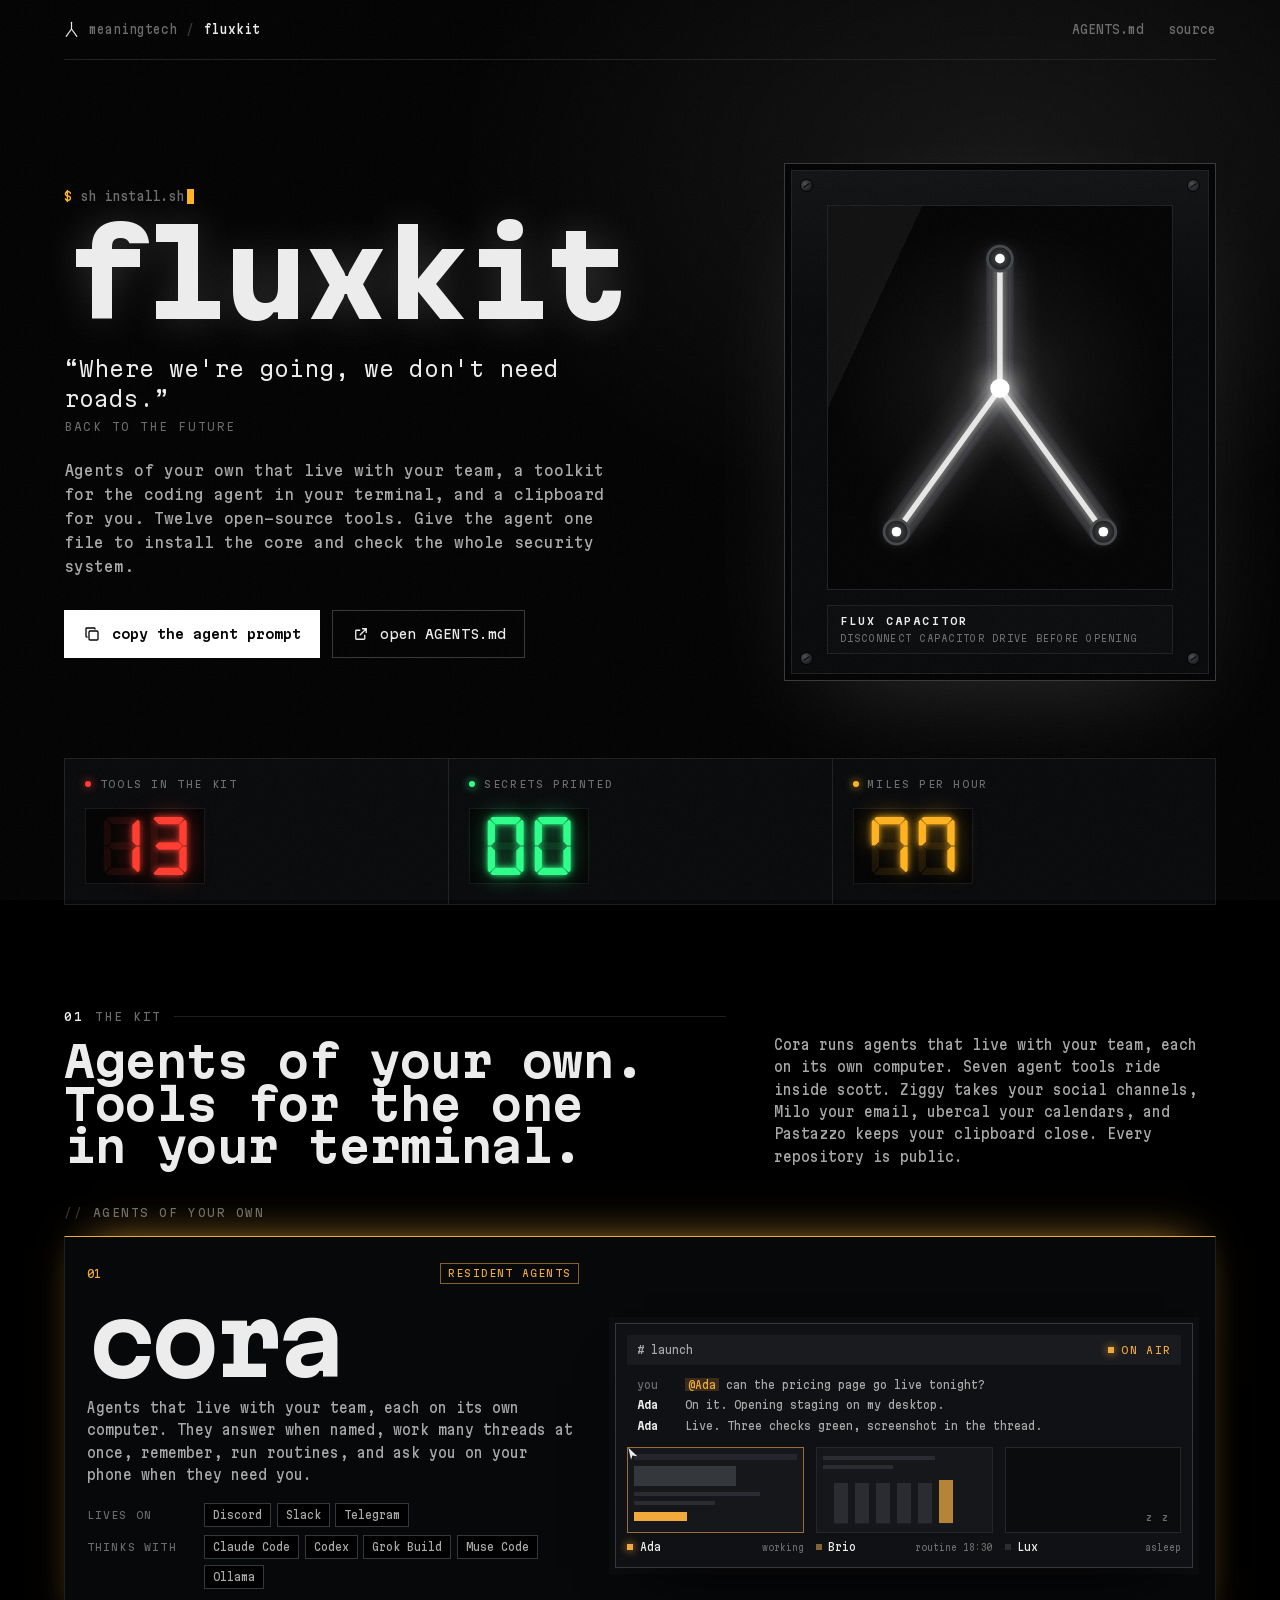
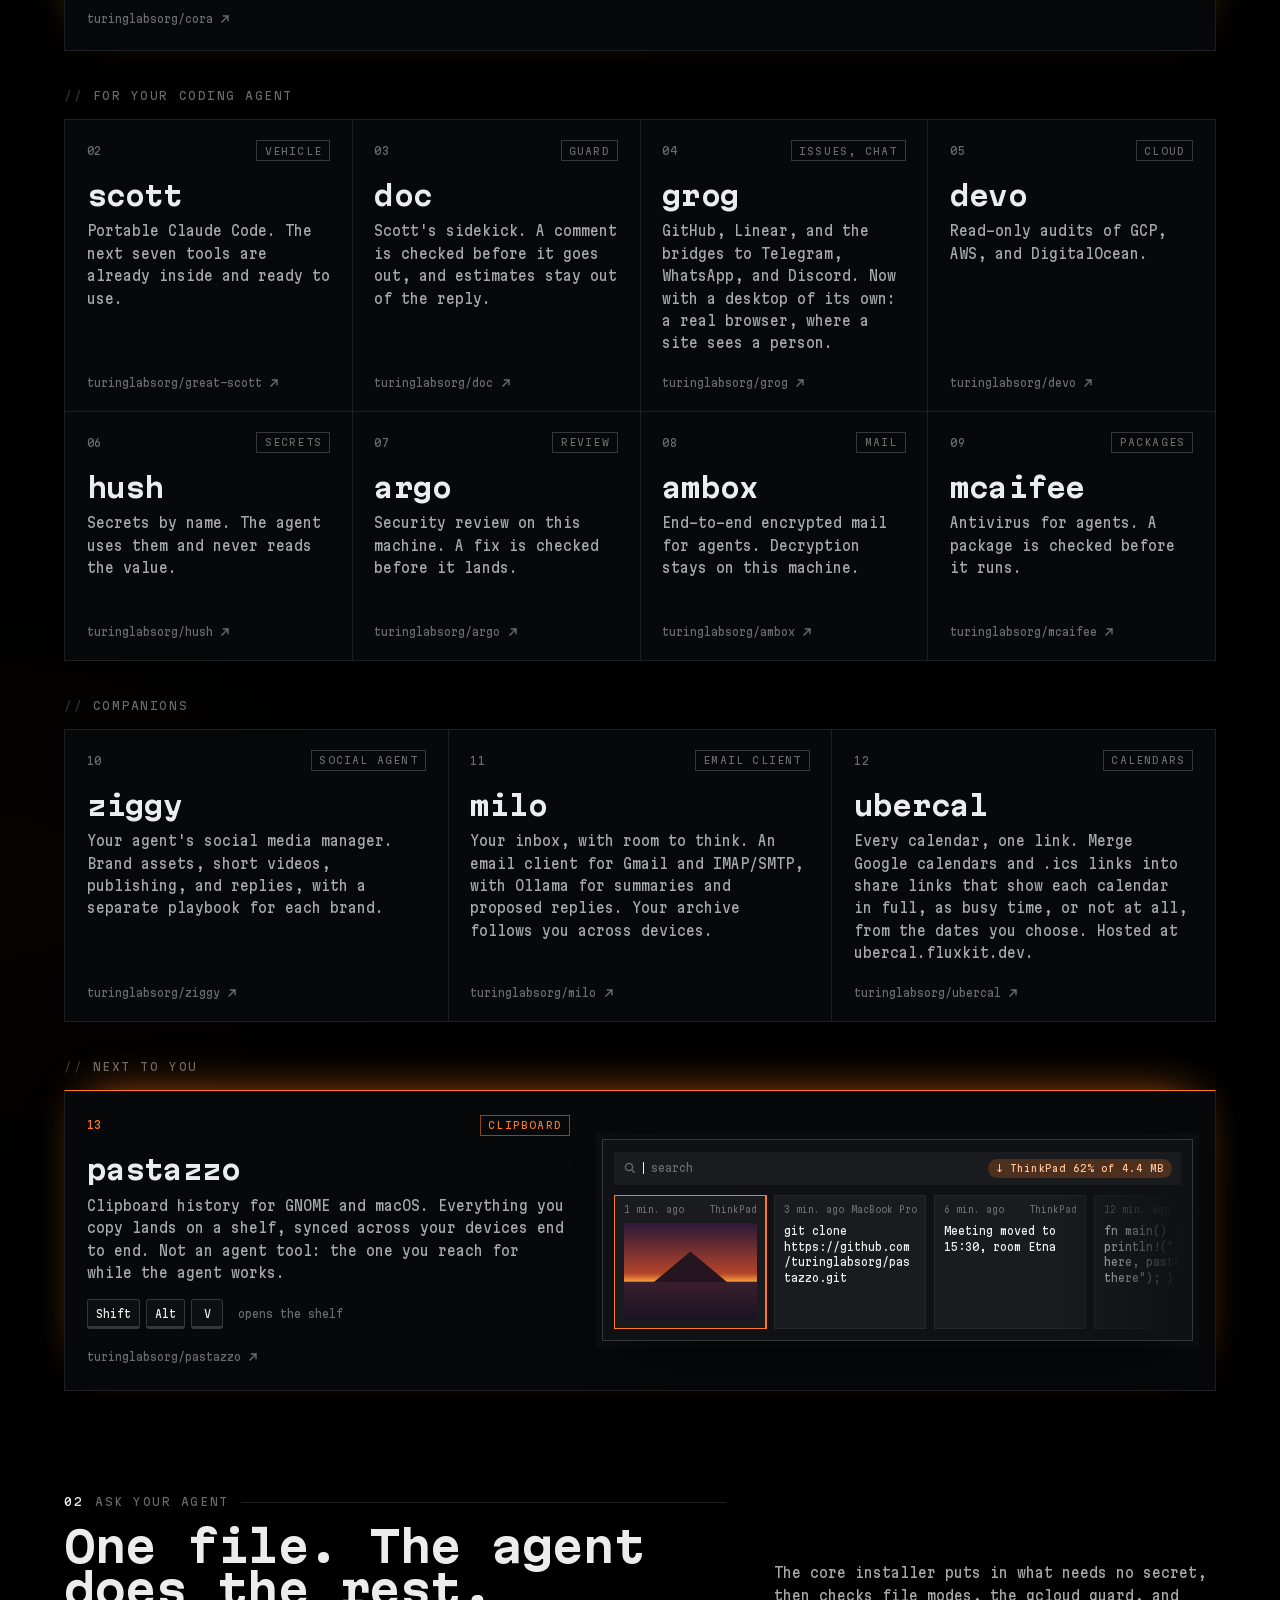
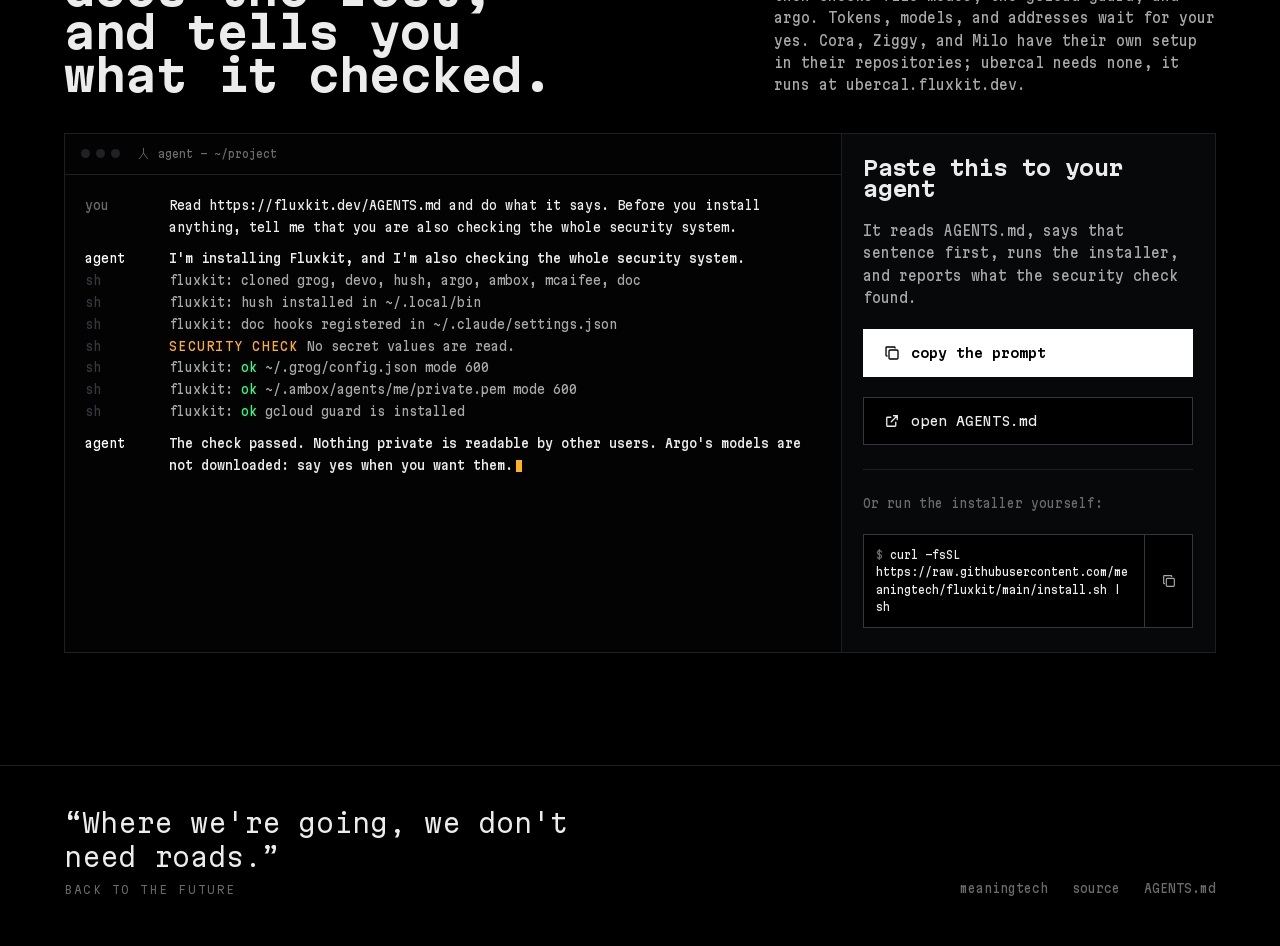
==== index.html @ bfef45f6 "Add ubercal to the kit ubercal (12) joins the companions: Google calendars and .ics links merged int" ====
<!DOCTYPE html>
<html lang="en">
<head>
  <!-- Google tag (gtag.js) -->
  <script async src="https://www.googletagmanager.com/gtag/js?id=G-RT933XP6TQ"></script>
  <script>
    window.dataLayer = window.dataLayer || [];
    function gtag(){dataLayer.push(arguments);}
    gtag('js', new Date());
    gtag('config', 'G-RT933XP6TQ');
  </script>
  <meta charset="utf-8">
  <meta name="viewport" content="width=device-width, initial-scale=1">
  <title>Fluxkit</title>
  <link rel="icon" href="favicon.svg" type="image/svg+xml">
  <link rel="icon" href="favicon.ico" sizes="32x32">
  <link rel="apple-touch-icon" href="apple-touch-icon.png">
  <link rel="preload" href="fonts/martian-mono.woff2" as="font" type="font/woff2" crossorigin>
  <link rel="preload" href="fonts/dseg7-classic-bold.woff2" as="font" type="font/woff2" crossorigin>
  <meta name="theme-color" content="#000000">
  <meta name="description" content="Fluxkit is a toolkit for developers: cora, scott, doc, grog, devo, hush, argo, ambox, mcaifee, ziggy, milo, ubercal, and pastazzo.">
  <meta property="og:title" content="Fluxkit">
  <meta property="og:description" content="Fluxkit is a toolkit for developers: cora, scott, doc, grog, devo, hush, argo, ambox, mcaifee, ziggy, milo, ubercal, and pastazzo.">
  <meta property="og:type" content="website">
  <meta property="og:url" content="https://fluxkit.dev/">
  <meta property="og:image" content="https://fluxkit.dev/og.png?v=14">
  <meta property="og:image:width" content="1200">
  <meta property="og:image:height" content="630">
  <meta property="og:image:alt" content="White flux mark on black, the line Where we're going, we don't need roads, and cora, scott, doc, grog, devo, hush, argo, ambox, mcaifee, ziggy, milo, ubercal, pastazzo.">
  <meta name="twitter:card" content="summary_large_image">
  <meta name="twitter:title" content="Fluxkit">
  <meta name="twitter:description" content="Fluxkit is a toolkit for developers: cora, scott, doc, grog, devo, hush, argo, ambox, mcaifee, ziggy, milo, ubercal, and pastazzo.">
  <meta name="twitter:image" content="https://fluxkit.dev/og.png?v=14">
  <meta name="twitter:image:alt" content="White flux mark on black, the line Where we're going, we don't need roads, and cora, scott, doc, grog, devo, hush, argo, ambox, mcaifee, ziggy, milo, ubercal, pastazzo.">
  <style>
    @font-face {
      font-family: "Martian Mono";
      src: url("fonts/martian-mono.woff2") format("woff2");
      font-weight: 100 800;
      font-stretch: 75% 112.5%;
      font-display: swap;
    }
    @font-face {
      font-family: "DSEG7";
      src: url("fonts/dseg7-classic-bold.woff2") format("woff2");
      font-weight: 700;
      font-display: block;
    }

    :root {
      --void: #000;
      --panel: #07080a;
      --panel-2: #0c0d10;
      --ink: #ececec;
      --ink-2: #a8a8a8;
      --ink-3: #6b6b6b;
      --rule: #1d1f22;
      --rule-hi: #34373c;
      --flux: #fff;
      --tc-red: #ff3b2f;
      --tc-green: #2bff88;
      --tc-amber: #ffb21e;
      --pastazzo: #ff7a1a;
      --cora: #f2a93b;
      --measure: min(72rem, 100% - 2rem);
      --mono: "Martian Mono", ui-monospace, "SF Mono", Menlo, Consolas, monospace;
      --ease: cubic-bezier(.2, .7, .2, 1);
      color-scheme: dark;
    }

    * { box-sizing: border-box; }
    html { -webkit-text-size-adjust: 100%; }
    html, body { margin: 0; background: var(--void); color: var(--ink); }
    body {
      font-family: var(--mono);
      font-size: 14px;
      font-stretch: 87.5%;
      line-height: 1.6;
      overflow-x: hidden;
      background:
        radial-gradient(60rem 40rem at 78% 4%, rgba(255,255,255,.075), transparent 60%),
        radial-gradient(40rem 30rem at 0% 60%, rgba(255,178,30,.025), transparent 70%),
        var(--void);
    }
    body::after {
      content: "";
      position: fixed;
      inset: 0;
      pointer-events: none;
      z-index: 50;
      opacity: .045;
      background-image: url("data:image/svg+xml;utf8,<svg xmlns='http://www.w3.org/2000/svg' width='160' height='160'><filter id='n'><feTurbulence type='fractalNoise' baseFrequency='.9' numOctaves='3' stitchTiles='stitch'/><feColorMatrix values='0 0 0 0 1  0 0 0 0 1  0 0 0 0 1  0 0 0 .9 0'/></filter><rect width='100%' height='100%' filter='url(%23n)'/></svg>");
    }
    a { color: inherit; }
    :focus-visible { outline: 1px solid var(--flux); outline-offset: 3px; }
    ::selection { background: var(--flux); color: var(--void); }
    code { font-family: inherit; }

    .wrap { width: var(--measure); margin: 0 auto; }

    .label {
      display: flex;
      align-items: center;
      gap: .75rem;
      margin: 0;
      color: var(--ink-3);
      font-size: 11px;
      font-stretch: 100%;
      letter-spacing: .14em;
      text-transform: uppercase;
    }
    .label b { color: var(--ink); font-weight: 500; }
    .label::after { content: ""; flex: 1; height: 1px; background: var(--rule); }

    /* bar */
    .bar {
      display: flex;
      flex-wrap: wrap;
      align-items: center;
      justify-content: space-between;
      gap: 1rem;
      padding: 1.25rem 0;
      border-bottom: 1px solid var(--rule);
      font-size: 12px;
      color: var(--ink-3);
    }
    .bar a { text-decoration: none; }
    .bar a:hover { color: var(--ink); }
    .crumb { display: flex; align-items: center; gap: .6rem; }
    .crumb svg { width: 15px; height: 17px; display: block; color: var(--ink); }
    .crumb span { color: var(--rule-hi); }
    .crumb strong { color: var(--ink); font-weight: 500; }
    .bar nav { display: flex; gap: 1.5rem; }

    /* hero */
    .hero {
      display: grid;
      grid-template-columns: minmax(0, 1.12fr) minmax(0, .88fr);
      gap: clamp(2rem, 5vw, 5rem);
      align-items: center;
      padding: clamp(3rem, 8vw, 6.5rem) 0 clamp(2.5rem, 6vw, 5rem);
    }
    .hero-copy { container-type: inline-size; min-width: 0; }
    .prompt { margin: 0 0 1rem; color: var(--ink-3); font-size: 13px; }
    .prompt b { color: var(--tc-amber); font-weight: 400; }
    .cursor {
      display: inline-block;
      width: .6em;
      height: 1.1em;
      margin-left: .2em;
      vertical-align: -.2em;
      background: var(--tc-amber);
      animation: blink 1.1s steps(1) infinite;
    }
    h1 {
      margin: 0;
      font-size: clamp(48px, 18.5cqi, 168px);
      font-stretch: 112.5%;
      font-weight: 800;
      line-height: .92;
      letter-spacing: -.045em;
      text-shadow: 0 0 40px rgba(255,255,255,.18);
    }
    .quote {
      margin: 1.75rem 0 0;
      font-size: clamp(16px, 3.6cqi, 21px);
      font-stretch: 100%;
      font-weight: 300;
      line-height: 1.4;
      color: var(--ink);
    }
    .quote cite { display: block; margin-top: .35rem; font-style: normal; font-size: 11px; letter-spacing: .14em; text-transform: uppercase; color: var(--ink-3); }
    .lede { max-width: 34rem; margin: 1.5rem 0 0; color: var(--ink-2); font-size: 15px; }
    .cta { display: flex; flex-wrap: wrap; gap: .75rem; margin-top: 2rem; }

    .btn {
      display: inline-flex;
      align-items: center;
      gap: .65rem;
      min-height: 48px;
      padding: 0 1.15rem;
      border: 1px solid var(--rule-hi);
      background: var(--void);
      color: var(--ink);
      font: inherit;
      font-size: 13px;
      font-stretch: 100%;
      text-decoration: none;
      cursor: pointer;
      transition: border-color .2s, background .2s, color .2s, box-shadow .2s;
    }
    .btn svg { width: 18px; height: 18px; flex: none; }
    .btn:hover { border-color: var(--ink); }
    .btn.primary { background: var(--flux); border-color: var(--flux); color: var(--void); font-weight: 600; }
    .btn.primary:hover { box-shadow: 0 0 0 4px rgba(255,255,255,.12), 0 0 32px rgba(255,255,255,.35); }
    .btn[data-state="copied"] { border-color: var(--tc-green); }
    .btn.primary[data-state="copied"] { background: var(--tc-green); border-color: var(--tc-green); }
    .btn[data-state="failed"] { border-color: var(--tc-red); color: var(--tc-red); }
    .btn.primary[data-state="failed"] { background: var(--void); }

    /* flux capacitor housing */
    .housing {
      position: relative;
      aspect-ratio: 5 / 6;
      max-width: 27rem;
      width: 100%;
      justify-self: end;
      border: 1px solid var(--rule-hi);
      background:
        linear-gradient(180deg, rgba(255,255,255,.04), transparent 30%),
        var(--panel);
      box-shadow: inset 0 0 0 6px var(--void), inset 0 0 0 7px var(--rule), 0 40px 120px -40px rgba(255,255,255,.18);
    }
    .screw {
      position: absolute;
      width: 11px;
      height: 11px;
      border-radius: 50%;
      background: radial-gradient(circle at 35% 35%, #4a4d52, #1a1b1e 70%);
      box-shadow: 0 0 0 1px #000;
    }
    .screw::after { content: ""; position: absolute; left: 2px; right: 2px; top: 5px; height: 1px; background: #050506; transform: rotate(-35deg); }
    .screw.tl { top: 16px; left: 16px; }
    .screw.tr { top: 16px; right: 16px; }
    .screw.bl { bottom: 16px; left: 16px; }
    .screw.br { bottom: 16px; right: 16px; }
    .window {
      position: absolute;
      inset: 2.6rem 2.6rem 5.6rem;
      border: 1px solid var(--rule);
      background: radial-gradient(circle at 50% 46%, rgba(255,255,255,.07), transparent 62%), #020203;
      overflow: hidden;
    }
    .window::before {
      content: "";
      position: absolute;
      inset: 0;
      background: linear-gradient(115deg, rgba(255,255,255,.05) 0 18%, transparent 18% 100%);
      pointer-events: none;
    }
    .capacitor { position: absolute; inset: 8% 10%; width: 80%; height: 84%; overflow: visible; }
    .capacitor .tube { stroke: #15161a; stroke-width: 20; stroke-linecap: round; fill: none; }
    .capacitor .tube-in { stroke: #060607; stroke-width: 13; stroke-linecap: round; fill: none; }
    .capacitor .wire {
      stroke: var(--flux);
      stroke-width: 4;
      stroke-linecap: round;
      fill: none;
      opacity: .9;
      filter: drop-shadow(0 0 4px #fff) drop-shadow(0 0 12px rgba(255,255,255,.7));
    }
    .capacitor .pulse {
      stroke: var(--flux);
      stroke-width: 8;
      stroke-linecap: round;
      fill: none;
      stroke-dasharray: 9 140;
      stroke-dashoffset: 9;
      filter: drop-shadow(0 0 6px #fff) drop-shadow(0 0 18px #fff);
      animation: flux 1.15s linear infinite;
    }
    .capacitor .pulse.b { animation-delay: -.38s; }
    .capacitor .pulse.c { animation-delay: -.76s; }
    .capacitor .node { fill: #0b0c0e; stroke: #3a3d42; stroke-width: 2; }
    .capacitor .tip { fill: var(--flux); filter: drop-shadow(0 0 5px #fff); }
    .capacitor .core {
      fill: var(--flux);
      transform-box: fill-box;
      transform-origin: center;
      filter: drop-shadow(0 0 8px #fff) drop-shadow(0 0 24px rgba(255,255,255,.9));
      animation: breathe 1.15s ease-in-out infinite;
    }
    .plate {
      position: absolute;
      left: 2.6rem;
      right: 2.6rem;
      bottom: 1.6rem;
      display: grid;
      gap: .3rem;
      padding: .55rem .75rem;
      border: 1px solid var(--rule);
      background: #0a0b0d;
      font-size: 9px;
      font-stretch: 100%;
      letter-spacing: .14em;
      line-height: 1.3;
      text-transform: uppercase;
      color: var(--ink-3);
    }
    .plate strong { color: var(--ink); font-weight: 600; letter-spacing: .22em; font-size: 10px; }
    .housing::after {
      content: "";
      position: absolute;
      inset: 0;
      background: var(--flux);
      opacity: 0;
      pointer-events: none;
      mix-blend-mode: screen;
    }
    .housing.jump::after { animation: jump .9s var(--ease); }
    .housing.jump .capacitor .pulse { animation-duration: .35s; }

    /* time circuits */
    .circuits {
      display: grid;
      grid-template-columns: repeat(3, minmax(0, 1fr));
      border: 1px solid var(--rule);
      background: var(--panel);
    }
    .readout {
      display: flex;
      flex-direction: column;
      justify-content: space-between;
      gap: 1rem;
      min-width: 0;
      padding: 1.1rem 1.25rem 1.25rem;
      border-left: 1px solid var(--rule);
      --c: var(--tc-red);
    }
    .readout:first-child { border-left: 0; }
    .readout.green { --c: var(--tc-green); }
    .readout.amber { --c: var(--tc-amber); }
    .readout .name {
      display: flex;
      align-items: center;
      gap: .55rem;
      font-size: 10px;
      font-stretch: 100%;
      letter-spacing: .16em;
      text-transform: uppercase;
      color: var(--ink-3);
    }
    .readout .name::before {
      content: "";
      flex: none;
      width: 6px;
      height: 6px;
      border-radius: 50%;
      background: var(--c);
      box-shadow: 0 0 8px var(--c);
    }
    .digits {
      position: relative;
      align-self: flex-start;
      padding: .5rem .75rem;
      background: #020202;
      border: 1px solid #141518;
      box-shadow: inset 0 0 18px rgba(0,0,0,.9);
      font-family: "DSEG7", var(--mono);
      font-weight: 700;
      font-size: clamp(30px, 5.5vw, 58px);
      line-height: 1;
      font-stretch: 100%;
    }
    .digits .ghost { color: var(--c); opacity: .09; }
    .digits .lit {
      position: absolute;
      top: .5rem;
      left: .75rem;
      color: var(--c);
      text-shadow: 0 0 6px var(--c), 0 0 22px color-mix(in srgb, var(--c) 60%, transparent);
    }

    /* sections */
    section { padding: clamp(3.5rem, 8vw, 6.5rem) 0 0; }
    .section-head {
      display: grid;
      grid-template-columns: minmax(0, 1.5fr) minmax(0, 1fr);
      gap: 1.5rem 3rem;
      align-items: end;
      margin-bottom: 2.25rem;
    }
    h2 {
      margin: .9rem 0 0;
      font-size: clamp(26px, 3.3vw, 42px);
      font-stretch: 112.5%;
      font-weight: 700;
      line-height: 1.02;
      letter-spacing: -.035em;
      text-wrap: balance;
    }
    .section-head > p { margin: 0; color: var(--ink-2); max-width: 30rem; justify-self: end; }
    .group { display: flex; align-items: center; gap: .6rem; margin: 2.25rem 0 .9rem; font-size: 11px; font-stretch: 100%; letter-spacing: .14em; text-transform: uppercase; color: var(--ink-3); }
    .group::before { content: "//"; color: var(--rule-hi); }
    .section-head + .group { margin-top: 0; }

    /* kit */
    .grid {
      display: grid;
      grid-template-columns: repeat(3, minmax(0, 1fr));
      gap: 1px;
      background: var(--rule);
      border: 1px solid var(--rule);
    }
    .cell {
      position: relative;
      display: flex;
      flex-direction: column;
      gap: .7rem;
      min-width: 0;
      min-height: 15.5rem;
      padding: 1.25rem 1.35rem 1.2rem;
      background: var(--panel);
      text-decoration: none;
      transition: background .25s;
    }
    .cell::before {
      content: "";
      position: absolute;
      left: 0;
      right: 0;
      top: 0;
      height: 1px;
      background: linear-gradient(90deg, transparent, var(--flux), transparent);
      opacity: 0;
      transform: scaleX(.3);
      transition: opacity .35s, transform .5s var(--ease);
    }
    .cell:hover { background: var(--panel-2); }
    .cell:hover::before { opacity: .9; transform: scaleX(1); }
    .cell-top { display: flex; justify-content: space-between; align-items: center; gap: 1rem; font-size: 11px; color: var(--ink-3); }
    .num { font-variant-numeric: tabular-nums; letter-spacing: .08em; }
    .tag {
      padding: .1rem .45rem;
      border: 1px solid var(--rule-hi);
      font-size: 10px;
      font-stretch: 100%;
      letter-spacing: .12em;
      text-transform: uppercase;
      white-space: nowrap;
    }
    h3 {
      margin: .6rem 0 0;
      font-size: 26px;
      font-stretch: 112.5%;
      font-weight: 700;
      line-height: 1.05;
      letter-spacing: -.03em;
      color: var(--ink);
    }
    .what { margin: 0; color: var(--ink-2); }
    .repo {
      display: flex;
      align-items: center;
      gap: .4rem;
      margin-top: auto;
      padding-top: .5rem;
      font-size: 11px;
      color: var(--ink-3);
      transition: color .2s;
    }
    .repo svg { width: 12px; height: 12px; flex: none; transition: transform .25s var(--ease); }
    .cell:hover .repo { color: var(--ink); }
    .cell:hover .repo svg { transform: translate(2px, -2px); }

    .grid.four { grid-template-columns: repeat(4, minmax(0, 1fr)); }
    .grid.two { grid-template-columns: repeat(2, minmax(0, 1fr)); }
    .grid.three { grid-template-columns: repeat(3, minmax(0, 1fr)); }

    /* cora */
    .cora-cell {
      display: grid;
      grid-template-columns: minmax(0, .92fr) minmax(0, 1.08fr);
      gap: 2.25rem;
      align-items: stretch;
      min-height: 0;
      padding: 1.6rem 1.35rem 1.4rem;
      border: 1px solid var(--rule);
      border-top-color: var(--cora);
      box-shadow: 0 -14px 44px -26px var(--cora);
    }
    .cora-cell .copy { display: flex; flex-direction: column; gap: .8rem; min-width: 0; }
    .cora-cell .num, .cora-cell .tag { color: var(--cora); }
    .cora-cell .tag { border-color: color-mix(in srgb, var(--cora) 55%, transparent); }
    .cora-cell::before { background: linear-gradient(90deg, transparent, var(--cora), transparent); }
    .cora-cell h3 { margin-top: 0; font-size: clamp(48px, 7.5vw, 92px); line-height: .95; letter-spacing: -.055em; }
    .cora-cell .what { max-width: 32rem; }
    .facts { display: grid; gap: .5rem; margin: .2rem 0 0; }
    .facts div { display: grid; grid-template-columns: 7rem minmax(0, 1fr); align-items: start; gap: .35rem; }
    .facts dt { padding-top: .25rem; font-size: 10px; font-stretch: 100%; letter-spacing: .12em; text-transform: uppercase; color: var(--ink-3); }
    .facts dd { display: flex; flex-wrap: wrap; gap: .35rem; margin: 0; }
    .facts dd span { padding: .15rem .5rem; border: 1px solid var(--rule-hi); background: var(--void); font-size: 11px; color: var(--ink-2); }

    .duty {
      align-self: center;
      min-width: 0;
      padding: .7rem;
      border: 1px solid var(--rule-hi);
      background: #101114;
      box-shadow: 0 30px 60px -30px #000, 0 0 0 6px rgba(255,255,255,.02);
      font-size: 11px;
      line-height: 1.45;
    }
    .duty-bar { display: flex; justify-content: space-between; align-items: center; gap: .75rem; padding: .45rem .6rem; background: #1a1b1f; color: var(--ink-2); }
    .lamp { display: flex; align-items: center; gap: .45rem; font-size: 10px; font-stretch: 100%; letter-spacing: .14em; text-transform: uppercase; color: var(--cora); white-space: nowrap; }
    .lamp i, .led { width: 6px; height: 6px; flex: none; background: #2a2c31; }
    .lamp i, .desk.on .led { background: var(--cora); box-shadow: 0 0 8px var(--cora); animation: led 1.8s ease-in-out infinite; }
    .talk { display: grid; gap: .3rem; padding: .7rem .6rem .8rem; }
    .talk p { display: grid; grid-template-columns: 2.4rem minmax(0, 1fr); gap: .6rem; margin: 0; }
    .talk b { font-weight: 600; color: var(--ink); }
    .talk b.you { font-weight: 400; color: var(--ink-3); }
    .talk span { color: var(--ink-2); }
    .talk em { padding: 0 .2rem; font-style: normal; background: color-mix(in srgb, var(--cora) 18%, transparent); color: var(--cora); }
    .desks { display: grid; grid-template-columns: repeat(3, minmax(0, 1fr)); gap: .75rem; }
    .desk { margin: 0; min-width: 0; }
    .screen { position: relative; height: 5.4rem; overflow: hidden; border: 1px solid #24262b; background: #16171b; }
    .desk.on .screen { border-color: color-mix(in srgb, var(--cora) 60%, transparent); }
    .screen i { position: absolute; display: block; background: #2a2c31; }
    .web .url { left: 6px; right: 6px; top: 6px; height: 6px; background: #24262b; }
    .web .block { left: 6px; top: 18px; width: 58%; height: 20px; background: #34373c; }
    .web .row { left: 6px; top: 44px; width: 72%; height: 4px; }
    .web .row + .row { top: 53px; width: 46%; }
    .web .button { left: 6px; top: 64px; width: 30%; height: 9px; background: var(--cora); }
    .web .pointer { left: 0; top: 0; width: 9px; height: 12px; background: var(--ink); clip-path: polygon(0 0, 100% 72%, 45% 64%, 30% 100%, 0 0); animation: pointer 5s var(--ease) infinite; }
    .shell .row { left: 6px; top: 8px; width: 64%; height: 4px; }
    .shell .row + .row { top: 17px; width: 40%; }
    .shell .bar { bottom: 8px; width: 8%; }
    .shell .bar:nth-of-type(3) { left: 10%; height: 18%; }
    .shell .bar:nth-of-type(4) { left: 22%; height: 30%; }
    .shell .bar:nth-of-type(5) { left: 34%; height: 24%; }
    .shell .bar:nth-of-type(6) { left: 46%; height: 42%; }
    .shell .bar:nth-of-type(7) { left: 58%; height: 36%; }
    .shell .bar:nth-of-type(8) { left: 70%; height: 52%; background: color-mix(in srgb, var(--cora) 70%, #2a2c31); }
    .sleep { background: #0b0c0e; }
    .sleep span { position: absolute; right: 10px; bottom: 8px; font-size: 10px; letter-spacing: .1em; color: var(--ink-3); }
    .desk figcaption { display: flex; align-items: center; gap: .4rem; margin-top: .4rem; min-width: 0; font-size: 11px; color: var(--ink); white-space: nowrap; }
    .desk figcaption small { margin-left: auto; overflow: hidden; text-overflow: ellipsis; font-size: 9px; color: var(--ink-3); }
    .desk.routine .led { background: color-mix(in srgb, var(--cora) 45%, #2a2c31); }

    /* pastazzo */
    .shelf-cell {
      display: grid;
      grid-template-columns: minmax(0, .9fr) minmax(0, 1.1fr);
      gap: 2rem;
      align-items: stretch;
      min-height: 0;
      padding: 1.5rem 1.35rem;
      border: 1px solid var(--rule);
      border-top-color: var(--pastazzo);
      box-shadow: 0 -14px 44px -26px var(--pastazzo);
    }
    .shelf-cell .copy { display: flex; flex-direction: column; gap: .7rem; min-width: 0; }
    .shelf-cell .num, .shelf-cell .tag { color: var(--pastazzo); }
    .shelf-cell .tag { border-color: color-mix(in srgb, var(--pastazzo) 55%, transparent); }
    .shelf-cell::before { background: linear-gradient(90deg, transparent, var(--pastazzo), transparent); }
    .keys { display: flex; align-items: center; gap: .4rem; flex-wrap: wrap; margin-top: .2rem; font-size: 11px; color: var(--ink-3); }
    kbd {
      display: inline-block;
      min-width: 2rem;
      padding: .3rem .5rem .25rem;
      border: 1px solid var(--rule-hi);
      border-bottom-width: 3px;
      border-radius: 3px;
      background: #0e0f12;
      font-family: inherit;
      font-size: 11px;
      text-align: center;
      color: var(--ink);
    }
    .keys span { margin-left: .5rem; }

    .shelf {
      align-self: center;
      min-width: 0;
      padding: .7rem;
      border: 1px solid var(--rule-hi);
      background: #101114;
      box-shadow: 0 30px 60px -30px #000, 0 0 0 6px rgba(255,255,255,.02);
    }
    .search {
      display: flex;
      align-items: center;
      justify-content: space-between;
      gap: .75rem;
      padding: .45rem .6rem;
      background: #1a1b1f;
      font-size: 11px;
      color: var(--ink-3);
    }
    .search .q { display: flex; align-items: center; gap: .45rem; min-width: 0; }
    .search .q svg { width: 12px; height: 12px; flex: none; }
    .search .q i { display: inline-block; width: 1px; height: 12px; background: var(--ink); animation: blink 1.1s steps(1) infinite; }
    .transfer {
      flex: none;
      padding: .1rem .5rem;
      border-radius: 99px;
      background: color-mix(in srgb, var(--pastazzo) 22%, transparent);
      color: #ffc59c;
      font-size: 10px;
      white-space: nowrap;
    }
    .items {
      display: flex;
      gap: .5rem;
      margin-top: .6rem;
      overflow: hidden;
      -webkit-mask-image: linear-gradient(90deg, #000 78%, transparent);
              mask-image: linear-gradient(90deg, #000 78%, transparent);
    }
    .item {
      flex: none;
      display: flex;
      flex-direction: column;
      gap: .45rem;
      width: 9.5rem;
      height: 8.4rem;
      padding: .5rem .55rem;
      background: #1a1b1f;
      border: 1px solid #24262b;
      font-size: 11px;
      line-height: 1.4;
      color: var(--ink);
      overflow: hidden;
    }
    .item.on { border-color: var(--pastazzo); box-shadow: 0 0 0 1px var(--pastazzo); }
    .item .meta { display: flex; justify-content: space-between; gap: .4rem; font-size: 9px; color: var(--ink-3); white-space: nowrap; }
    .item .pic { flex: 1; position: relative; background: linear-gradient(180deg, #2a1838 0%, #b4442a 52%, #f39a3a 60%, #3a1f2e 61%, #1a1222 100%); }
    .item .pic::after { content: ""; position: absolute; left: 22%; right: 22%; bottom: 39%; height: 32%; background: #24141f; clip-path: polygon(50% 0, 100% 100%, 0 100%); }
    .item code { overflow-wrap: anywhere; }

    /* ask */
    .ask-grid {
      display: grid;
      grid-template-columns: minmax(0, 1.35fr) minmax(0, .65fr);
      gap: 1px;
      background: var(--rule);
      border: 1px solid var(--rule);
    }
    .term { min-width: 0; background: #030304; }
    .term-bar {
      display: flex;
      align-items: center;
      gap: .6rem;
      padding: .7rem 1rem;
      border-bottom: 1px solid var(--rule);
      font-size: 11px;
      color: var(--ink-3);
    }
    .term-bar svg { width: 11px; height: 13px; }
    .term-bar .dots { display: flex; gap: 6px; margin-right: .5rem; }
    .term-bar .dots i { width: 9px; height: 9px; border-radius: 50%; background: #1f2124; }
    .term-body { padding: 1.25rem 1.25rem 1.5rem; font-size: 12.5px; line-height: 1.75; overflow-wrap: anywhere; }
    .line { display: grid; grid-template-columns: 4.5rem minmax(0, 1fr); gap: .75rem; }
    .line .who { color: var(--ink-3); }
    .line.you .text { color: var(--ink); }
    .line.agent .who { color: var(--flux); }
    .line.agent .text { color: var(--ink); font-weight: 500; }
    .line.out .text { color: var(--ink-2); }
    .line.out .who { color: var(--rule-hi); }
    .line.gap { height: .6rem; }
    .ok { color: var(--tc-green); }
    .head { color: var(--tc-amber); letter-spacing: .1em; }
    .term .cursor { width: .55em; height: 1em; }
    .js .term .line { opacity: 0; transform: translateY(4px); }
    .js .term.play .line { animation: line .35s var(--ease) forwards; animation-delay: calc(var(--i) * 190ms); }

    .side {
      display: flex;
      flex-direction: column;
      gap: 1.25rem;
      min-width: 0;
      padding: 1.5rem 1.35rem;
      background: var(--panel);
    }
    .side h3 { margin: 0; font-size: 20px; }
    .side p { margin: 0; color: var(--ink-2); }
    .side .btn { width: 100%; justify-content: flex-start; }
    .side hr { width: 100%; margin: .25rem 0; border: 0; border-top: 1px solid var(--rule); }
    .cmd {
      display: flex;
      align-items: stretch;
      min-width: 0;
      border: 1px solid var(--rule-hi);
      background: var(--void);
    }
    .cmd code { flex: 1; min-width: 0; padding: .7rem .75rem; font-size: 11px; line-height: 1.6; color: var(--ink); overflow-wrap: anywhere; }
    .cmd code::before { content: "$ "; color: var(--ink-3); }
    .cmd button {
      flex: none;
      display: grid;
      place-items: center;
      width: 3rem;
      border: 0;
      border-left: 1px solid var(--rule-hi);
      background: transparent;
      color: var(--ink-2);
      cursor: pointer;
    }
    .cmd button:hover { color: var(--ink); background: var(--panel-2); }
    .cmd button svg { width: 16px; height: 16px; }
    .cmd button[data-state="copied"] { color: var(--tc-green); }
    .cmd button[data-state="failed"] { color: var(--tc-red); }
    .side .small { font-size: 12px; color: var(--ink-3); }

    /* footer */
    footer { margin-top: clamp(4rem, 9vw, 7rem); border-top: 1px solid var(--rule); }
    .foot {
      display: flex;
      justify-content: space-between;
      align-items: flex-end;
      gap: 2rem;
      padding: 2.5rem 0 3rem;
    }
    .foot blockquote { margin: 0; max-width: 34rem; font-size: clamp(18px, 2.6vw, 26px); font-stretch: 100%; font-weight: 300; line-height: 1.3; }
    .foot cite { display: block; margin-top: .6rem; font-style: normal; font-size: 11px; letter-spacing: .14em; text-transform: uppercase; color: var(--ink-3); }
    .foot nav { display: flex; gap: 1.5rem; font-size: 12px; color: var(--ink-3); }
    .foot nav a { text-decoration: none; }
    .foot nav a:hover { color: var(--ink); }

    .rise { animation: rise .9s var(--ease) both; animation-delay: calc(var(--d, 0) * 90ms + 80ms); }

    @keyframes rise { from { opacity: 0; transform: translateY(14px); } to { opacity: 1; transform: none; } }
    @keyframes blink { 50% { opacity: 0; } }
    @keyframes flux { to { stroke-dashoffset: -100; } }
    @keyframes breathe { 0%, 100% { transform: scale(1); opacity: .9; } 50% { transform: scale(1.35); opacity: 1; } }
    @keyframes jump { 0% { opacity: 0; } 12% { opacity: .85; } 100% { opacity: 0; } }
    @keyframes line { to { opacity: 1; transform: none; } }
    @keyframes led { 50% { opacity: .35; } }
    @keyframes pointer { 0%, 100% { transform: translate(62px, 52px); } 40% { transform: translate(38px, 22px); } 60%, 80% { transform: translate(22px, 66px); } }

    @media (max-width: 1023px) {
      .grid, .grid.four { grid-template-columns: repeat(2, minmax(0, 1fr)); }
      .grid.three { grid-template-columns: minmax(0, 1fr); }
      .grid .cell:last-child:nth-child(odd) { grid-column: span 2; }
      .shelf-cell, .cora-cell { grid-template-columns: minmax(0, 1fr); }
      .ask-grid { grid-template-columns: minmax(0, 1fr); }
    }
    @media (max-width: 860px) {
      .hero { grid-template-columns: minmax(0, 1fr); }
      .housing { justify-self: center; max-width: 22rem; }
      .section-head { grid-template-columns: minmax(0, 1fr); }
      .section-head > p { justify-self: start; }
    }
    @media (max-width: 640px) {
      .grid, .grid.four, .grid.two, .grid.three { grid-template-columns: minmax(0, 1fr); }
      .grid .cell:last-child:nth-child(odd) { grid-column: auto; }
      .facts div { grid-template-columns: minmax(0, 1fr); }
      .desk figcaption { flex-wrap: wrap; row-gap: .1rem; }
      .desk figcaption small { flex-basis: 100%; margin-left: 0; }
      .cell { min-height: 0; }
      .circuits { grid-template-columns: minmax(0, 1fr); }
      .readout { flex-direction: row; align-items: center; border-left: 0; border-top: 1px solid var(--rule); padding: .9rem 1rem; }
      .readout:first-child { border-top: 0; }
      .readout .name { flex: 1; }
      .digits { font-size: 30px; }
      .line { grid-template-columns: minmax(0, 1fr); gap: 0; }
      .line .who { font-size: 10px; letter-spacing: .1em; }
      .line.out .who, .line.gap { display: none; }
      .term-body { padding: 1rem; font-size: 11.5px; }
      .line.agent { margin-top: .6rem; }
      .foot { flex-direction: column; align-items: flex-start; }
      .bar nav { gap: 1rem; }
      .item { width: 8.5rem; }
      .housing { max-width: 18rem; }
    }
    @media (prefers-reduced-motion: reduce) {
      *, *::before, *::after { animation: none !important; transition: none !important; }
      .js .term .line { opacity: 1; transform: none; }
      .capacitor .pulse { display: none; }
    }
  </style>
</head>
<body>
  <script>document.documentElement.classList.add("js");</script>
  <svg width="0" height="0" style="position:absolute" aria-hidden="true">
    <symbol id="i-arrow" viewBox="0 0 12 12"><path d="M3 9 9 3M4.5 3H9v4.5" fill="none" stroke="currentColor" stroke-width="1.4" stroke-linecap="square"/></symbol>
    <symbol id="i-copy" viewBox="0 0 24 24"><rect x="8" y="8" width="12" height="12" rx="1.5" fill="none" stroke="currentColor" stroke-width="1.75"/><path d="M6 16H5a1 1 0 0 1-1-1V5a1 1 0 0 1 1-1h10a1 1 0 0 1 1 1v1" fill="none" stroke="currentColor" stroke-width="1.75"/></symbol>
    <symbol id="i-open" viewBox="0 0 24 24"><path d="M14 5h5v5M19 5l-8 8" fill="none" stroke="currentColor" stroke-width="1.75" stroke-linecap="round"/><path d="M17 13v5a1 1 0 0 1-1 1H6a1 1 0 0 1-1-1V8a1 1 0 0 1 1-1h5" fill="none" stroke="currentColor" stroke-width="1.75"/></symbol>
    <symbol id="i-mark" viewBox="0 0 200 230"><g stroke="currentColor" stroke-width="16" stroke-linecap="round"><line x1="100" y1="18" x2="100" y2="108"/><line x1="100" y1="108" x2="28" y2="208"/><line x1="100" y1="108" x2="172" y2="208"/></g></symbol>
  </svg>

  <div class="wrap">
    <header class="bar">
      <a class="crumb" href="https://github.com/meaningtech">
        <svg aria-hidden="true"><use href="#i-mark"/></svg>
        meaningtech <span>/</span> <strong>fluxkit</strong>
      </a>
      <nav aria-label="Links">
        <a href="AGENTS.md" target="_blank" rel="noopener noreferrer">AGENTS.md</a>
        <a href="https://github.com/meaningtech/fluxkit">source</a>
      </nav>
    </header>

    <main>
      <div class="hero">
        <div class="hero-copy">
          <p class="prompt rise" style="--d:0"><b>$</b> sh install.sh<span class="cursor" aria-hidden="true"></span></p>
          <h1 class="rise" style="--d:1">fluxkit</h1>
          <p class="quote rise" style="--d:2">“Where we're going, we don't need roads.”<cite>Back to the Future</cite></p>
          <p class="lede rise" style="--d:3">Agents of your own that live with your team, a toolkit for the coding agent in your terminal, and a clipboard for you. Twelve open-source tools. Give the agent one file to install the core and check the whole security system.</p>
          <div class="cta rise" style="--d:4">
            <button type="button" class="btn primary" data-copy="agent-prompt">
              <svg aria-hidden="true"><use href="#i-copy"/></svg>
              <span data-word="copy the agent prompt">copy the agent prompt</span>
            </button>
            <a class="btn" href="AGENTS.md" target="_blank" rel="noopener noreferrer">
              <svg aria-hidden="true"><use href="#i-open"/></svg>
              open AGENTS.md
            </a>
          </div>
        </div>

        <div class="housing rise" style="--d:2" id="housing">
          <span class="screw tl"></span><span class="screw tr"></span><span class="screw bl"></span><span class="screw br"></span>
          <div class="window">
            <svg class="capacitor" viewBox="0 0 200 230" role="img" aria-label="Flux conduit, stem up, with light running into the core">
              <line class="tube" x1="100" y1="18" x2="100" y2="108"/>
              <line class="tube" x1="100" y1="108" x2="28" y2="208"/>
              <line class="tube" x1="100" y1="108" x2="172" y2="208"/>
              <line class="tube-in" x1="100" y1="18" x2="100" y2="108"/>
              <line class="tube-in" x1="100" y1="108" x2="28" y2="208"/>
              <line class="tube-in" x1="100" y1="108" x2="172" y2="208"/>
              <line class="wire" x1="100" y1="18" x2="100" y2="108"/>
              <line class="wire" x1="100" y1="108" x2="28" y2="208"/>
              <line class="wire" x1="100" y1="108" x2="172" y2="208"/>
              <path class="pulse a" d="M100 18 L100 108" pathLength="100"/>
              <path class="pulse b" d="M28 208 L100 108" pathLength="100"/>
              <path class="pulse c" d="M172 208 L100 108" pathLength="100"/>
              <circle class="node" cx="100" cy="14" r="9"/>
              <circle class="node" cx="25" cy="212" r="9"/>
              <circle class="node" cx="175" cy="212" r="9"/>
              <circle class="tip" cx="100" cy="14" r="3.5"/>
              <circle class="tip" cx="25" cy="212" r="3.5"/>
              <circle class="tip" cx="175" cy="212" r="3.5"/>
              <circle class="core" cx="100" cy="108" r="7"/>
            </svg>
          </div>
          <div class="plate" aria-hidden="true">
            <strong>Flux capacitor</strong>
            <span>Disconnect capacitor drive before opening</span>
          </div>
        </div>
      </div>

      <div class="circuits rise" style="--d:5" aria-label="Time circuits">
        <div class="readout red">
          <span class="name">Tools in the kit</span>
          <span class="digits" role="img" aria-label="13 tools"><span class="ghost" aria-hidden="true">88</span><span class="lit" aria-hidden="true" data-count="13">13</span></span>
        </div>
        <div class="readout green">
          <span class="name">Secrets printed</span>
          <span class="digits" role="img" aria-label="0 secrets printed"><span class="ghost" aria-hidden="true">88</span><span class="lit" aria-hidden="true" data-count="0">00</span></span>
        </div>
        <div class="readout amber">
          <span class="name">Miles per hour</span>
          <span class="digits" role="img" aria-label="88 miles per hour"><span class="ghost" aria-hidden="true">88</span><span class="lit" aria-hidden="true" data-count="88" data-jump>88</span></span>
        </div>
      </div>

      <section id="kit" aria-labelledby="kit-title">
        <div class="section-head">
          <div>
            <p class="label"><b>01</b> the kit</p>
            <h2 id="kit-title">Agents of your own. Tools for the one in your terminal.</h2>
          </div>
          <p>Cora runs agents that live with your team, each on its own computer. Seven agent tools ride inside scott. Ziggy takes your social channels, Milo your email, ubercal your calendars, and Pastazzo keeps your clipboard close. Every repository is public.</p>
        </div>

        <p class="group">agents of your own</p>
        <a class="cell cora-cell" href="https://github.com/turinglabsorg/cora">
          <div class="copy">
            <div class="cell-top"><span class="num">01</span><span class="tag">resident agents</span></div>
            <h3>cora</h3>
            <p class="what">Agents that live with your team, each on its own computer. They answer when named, work many threads at once, remember, run routines, and ask you on your phone when they need you.</p>
            <dl class="facts">
              <div><dt>lives on</dt><dd><span>Discord</span><span>Slack</span><span>Telegram</span></dd></div>
              <div><dt>thinks with</dt><dd><span>Claude Code</span><span>Codex</span><span>Grok Build</span><span>Muse Code</span><span>Ollama</span></dd></div>
            </dl>
            <span class="repo">turinglabsorg/cora <svg aria-hidden="true"><use href="#i-arrow"/></svg></span>
          </div>
          <div class="duty" aria-hidden="true">
            <div class="duty-bar"><span># launch</span><span class="lamp"><i></i>on air</span></div>
            <div class="talk">
              <p><b class="you">you</b><span><em>@Ada</em> can the pricing page go live tonight?</span></p>
              <p><b>Ada</b><span>On it. Opening staging on my desktop.</span></p>
              <p><b>Ada</b><span>Live. Three checks green, screenshot in the thread.</span></p>
            </div>
            <div class="desks">
              <figure class="desk on">
                <div class="screen web"><i class="url"></i><i class="block"></i><i class="row"></i><i class="row"></i><i class="button"></i><i class="pointer"></i></div>
                <figcaption><span class="led"></span>Ada<small>working</small></figcaption>
              </figure>
              <figure class="desk routine">
                <div class="screen shell"><i class="row"></i><i class="row"></i><i class="bar"></i><i class="bar"></i><i class="bar"></i><i class="bar"></i><i class="bar"></i><i class="bar"></i></div>
                <figcaption><span class="led"></span>Brio<small>routine 18:30</small></figcaption>
              </figure>
              <figure class="desk">
                <div class="screen sleep"><span>z z</span></div>
                <figcaption><span class="led"></span>Lux<small>asleep</small></figcaption>
              </figure>
            </div>
          </div>
        </a>

        <p class="group">for your coding agent</p>
        <div class="grid four">
          <a class="cell" href="https://github.com/turinglabsorg/great-scott">
            <div class="cell-top"><span class="num">02</span><span class="tag">vehicle</span></div>
            <h3>scott</h3>
            <p class="what">Portable Claude Code. The next seven tools are already inside and ready to use.</p>
            <span class="repo">turinglabsorg/great-scott <svg aria-hidden="true"><use href="#i-arrow"/></svg></span>
          </a>
          <a class="cell" href="https://github.com/turinglabsorg/doc">
            <div class="cell-top"><span class="num">03</span><span class="tag">guard</span></div>
            <h3>doc</h3>
            <p class="what">Scott's sidekick. A comment is checked before it goes out, and estimates stay out of the reply.</p>
            <span class="repo">turinglabsorg/doc <svg aria-hidden="true"><use href="#i-arrow"/></svg></span>
          </a>
          <a class="cell" href="https://github.com/turinglabsorg/grog">
            <div class="cell-top"><span class="num">04</span><span class="tag">issues, chat</span></div>
            <h3>grog</h3>
            <p class="what">GitHub, Linear, and the bridges to Telegram, WhatsApp, and Discord. Now with a desktop of its own: a real browser, where a site sees a person.</p>
            <span class="repo">turinglabsorg/grog <svg aria-hidden="true"><use href="#i-arrow"/></svg></span>
          </a>
          <a class="cell" href="https://github.com/turinglabsorg/devo">
            <div class="cell-top"><span class="num">05</span><span class="tag">cloud</span></div>
            <h3>devo</h3>
            <p class="what">Read-only audits of GCP, AWS, and DigitalOcean.</p>
            <span class="repo">turinglabsorg/devo <svg aria-hidden="true"><use href="#i-arrow"/></svg></span>
          </a>
          <a class="cell" href="https://github.com/turinglabsorg/hush">
            <div class="cell-top"><span class="num">06</span><span class="tag">secrets</span></div>
            <h3>hush</h3>
            <p class="what">Secrets by name. The agent uses them and never reads the value.</p>
            <span class="repo">turinglabsorg/hush <svg aria-hidden="true"><use href="#i-arrow"/></svg></span>
          </a>
          <a class="cell" href="https://github.com/turinglabsorg/argo">
            <div class="cell-top"><span class="num">07</span><span class="tag">review</span></div>
            <h3>argo</h3>
            <p class="what">Security review on this machine. A fix is checked before it lands.</p>
            <span class="repo">turinglabsorg/argo <svg aria-hidden="true"><use href="#i-arrow"/></svg></span>
          </a>
          <a class="cell" href="https://github.com/turinglabsorg/ambox">
            <div class="cell-top"><span class="num">08</span><span class="tag">mail</span></div>
            <h3>ambox</h3>
            <p class="what">End-to-end encrypted mail for agents. Decryption stays on this machine.</p>
            <span class="repo">turinglabsorg/ambox <svg aria-hidden="true"><use href="#i-arrow"/></svg></span>
          </a>
          <a class="cell" href="https://github.com/turinglabsorg/mcaifee">
            <div class="cell-top"><span class="num">09</span><span class="tag">packages</span></div>
            <h3>mcaifee</h3>
            <p class="what">Antivirus for agents. A package is checked before it runs.</p>
            <span class="repo">turinglabsorg/mcaifee <svg aria-hidden="true"><use href="#i-arrow"/></svg></span>
          </a>
        </div>

        <p class="group">companions</p>
        <div class="grid three">
          <a class="cell" href="https://github.com/turinglabsorg/ziggy">
            <div class="cell-top"><span class="num">10</span><span class="tag">social agent</span></div>
            <h3>ziggy</h3>
            <p class="what">Your agent's social media manager. Brand assets, short videos, publishing, and replies, with a separate playbook for each brand.</p>
            <span class="repo">turinglabsorg/ziggy <svg aria-hidden="true"><use href="#i-arrow"/></svg></span>
          </a>
          <a class="cell" href="https://github.com/turinglabsorg/milo">
            <div class="cell-top"><span class="num">11</span><span class="tag">email client</span></div>
            <h3>milo</h3>
            <p class="what">Your inbox, with room to think. An email client for Gmail and IMAP/SMTP, with Ollama for summaries and proposed replies. Your archive follows you across devices.</p>
            <span class="repo">turinglabsorg/milo <svg aria-hidden="true"><use href="#i-arrow"/></svg></span>
          </a>
          <a class="cell" href="https://github.com/turinglabsorg/ubercal">
            <div class="cell-top"><span class="num">12</span><span class="tag">calendars</span></div>
            <h3>ubercal</h3>
            <p class="what">Every calendar, one link. Merge Google calendars and .ics links into share links that show each calendar in full, as busy time, or not at all, from the dates you choose. Hosted at ubercal.fluxkit.dev.</p>
            <span class="repo">turinglabsorg/ubercal <svg aria-hidden="true"><use href="#i-arrow"/></svg></span>
          </a>
        </div>

        <p class="group">next to you</p>
        <a class="cell shelf-cell" href="https://github.com/turinglabsorg/pastazzo">
          <div class="copy">
            <div class="cell-top"><span class="num">13</span><span class="tag">clipboard</span></div>
            <h3>pastazzo</h3>
            <p class="what">Clipboard history for GNOME and macOS. Everything you copy lands on a shelf, synced across your devices end to end. Not an agent tool: the one you reach for while the agent works.</p>
            <div class="keys" aria-label="Shortcut Shift Alt V"><kbd>Shift</kbd><kbd>Alt</kbd><kbd>V</kbd><span>opens the shelf</span></div>
            <span class="repo">turinglabsorg/pastazzo <svg aria-hidden="true"><use href="#i-arrow"/></svg></span>
          </div>
          <div class="shelf" aria-hidden="true">
            <div class="search">
              <span class="q"><svg viewBox="0 0 12 12"><circle cx="5" cy="5" r="3.6" fill="none" stroke="currentColor" stroke-width="1.3"/><path d="m7.7 7.7 3 3" stroke="currentColor" stroke-width="1.3"/></svg><i></i>search</span>
              <span class="transfer">↓ ThinkPad 62% of 4.4 MB</span>
            </div>
            <div class="items">
              <div class="item on"><span class="meta"><span>1 min. ago</span><span>ThinkPad</span></span><span class="pic"></span></div>
              <div class="item"><span class="meta"><span>3 min. ago</span><span>MacBook Pro</span></span><code>git clone https://github.com/turinglabsorg/pastazzo.git</code></div>
              <div class="item"><span class="meta"><span>6 min. ago</span><span>ThinkPad</span></span><span>Meeting moved to 15:30, room Etna</span></div>
              <div class="item"><span class="meta"><span>12 min. ago</span><span>ThinkPad</span></span><code>fn main() { println!("copy here, paste there"); }</code></div>
            </div>
          </div>
        </a>
      </section>

      <section id="install" aria-labelledby="install-title">
        <div class="section-head">
          <div>
            <p class="label"><b>02</b> ask your agent</p>
            <h2 id="install-title">One file. The agent does the rest, and tells you what it checked.</h2>
          </div>
          <p>The core installer puts in what needs no secret, then checks file modes, the gcloud guard, and argo. Tokens, models, and addresses wait for your yes. Cora, Ziggy, and Milo have their own setup in their repositories; ubercal needs none, it runs at ubercal.fluxkit.dev.</p>
        </div>

        <div class="ask-grid">
          <div class="term" id="term">
            <div class="term-bar"><span class="dots" aria-hidden="true"><i></i><i></i><i></i></span><svg aria-hidden="true"><use href="#i-mark"/></svg>agent — ~/project</div>
            <div class="term-body">
              <div class="line you" style="--i:0"><span class="who">you</span><span class="text">Read https://fluxkit.dev/AGENTS.md and do what it says. Before you install anything, tell me that you are also checking the whole security system.</span></div>
              <div class="line gap" style="--i:1"></div>
              <div class="line agent" style="--i:2"><span class="who">agent</span><span class="text">I'm installing Fluxkit, and I'm also checking the whole security system.</span></div>
              <div class="line out" style="--i:3"><span class="who">sh</span><span class="text">fluxkit: cloned grog, devo, hush, argo, ambox, mcaifee, doc</span></div>
              <div class="line out" style="--i:4"><span class="who">sh</span><span class="text">fluxkit: hush installed in ~/.local/bin</span></div>
              <div class="line out" style="--i:5"><span class="who">sh</span><span class="text">fluxkit: doc hooks registered in ~/.claude/settings.json</span></div>
              <div class="line out" style="--i:6"><span class="who">sh</span><span class="text"><span class="head">SECURITY CHECK</span> No secret values are read.</span></div>
              <div class="line out" style="--i:7"><span class="who">sh</span><span class="text">fluxkit: <span class="ok">ok</span> ~/.grog/config.json mode 600</span></div>
              <div class="line out" style="--i:8"><span class="who">sh</span><span class="text">fluxkit: <span class="ok">ok</span> ~/.ambox/agents/me/private.pem mode 600</span></div>
              <div class="line out" style="--i:9"><span class="who">sh</span><span class="text">fluxkit: <span class="ok">ok</span> gcloud guard is installed</span></div>
              <div class="line gap" style="--i:10"></div>
              <div class="line agent" style="--i:11"><span class="who">agent</span><span class="text">The check passed. Nothing private is readable by other users. Argo's models are not downloaded: say yes when you want them.<span class="cursor" aria-hidden="true"></span></span></div>
            </div>
          </div>

          <div class="side">
            <h3>Paste this to your agent</h3>
            <p>It reads <code>AGENTS.md</code>, says that sentence first, runs the installer, and reports what the security check found.</p>
            <button type="button" class="btn primary" data-copy="agent-prompt">
              <svg aria-hidden="true"><use href="#i-copy"/></svg>
              <span data-word="copy the prompt">copy the prompt</span>
            </button>
            <a class="btn" href="AGENTS.md" target="_blank" rel="noopener noreferrer">
              <svg aria-hidden="true"><use href="#i-open"/></svg>
              open AGENTS.md
            </a>
            <hr>
            <p class="small">Or run the installer yourself:</p>
            <div class="cmd">
              <code id="curl-line">curl -fsSL https://raw.githubusercontent.com/meaningtech/fluxkit/main/install.sh | sh</code>
              <button type="button" data-copy="curl-line" aria-label="Copy the install command">
                <svg aria-hidden="true"><use href="#i-copy"/></svg>
              </button>
            </div>
          </div>
        </div>
      </section>
    </main>
  </div>

  <footer>
    <div class="wrap foot">
      <blockquote>“Where we're going, we don't need roads.”<cite>Back to the Future</cite></blockquote>
      <nav aria-label="Footer">
        <a href="https://github.com/meaningtech">meaningtech</a>
        <a href="https://github.com/meaningtech/fluxkit">source</a>
        <a href="AGENTS.md" target="_blank" rel="noopener noreferrer">AGENTS.md</a>
      </nav>
    </div>
  </footer>

  <script type="text/plain" id="agent-prompt">Read https://fluxkit.dev/AGENTS.md and do what it says.
Before you install anything, tell me that you are also checking the whole security system.</script>
  <script>
    const sourceText = (id) => document.getElementById(id).textContent.replace(/^\n/, "").replace(/\n$/, "");

    async function writeClipboard(text) {
      try {
        await navigator.clipboard.writeText(text);
        return true;
      } catch (error) {
        try {
          const area = document.createElement("textarea");
          area.value = text;
          area.setAttribute("readonly", "");
          area.style.position = "fixed";
          area.style.left = "-9999px";
          document.body.appendChild(area);
          area.select();
          const ok = document.execCommand("copy");
          area.remove();
          return ok;
        } catch (fallbackError) {
          return false;
        }
      }
    }

    document.querySelectorAll("[data-copy]").forEach((button) => {
      const word = button.querySelector("[data-word]");
      button.addEventListener("click", async () => {
        const ok = await writeClipboard(sourceText(button.dataset.copy));
        if (word) word.textContent = ok ? "copied" : "copy failed";
        button.dataset.state = ok ? "copied" : "failed";
        window.clearTimeout(button._timer);
        button._timer = window.setTimeout(() => {
          if (word) word.textContent = word.dataset.word;
          delete button.dataset.state;
        }, 2000);
      });
    });

    const still = window.matchMedia("(prefers-reduced-motion: reduce)").matches;
    const term = document.getElementById("term");
    const housing = document.getElementById("housing");
    const counters = [...document.querySelectorAll("[data-count]")];

    function count(el) {
      const target = Number(el.dataset.count);
      const start = performance.now();
      const span = target > 20 ? 2200 : 900;
      const tick = (now) => {
        const t = Math.min(1, (now - start) / span);
        const eased = target > 20 ? t * t * t : 1 - Math.pow(1 - t, 3);
        el.textContent = String(Math.round(target * eased)).padStart(2, "0");
        if (t < 1) {
          requestAnimationFrame(tick);
        } else if ("jump" in el.dataset) {
          housing.classList.remove("jump");
          void housing.offsetWidth;
          housing.classList.add("jump");
        }
      };
      el.textContent = "00";
      requestAnimationFrame(tick);
    }

    if (still || !("IntersectionObserver" in window)) {
      term.classList.add("play");
    } else {
      const seen = new IntersectionObserver((entries) => {
        entries.forEach((entry) => {
          if (!entry.isIntersecting) return;
          seen.unobserve(entry.target);
          if (entry.target === term) term.classList.add("play");
          else count(entry.target);
        });
      }, { threshold: 0.4 });
      seen.observe(term);
      counters.forEach((el) => seen.observe(el));
    }
  </script>
</body>
</html>
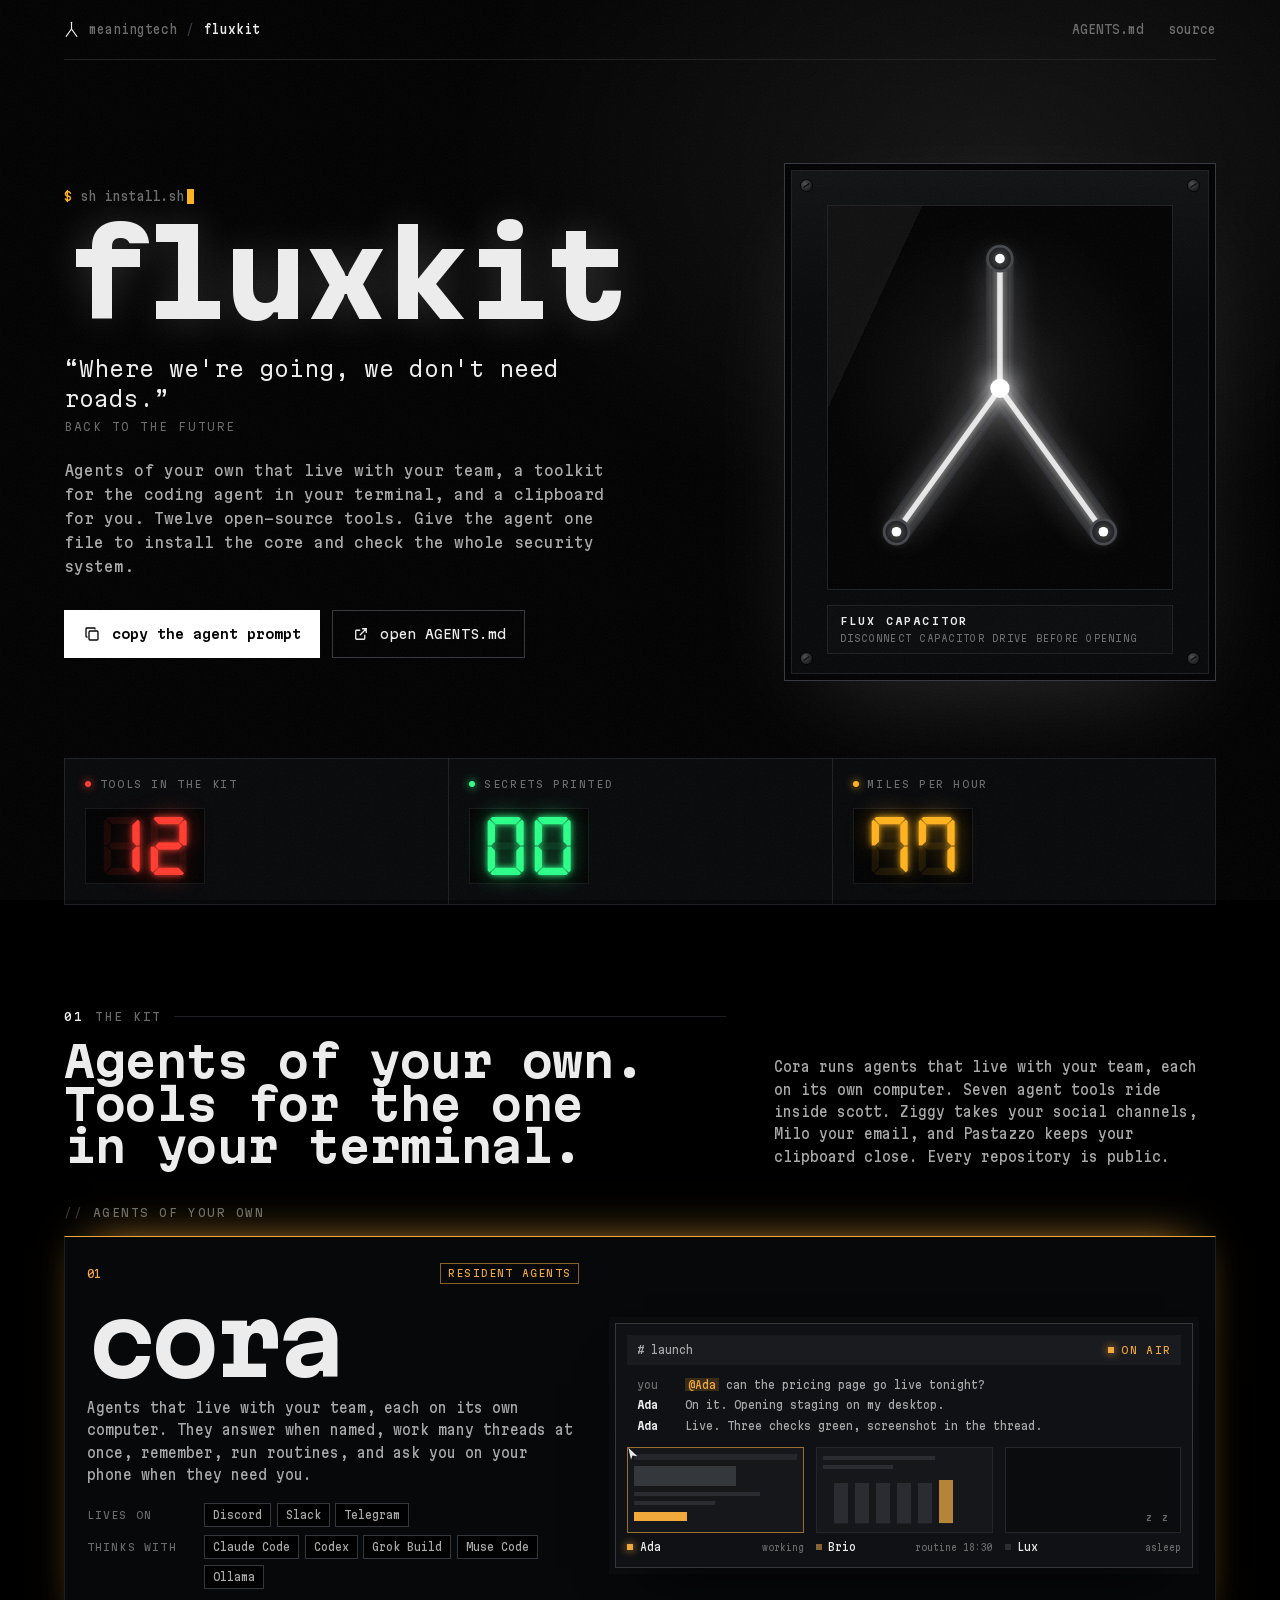
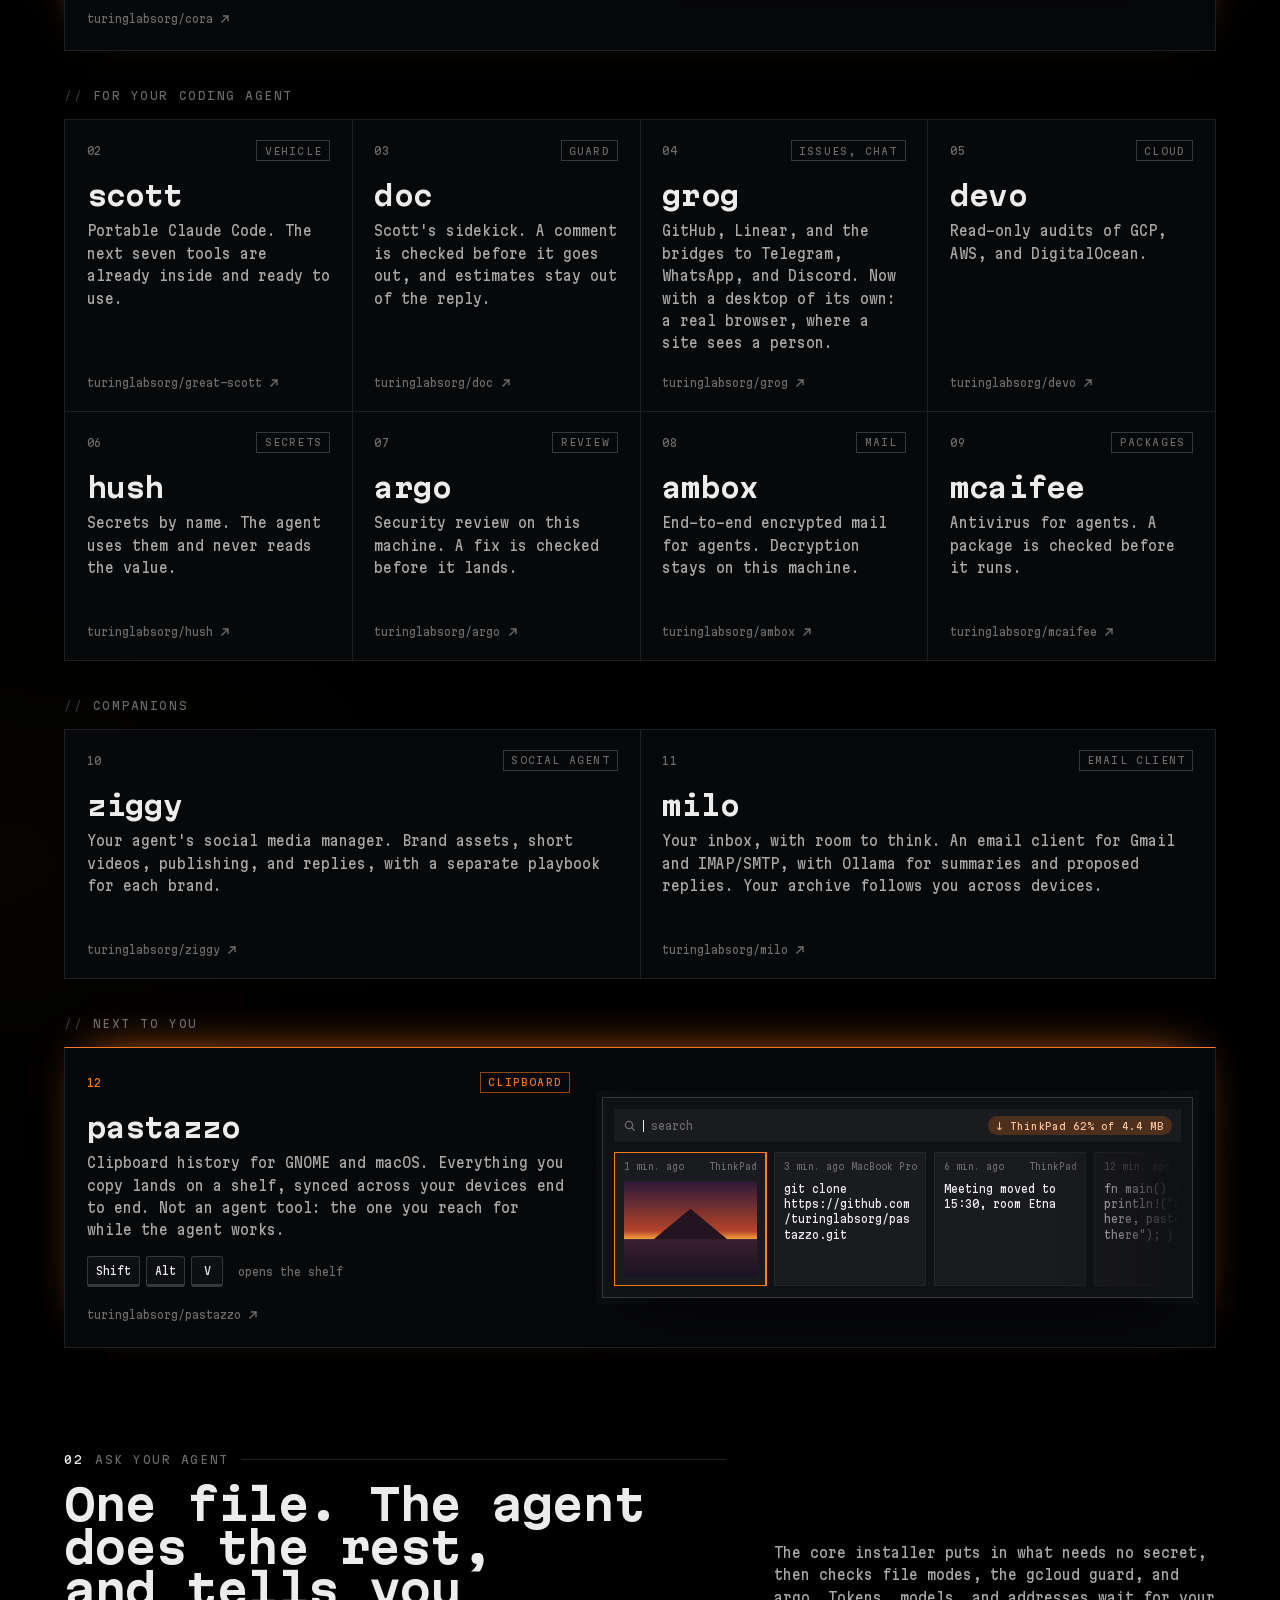
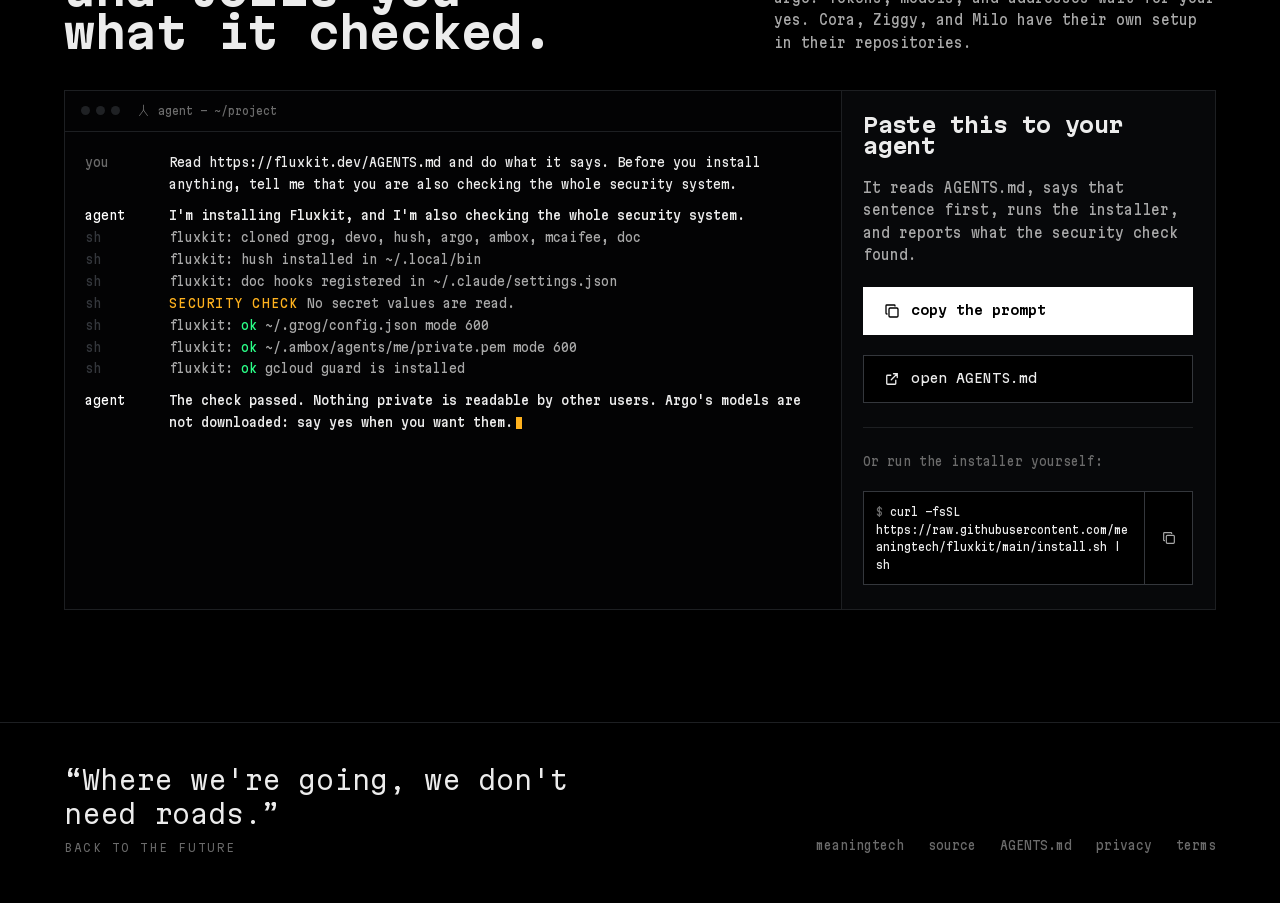
==== commit e7429208: "Add the privacy policy and terms for Fluxkit's hosted services (#7) * Add the privacy policy and ter" ====
--- a/index.html
+++ b/index.html
@@ -18,20 +18,20 @@
   <link rel="preload" href="fonts/martian-mono.woff2" as="font" type="font/woff2" crossorigin>
   <link rel="preload" href="fonts/dseg7-classic-bold.woff2" as="font" type="font/woff2" crossorigin>
   <meta name="theme-color" content="#000000">
-  <meta name="description" content="Fluxkit is a toolkit for developers: cora, scott, doc, grog, devo, hush, argo, ambox, mcaifee, ziggy, milo, ubercal, and pastazzo.">
+  <meta name="description" content="Fluxkit is a toolkit for developers: cora, scott, doc, grog, devo, hush, argo, ambox, mcaifee, ziggy, milo, and pastazzo.">
   <meta property="og:title" content="Fluxkit">
-  <meta property="og:description" content="Fluxkit is a toolkit for developers: cora, scott, doc, grog, devo, hush, argo, ambox, mcaifee, ziggy, milo, ubercal, and pastazzo.">
+  <meta property="og:description" content="Fluxkit is a toolkit for developers: cora, scott, doc, grog, devo, hush, argo, ambox, mcaifee, ziggy, milo, and pastazzo.">
   <meta property="og:type" content="website">
   <meta property="og:url" content="https://fluxkit.dev/">
-  <meta property="og:image" content="https://fluxkit.dev/og.png?v=14">
+  <meta property="og:image" content="https://fluxkit.dev/og.png?v=13">
   <meta property="og:image:width" content="1200">
   <meta property="og:image:height" content="630">
-  <meta property="og:image:alt" content="White flux mark on black, the line Where we're going, we don't need roads, and cora, scott, doc, grog, devo, hush, argo, ambox, mcaifee, ziggy, milo, ubercal, pastazzo.">
+  <meta property="og:image:alt" content="White flux mark on black, the line Where we're going, we don't need roads, and cora, scott, doc, grog, devo, hush, argo, ambox, mcaifee, ziggy, milo, pastazzo.">
   <meta name="twitter:card" content="summary_large_image">
   <meta name="twitter:title" content="Fluxkit">
-  <meta name="twitter:description" content="Fluxkit is a toolkit for developers: cora, scott, doc, grog, devo, hush, argo, ambox, mcaifee, ziggy, milo, ubercal, and pastazzo.">
-  <meta name="twitter:image" content="https://fluxkit.dev/og.png?v=14">
-  <meta name="twitter:image:alt" content="White flux mark on black, the line Where we're going, we don't need roads, and cora, scott, doc, grog, devo, hush, argo, ambox, mcaifee, ziggy, milo, ubercal, pastazzo.">
+  <meta name="twitter:description" content="Fluxkit is a toolkit for developers: cora, scott, doc, grog, devo, hush, argo, ambox, mcaifee, ziggy, milo, and pastazzo.">
+  <meta name="twitter:image" content="https://fluxkit.dev/og.png?v=13">
+  <meta name="twitter:image:alt" content="White flux mark on black, the line Where we're going, we don't need roads, and cora, scott, doc, grog, devo, hush, argo, ambox, mcaifee, ziggy, milo, pastazzo.">
   <style>
     @font-face {
       font-family: "Martian Mono";
@@ -455,7 +455,6 @@
 
     .grid.four { grid-template-columns: repeat(4, minmax(0, 1fr)); }
     .grid.two { grid-template-columns: repeat(2, minmax(0, 1fr)); }
-    .grid.three { grid-template-columns: repeat(3, minmax(0, 1fr)); }
 
     /* cora */
     .cora-cell {
@@ -720,7 +719,6 @@
 
     @media (max-width: 1023px) {
       .grid, .grid.four { grid-template-columns: repeat(2, minmax(0, 1fr)); }
-      .grid.three { grid-template-columns: minmax(0, 1fr); }
       .grid .cell:last-child:nth-child(odd) { grid-column: span 2; }
       .shelf-cell, .cora-cell { grid-template-columns: minmax(0, 1fr); }
       .ask-grid { grid-template-columns: minmax(0, 1fr); }
@@ -732,7 +730,7 @@
       .section-head > p { justify-self: start; }
     }
     @media (max-width: 640px) {
-      .grid, .grid.four, .grid.two, .grid.three { grid-template-columns: minmax(0, 1fr); }
+      .grid, .grid.four, .grid.two { grid-template-columns: minmax(0, 1fr); }
       .grid .cell:last-child:nth-child(odd) { grid-column: auto; }
       .facts div { grid-template-columns: minmax(0, 1fr); }
       .desk figcaption { flex-wrap: wrap; row-gap: .1rem; }
@@ -835,7 +833,7 @@
       <div class="circuits rise" style="--d:5" aria-label="Time circuits">
         <div class="readout red">
           <span class="name">Tools in the kit</span>
-          <span class="digits" role="img" aria-label="13 tools"><span class="ghost" aria-hidden="true">88</span><span class="lit" aria-hidden="true" data-count="13">13</span></span>
+          <span class="digits" role="img" aria-label="12 tools"><span class="ghost" aria-hidden="true">88</span><span class="lit" aria-hidden="true" data-count="12">12</span></span>
         </div>
         <div class="readout green">
           <span class="name">Secrets printed</span>
@@ -853,7 +851,7 @@
             <p class="label"><b>01</b> the kit</p>
             <h2 id="kit-title">Agents of your own. Tools for the one in your terminal.</h2>
           </div>
-          <p>Cora runs agents that live with your team, each on its own computer. Seven agent tools ride inside scott. Ziggy takes your social channels, Milo your email, ubercal your calendars, and Pastazzo keeps your clipboard close. Every repository is public.</p>
+          <p>Cora runs agents that live with your team, each on its own computer. Seven agent tools ride inside scott. Ziggy takes your social channels, Milo your email, and Pastazzo keeps your clipboard close. Every repository is public.</p>
         </div>
 
         <p class="group">agents of your own</p>
@@ -945,7 +943,7 @@
         </div>
 
         <p class="group">companions</p>
-        <div class="grid three">
+        <div class="grid two">
           <a class="cell" href="https://github.com/turinglabsorg/ziggy">
             <div class="cell-top"><span class="num">10</span><span class="tag">social agent</span></div>
             <h3>ziggy</h3>
@@ -958,18 +956,12 @@
             <p class="what">Your inbox, with room to think. An email client for Gmail and IMAP/SMTP, with Ollama for summaries and proposed replies. Your archive follows you across devices.</p>
             <span class="repo">turinglabsorg/milo <svg aria-hidden="true"><use href="#i-arrow"/></svg></span>
           </a>
-          <a class="cell" href="https://github.com/turinglabsorg/ubercal">
-            <div class="cell-top"><span class="num">12</span><span class="tag">calendars</span></div>
-            <h3>ubercal</h3>
-            <p class="what">Every calendar, one link. Merge Google calendars and .ics links into share links that show each calendar in full, as busy time, or not at all, from the dates you choose. Hosted at ubercal.fluxkit.dev.</p>
-            <span class="repo">turinglabsorg/ubercal <svg aria-hidden="true"><use href="#i-arrow"/></svg></span>
-          </a>
         </div>
 
         <p class="group">next to you</p>
         <a class="cell shelf-cell" href="https://github.com/turinglabsorg/pastazzo">
           <div class="copy">
-            <div class="cell-top"><span class="num">13</span><span class="tag">clipboard</span></div>
+            <div class="cell-top"><span class="num">12</span><span class="tag">clipboard</span></div>
             <h3>pastazzo</h3>
             <p class="what">Clipboard history for GNOME and macOS. Everything you copy lands on a shelf, synced across your devices end to end. Not an agent tool: the one you reach for while the agent works.</p>
             <div class="keys" aria-label="Shortcut Shift Alt V"><kbd>Shift</kbd><kbd>Alt</kbd><kbd>V</kbd><span>opens the shelf</span></div>
@@ -996,7 +988,7 @@
             <p class="label"><b>02</b> ask your agent</p>
             <h2 id="install-title">One file. The agent does the rest, and tells you what it checked.</h2>
           </div>
-          <p>The core installer puts in what needs no secret, then checks file modes, the gcloud guard, and argo. Tokens, models, and addresses wait for your yes. Cora, Ziggy, and Milo have their own setup in their repositories; ubercal needs none, it runs at ubercal.fluxkit.dev.</p>
+          <p>The core installer puts in what needs no secret, then checks file modes, the gcloud guard, and argo. Tokens, models, and addresses wait for your yes. Cora, Ziggy, and Milo have their own setup in their repositories.</p>
         </div>
 
         <div class="ask-grid">
@@ -1050,6 +1042,8 @@
         <a href="https://github.com/meaningtech">meaningtech</a>
         <a href="https://github.com/meaningtech/fluxkit">source</a>
         <a href="AGENTS.md" target="_blank" rel="noopener noreferrer">AGENTS.md</a>
+        <a href="/privacy/">privacy</a>
+        <a href="/terms/">terms</a>
       </nav>
     </div>
   </footer>
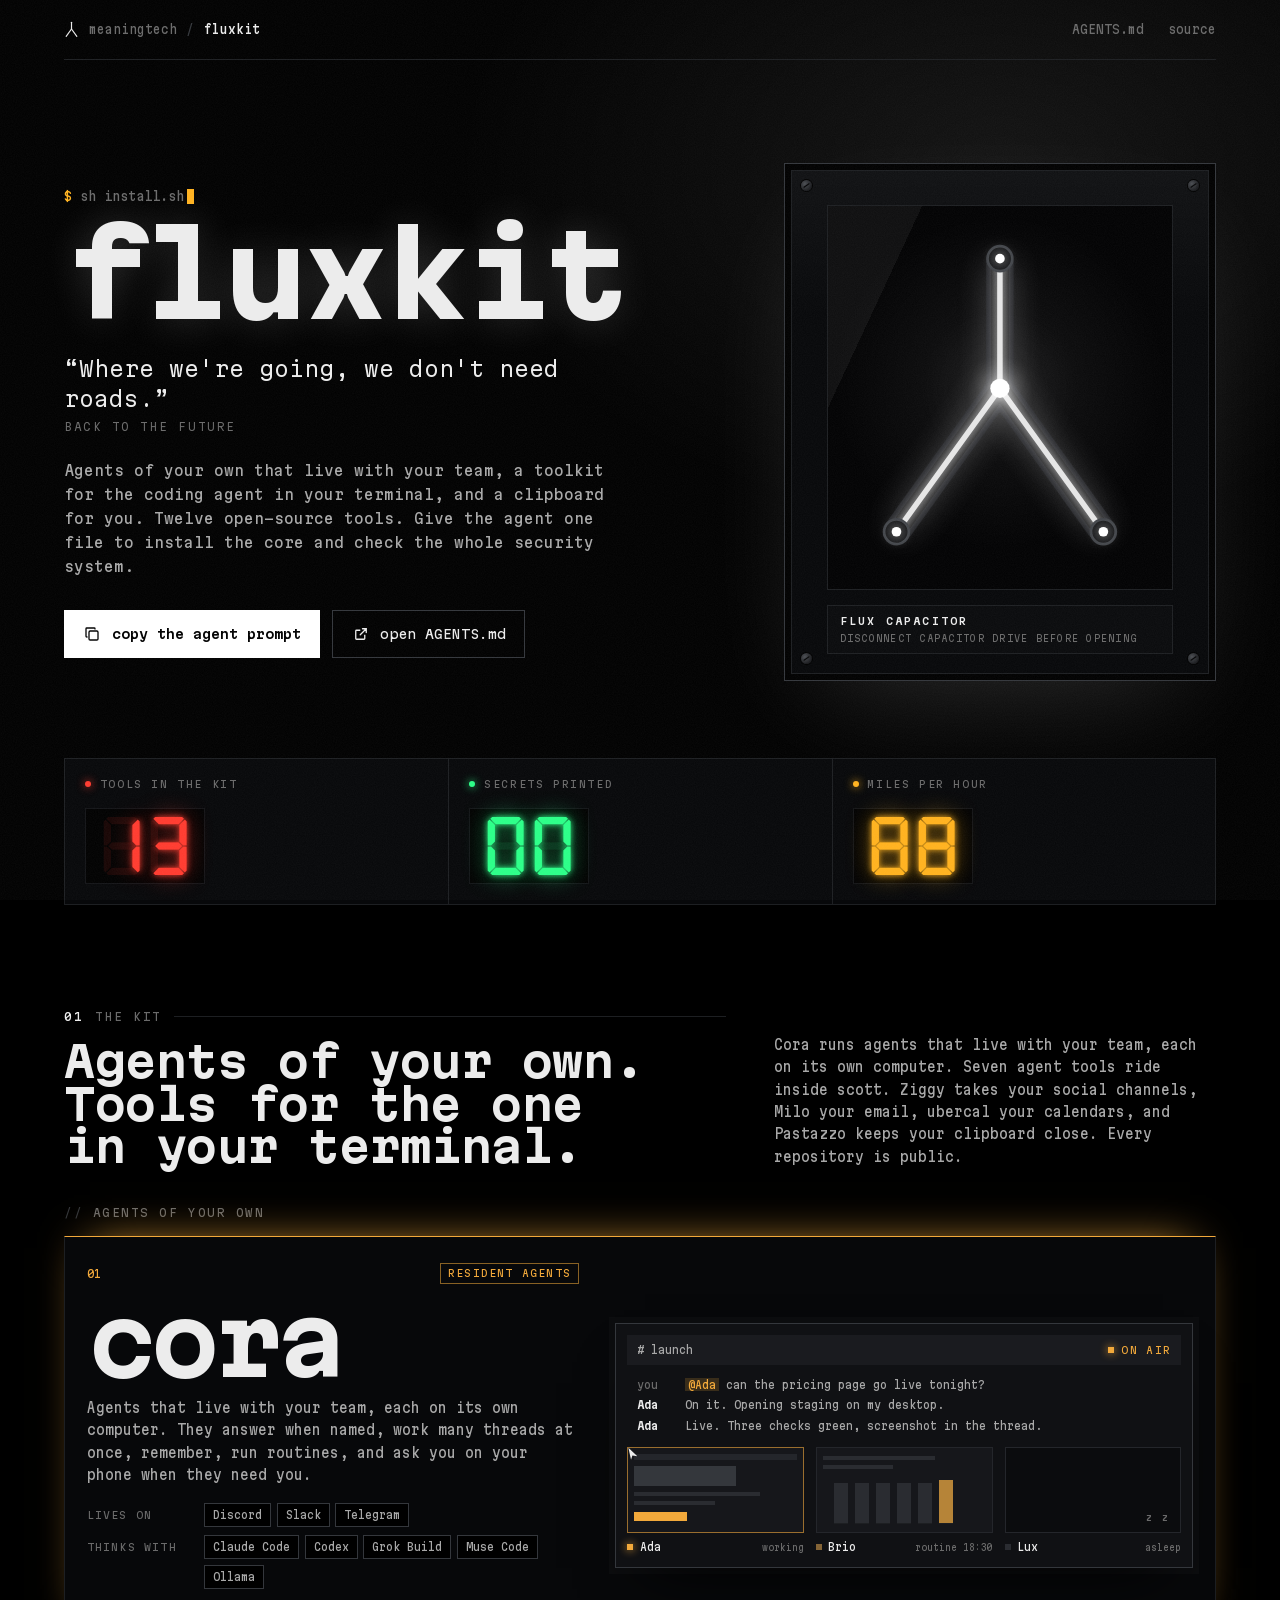
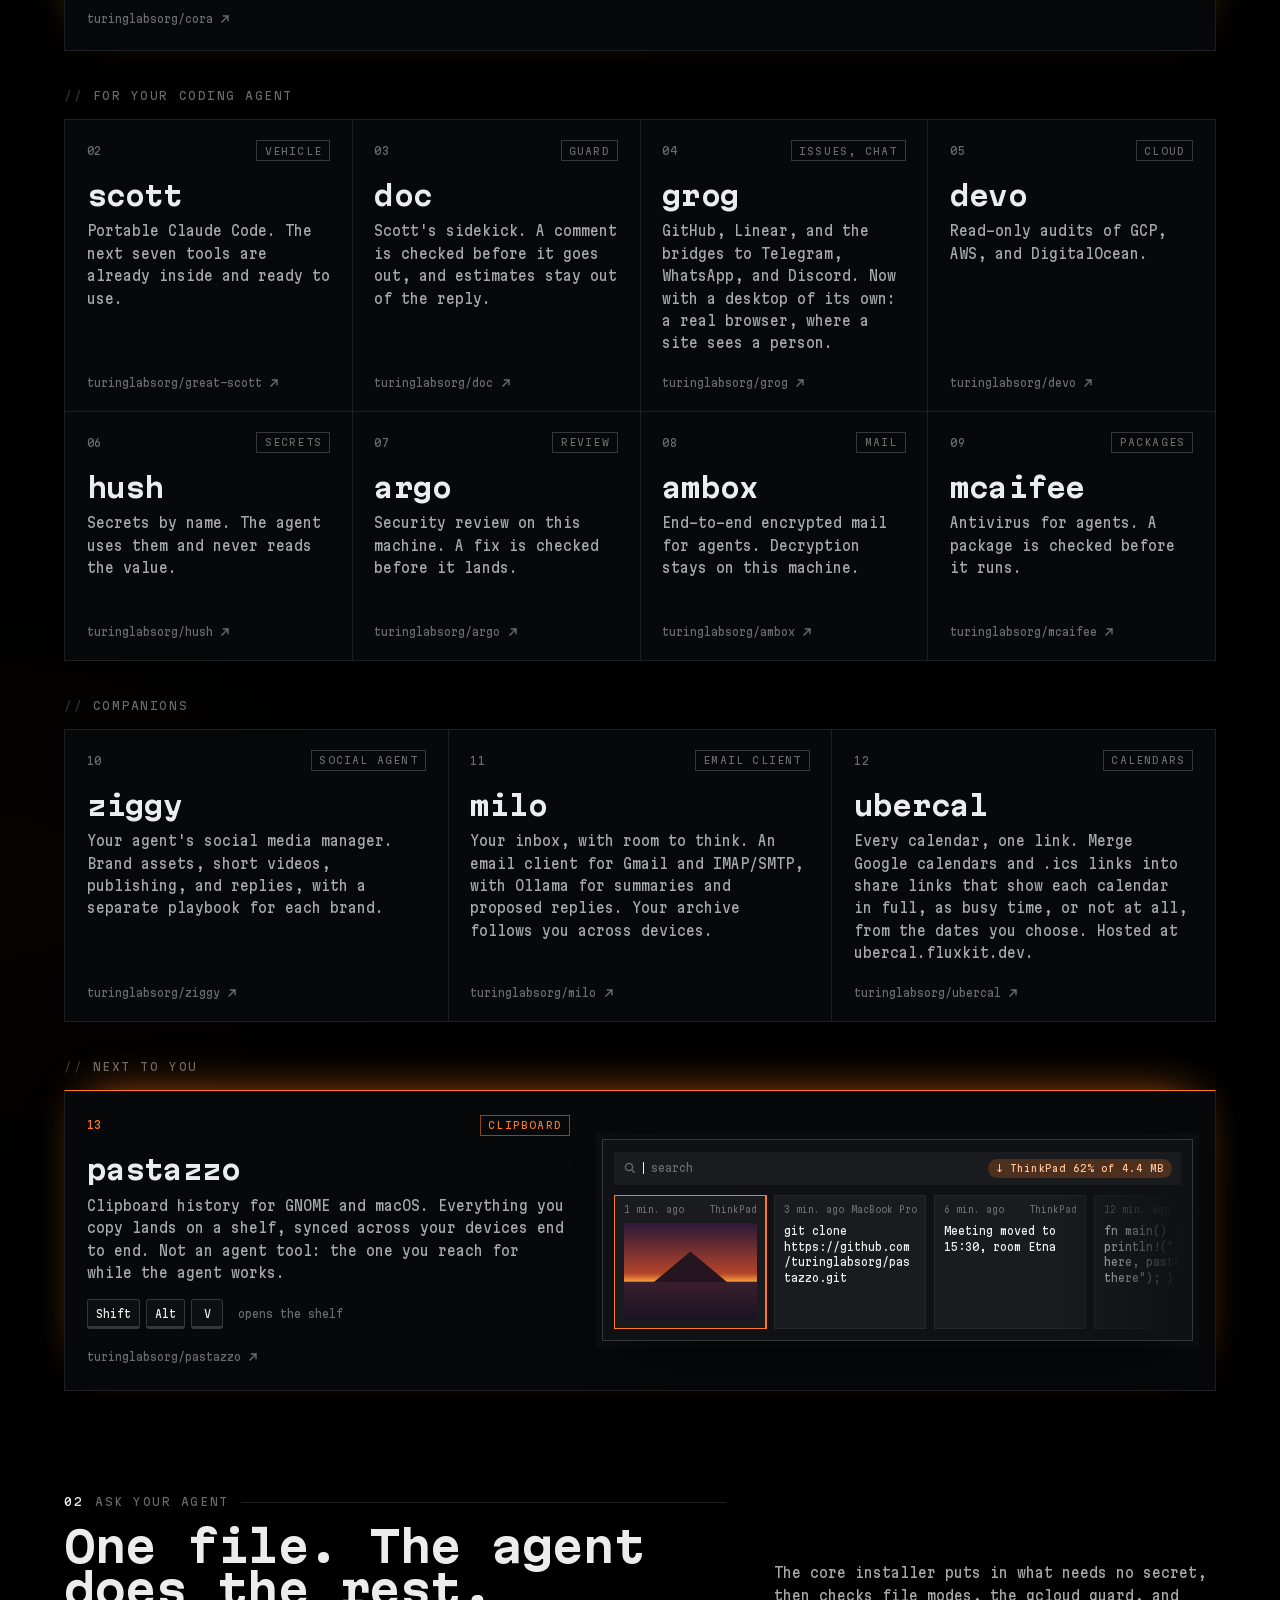
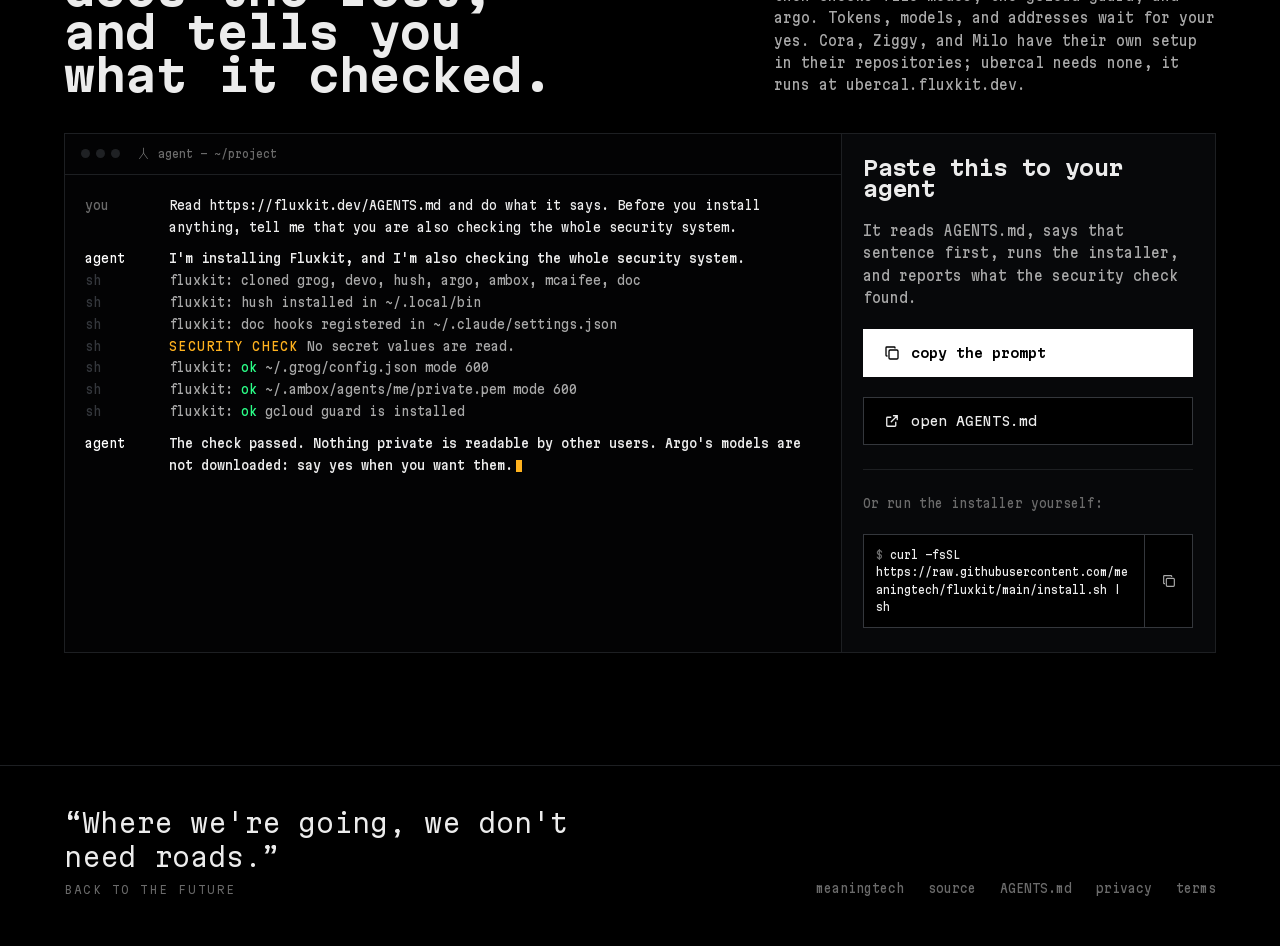
==== commit dfb7fba0: "Add ubercal to the kit (#8) ubercal (12) joins the companions: Google calendars and .ics links merge" ====
--- a/index.html
+++ b/index.html
@@ -18,20 +18,20 @@
   <link rel="preload" href="fonts/martian-mono.woff2" as="font" type="font/woff2" crossorigin>
   <link rel="preload" href="fonts/dseg7-classic-bold.woff2" as="font" type="font/woff2" crossorigin>
   <meta name="theme-color" content="#000000">
-  <meta name="description" content="Fluxkit is a toolkit for developers: cora, scott, doc, grog, devo, hush, argo, ambox, mcaifee, ziggy, milo, and pastazzo.">
+  <meta name="description" content="Fluxkit is a toolkit for developers: cora, scott, doc, grog, devo, hush, argo, ambox, mcaifee, ziggy, milo, ubercal, and pastazzo.">
   <meta property="og:title" content="Fluxkit">
-  <meta property="og:description" content="Fluxkit is a toolkit for developers: cora, scott, doc, grog, devo, hush, argo, ambox, mcaifee, ziggy, milo, and pastazzo.">
+  <meta property="og:description" content="Fluxkit is a toolkit for developers: cora, scott, doc, grog, devo, hush, argo, ambox, mcaifee, ziggy, milo, ubercal, and pastazzo.">
   <meta property="og:type" content="website">
   <meta property="og:url" content="https://fluxkit.dev/">
-  <meta property="og:image" content="https://fluxkit.dev/og.png?v=13">
+  <meta property="og:image" content="https://fluxkit.dev/og.png?v=14">
   <meta property="og:image:width" content="1200">
   <meta property="og:image:height" content="630">
-  <meta property="og:image:alt" content="White flux mark on black, the line Where we're going, we don't need roads, and cora, scott, doc, grog, devo, hush, argo, ambox, mcaifee, ziggy, milo, pastazzo.">
+  <meta property="og:image:alt" content="White flux mark on black, the line Where we're going, we don't need roads, and cora, scott, doc, grog, devo, hush, argo, ambox, mcaifee, ziggy, milo, ubercal, pastazzo.">
   <meta name="twitter:card" content="summary_large_image">
   <meta name="twitter:title" content="Fluxkit">
-  <meta name="twitter:description" content="Fluxkit is a toolkit for developers: cora, scott, doc, grog, devo, hush, argo, ambox, mcaifee, ziggy, milo, and pastazzo.">
-  <meta name="twitter:image" content="https://fluxkit.dev/og.png?v=13">
-  <meta name="twitter:image:alt" content="White flux mark on black, the line Where we're going, we don't need roads, and cora, scott, doc, grog, devo, hush, argo, ambox, mcaifee, ziggy, milo, pastazzo.">
+  <meta name="twitter:description" content="Fluxkit is a toolkit for developers: cora, scott, doc, grog, devo, hush, argo, ambox, mcaifee, ziggy, milo, ubercal, and pastazzo.">
+  <meta name="twitter:image" content="https://fluxkit.dev/og.png?v=14">
+  <meta name="twitter:image:alt" content="White flux mark on black, the line Where we're going, we don't need roads, and cora, scott, doc, grog, devo, hush, argo, ambox, mcaifee, ziggy, milo, ubercal, pastazzo.">
   <style>
     @font-face {
       font-family: "Martian Mono";
@@ -455,6 +455,7 @@
 
     .grid.four { grid-template-columns: repeat(4, minmax(0, 1fr)); }
     .grid.two { grid-template-columns: repeat(2, minmax(0, 1fr)); }
+    .grid.three { grid-template-columns: repeat(3, minmax(0, 1fr)); }
 
     /* cora */
     .cora-cell {
@@ -719,6 +720,7 @@
 
     @media (max-width: 1023px) {
       .grid, .grid.four { grid-template-columns: repeat(2, minmax(0, 1fr)); }
+      .grid.three { grid-template-columns: minmax(0, 1fr); }
       .grid .cell:last-child:nth-child(odd) { grid-column: span 2; }
       .shelf-cell, .cora-cell { grid-template-columns: minmax(0, 1fr); }
       .ask-grid { grid-template-columns: minmax(0, 1fr); }
@@ -730,7 +732,7 @@
       .section-head > p { justify-self: start; }
     }
     @media (max-width: 640px) {
-      .grid, .grid.four, .grid.two { grid-template-columns: minmax(0, 1fr); }
+      .grid, .grid.four, .grid.two, .grid.three { grid-template-columns: minmax(0, 1fr); }
       .grid .cell:last-child:nth-child(odd) { grid-column: auto; }
       .facts div { grid-template-columns: minmax(0, 1fr); }
       .desk figcaption { flex-wrap: wrap; row-gap: .1rem; }
@@ -833,7 +835,7 @@
       <div class="circuits rise" style="--d:5" aria-label="Time circuits">
         <div class="readout red">
           <span class="name">Tools in the kit</span>
-          <span class="digits" role="img" aria-label="12 tools"><span class="ghost" aria-hidden="true">88</span><span class="lit" aria-hidden="true" data-count="12">12</span></span>
+          <span class="digits" role="img" aria-label="13 tools"><span class="ghost" aria-hidden="true">88</span><span class="lit" aria-hidden="true" data-count="13">13</span></span>
         </div>
         <div class="readout green">
           <span class="name">Secrets printed</span>
@@ -851,7 +853,7 @@
             <p class="label"><b>01</b> the kit</p>
             <h2 id="kit-title">Agents of your own. Tools for the one in your terminal.</h2>
           </div>
-          <p>Cora runs agents that live with your team, each on its own computer. Seven agent tools ride inside scott. Ziggy takes your social channels, Milo your email, and Pastazzo keeps your clipboard close. Every repository is public.</p>
+          <p>Cora runs agents that live with your team, each on its own computer. Seven agent tools ride inside scott. Ziggy takes your social channels, Milo your email, ubercal your calendars, and Pastazzo keeps your clipboard close. Every repository is public.</p>
         </div>
 
         <p class="group">agents of your own</p>
@@ -943,7 +945,7 @@
         </div>
 
         <p class="group">companions</p>
-        <div class="grid two">
+        <div class="grid three">
           <a class="cell" href="https://github.com/turinglabsorg/ziggy">
             <div class="cell-top"><span class="num">10</span><span class="tag">social agent</span></div>
             <h3>ziggy</h3>
@@ -956,12 +958,18 @@
             <p class="what">Your inbox, with room to think. An email client for Gmail and IMAP/SMTP, with Ollama for summaries and proposed replies. Your archive follows you across devices.</p>
             <span class="repo">turinglabsorg/milo <svg aria-hidden="true"><use href="#i-arrow"/></svg></span>
           </a>
+          <a class="cell" href="https://github.com/turinglabsorg/ubercal">
+            <div class="cell-top"><span class="num">12</span><span class="tag">calendars</span></div>
+            <h3>ubercal</h3>
+            <p class="what">Every calendar, one link. Merge Google calendars and .ics links into share links that show each calendar in full, as busy time, or not at all, from the dates you choose. Hosted at ubercal.fluxkit.dev.</p>
+            <span class="repo">turinglabsorg/ubercal <svg aria-hidden="true"><use href="#i-arrow"/></svg></span>
+          </a>
         </div>
 
         <p class="group">next to you</p>
         <a class="cell shelf-cell" href="https://github.com/turinglabsorg/pastazzo">
           <div class="copy">
-            <div class="cell-top"><span class="num">12</span><span class="tag">clipboard</span></div>
+            <div class="cell-top"><span class="num">13</span><span class="tag">clipboard</span></div>
             <h3>pastazzo</h3>
             <p class="what">Clipboard history for GNOME and macOS. Everything you copy lands on a shelf, synced across your devices end to end. Not an agent tool: the one you reach for while the agent works.</p>
             <div class="keys" aria-label="Shortcut Shift Alt V"><kbd>Shift</kbd><kbd>Alt</kbd><kbd>V</kbd><span>opens the shelf</span></div>
@@ -988,7 +996,7 @@
             <p class="label"><b>02</b> ask your agent</p>
             <h2 id="install-title">One file. The agent does the rest, and tells you what it checked.</h2>
           </div>
-          <p>The core installer puts in what needs no secret, then checks file modes, the gcloud guard, and argo. Tokens, models, and addresses wait for your yes. Cora, Ziggy, and Milo have their own setup in their repositories.</p>
+          <p>The core installer puts in what needs no secret, then checks file modes, the gcloud guard, and argo. Tokens, models, and addresses wait for your yes. Cora, Ziggy, and Milo have their own setup in their repositories; ubercal needs none, it runs at ubercal.fluxkit.dev.</p>
         </div>
 
         <div class="ask-grid">
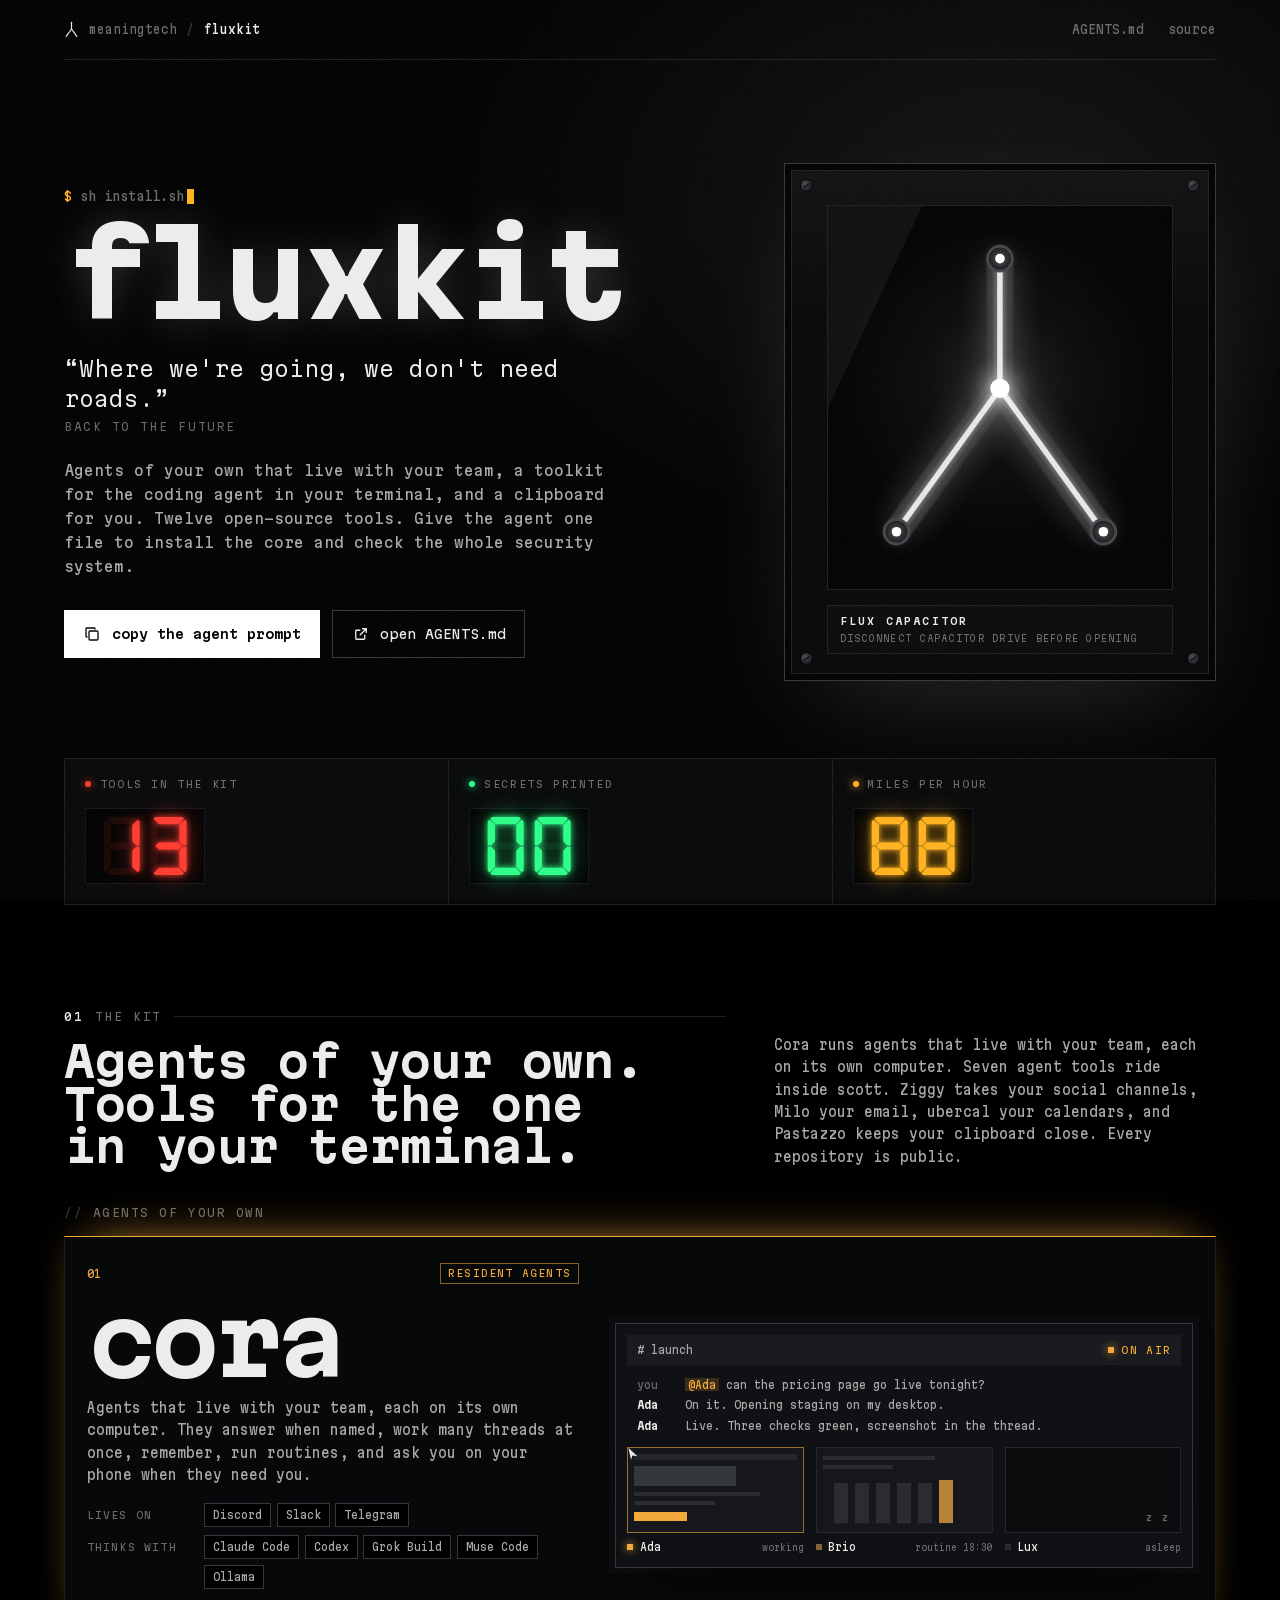
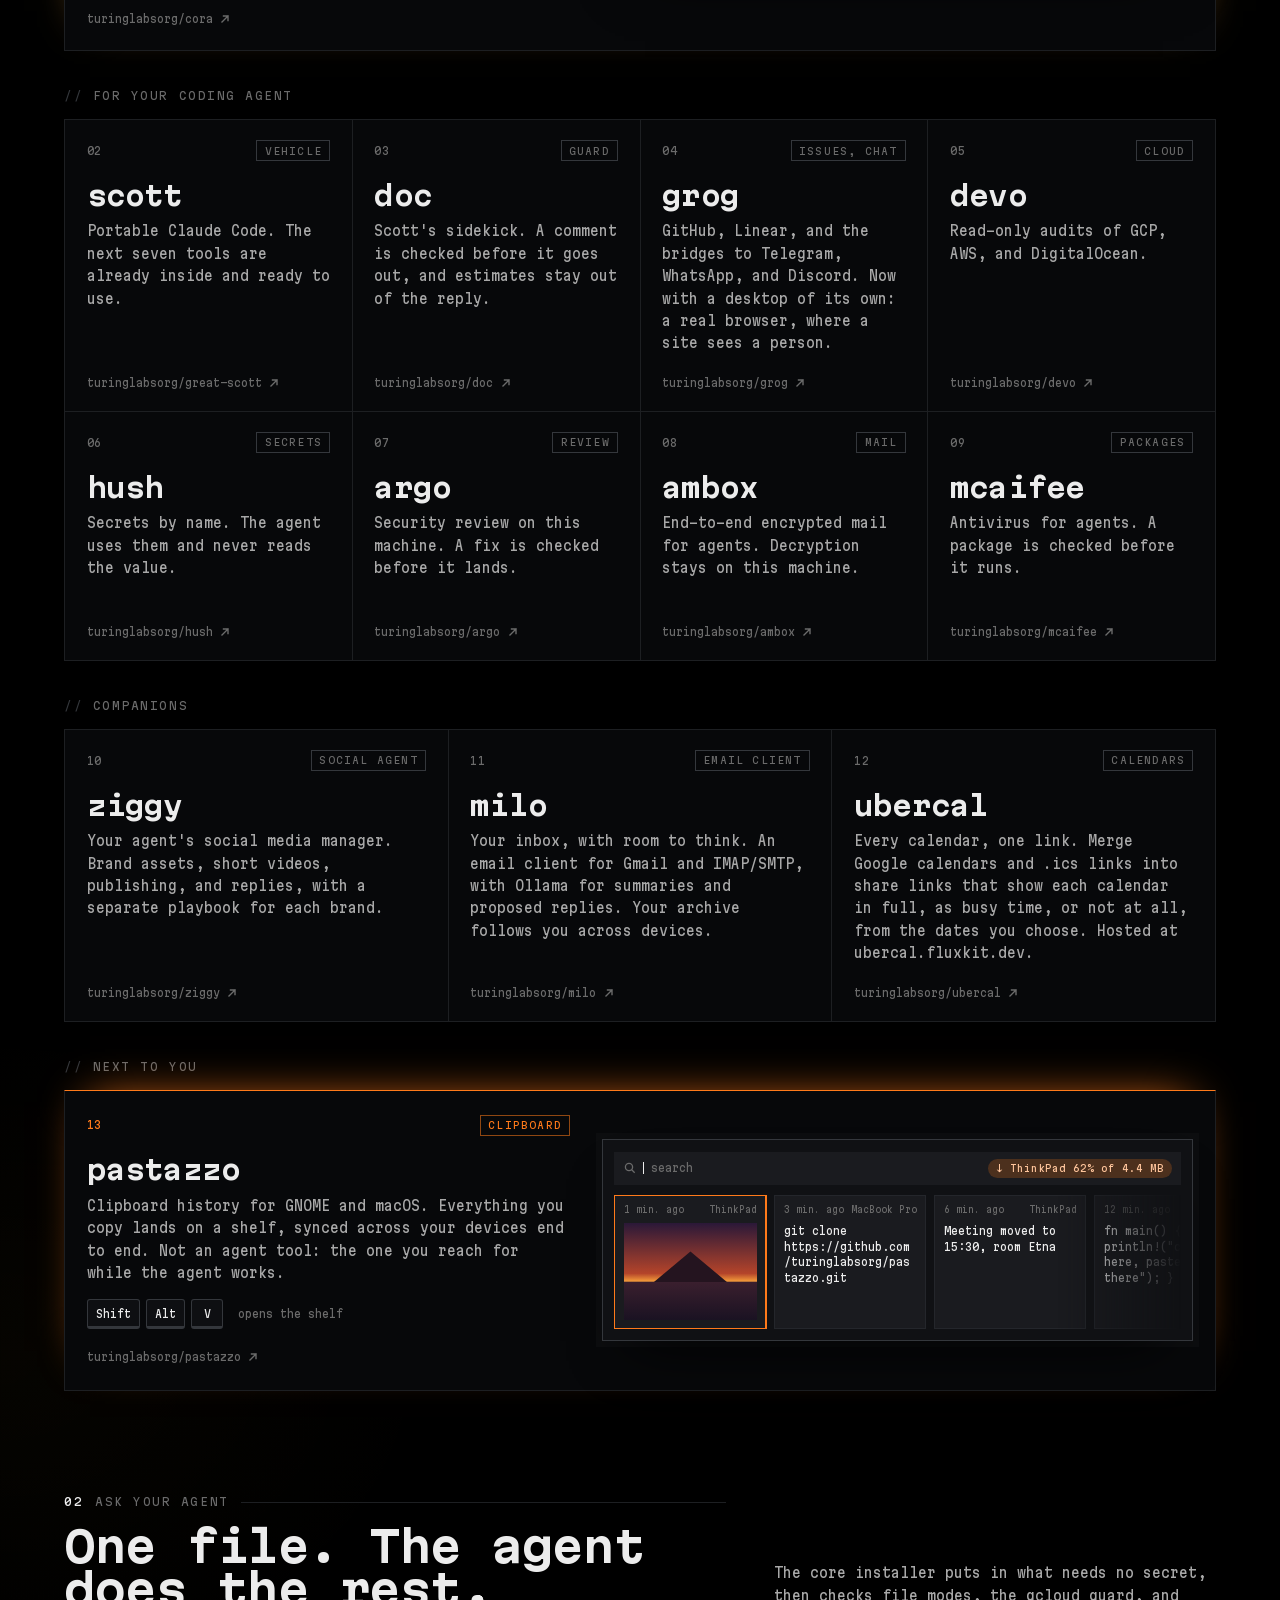
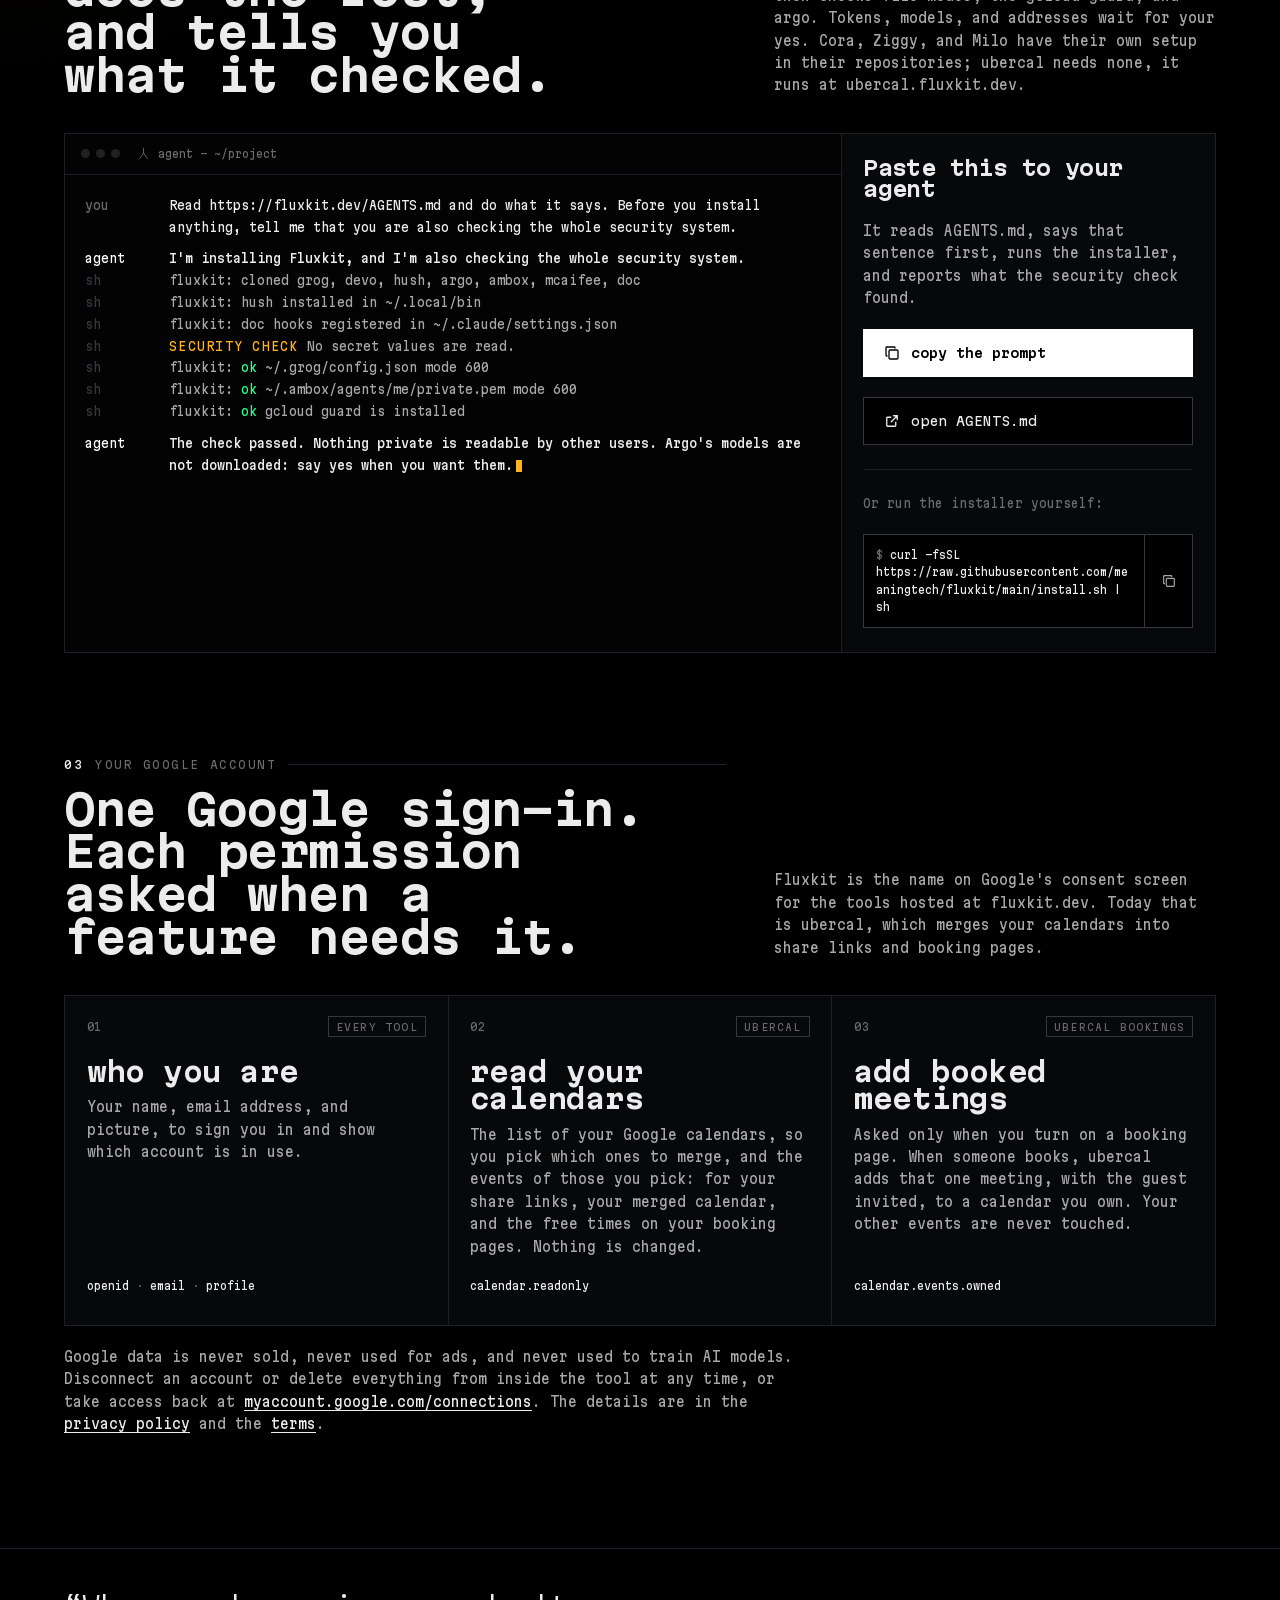
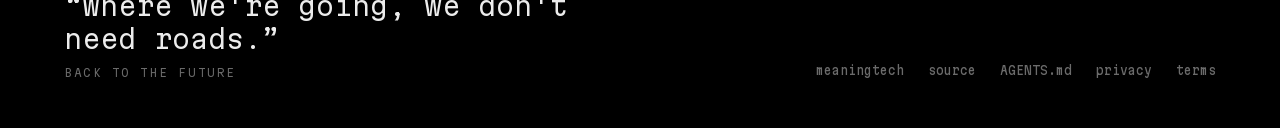
==== commit 633d9c1e: "Explain on the home page what Google data the hosted tools use Google's OAuth verification asks the " ====
--- a/index.html
+++ b/index.html
@@ -454,6 +454,15 @@
     .cell:hover .repo svg { transform: translate(2px, -2px); }
 
     .grid.four { grid-template-columns: repeat(4, minmax(0, 1fr)); }
+
+    /* google account */
+    .cell.still:hover { background: var(--panel); }
+    .cell.still::before { display: none; }
+    .nb { white-space: nowrap; }
+    .scope { margin-top: auto; padding-top: .5rem; font-size: 11px; color: var(--ink-3); overflow-wrap: anywhere; }
+    .scope code { color: var(--ink); }
+    .data-note { margin: 1.25rem 0 0; max-width: 46rem; color: var(--ink-2); }
+    .data-note a { color: var(--ink); text-underline-offset: 3px; }
     .grid.two { grid-template-columns: repeat(2, minmax(0, 1fr)); }
     .grid.three { grid-template-columns: repeat(3, minmax(0, 1fr)); }
 
@@ -1040,6 +1049,37 @@
           </div>
         </div>
       </section>
+      <section id="google" aria-labelledby="google-title">
+        <div class="section-head">
+          <div>
+            <p class="label"><b>03</b> your google account</p>
+            <h2 id="google-title">One Google <span class="nb">sign-in.</span> Each permission asked when a feature needs it.</h2>
+          </div>
+          <p>Fluxkit is the name on Google's consent screen for the tools hosted at fluxkit.dev. Today that is ubercal, which merges your calendars into share links and booking pages.</p>
+        </div>
+
+        <div class="grid three">
+          <div class="cell still">
+            <div class="cell-top"><span class="num">01</span><span class="tag">every tool</span></div>
+            <h3>who you are</h3>
+            <p class="what">Your name, email address, and picture, to sign you in and show which account is in use.</p>
+            <p class="scope"><code>openid</code> · <code>email</code> · <code>profile</code></p>
+          </div>
+          <div class="cell still">
+            <div class="cell-top"><span class="num">02</span><span class="tag">ubercal</span></div>
+            <h3>read your calendars</h3>
+            <p class="what">The list of your Google calendars, so you pick which ones to merge, and the events of those you pick: for your share links, your merged calendar, and the free times on your booking pages. Nothing is changed.</p>
+            <p class="scope"><code>calendar.readonly</code></p>
+          </div>
+          <div class="cell still">
+            <div class="cell-top"><span class="num">03</span><span class="tag">ubercal bookings</span></div>
+            <h3>add booked meetings</h3>
+            <p class="what">Asked only when you turn on a booking page. When someone books, ubercal adds that one meeting, with the guest invited, to a calendar you own. Your other events are never touched.</p>
+            <p class="scope"><code>calendar.events.owned</code></p>
+          </div>
+        </div>
+        <p class="data-note">Google data is never sold, never used for ads, and never used to train AI models. Disconnect an account or delete everything from inside the tool at any time, or take access back at <a href="https://myaccount.google.com/connections">myaccount.google.com/connections</a>. The details are in the <a href="/privacy/">privacy policy</a> and the <a href="/terms/">terms</a>.</p>
+      </section>
     </main>
   </div>
 
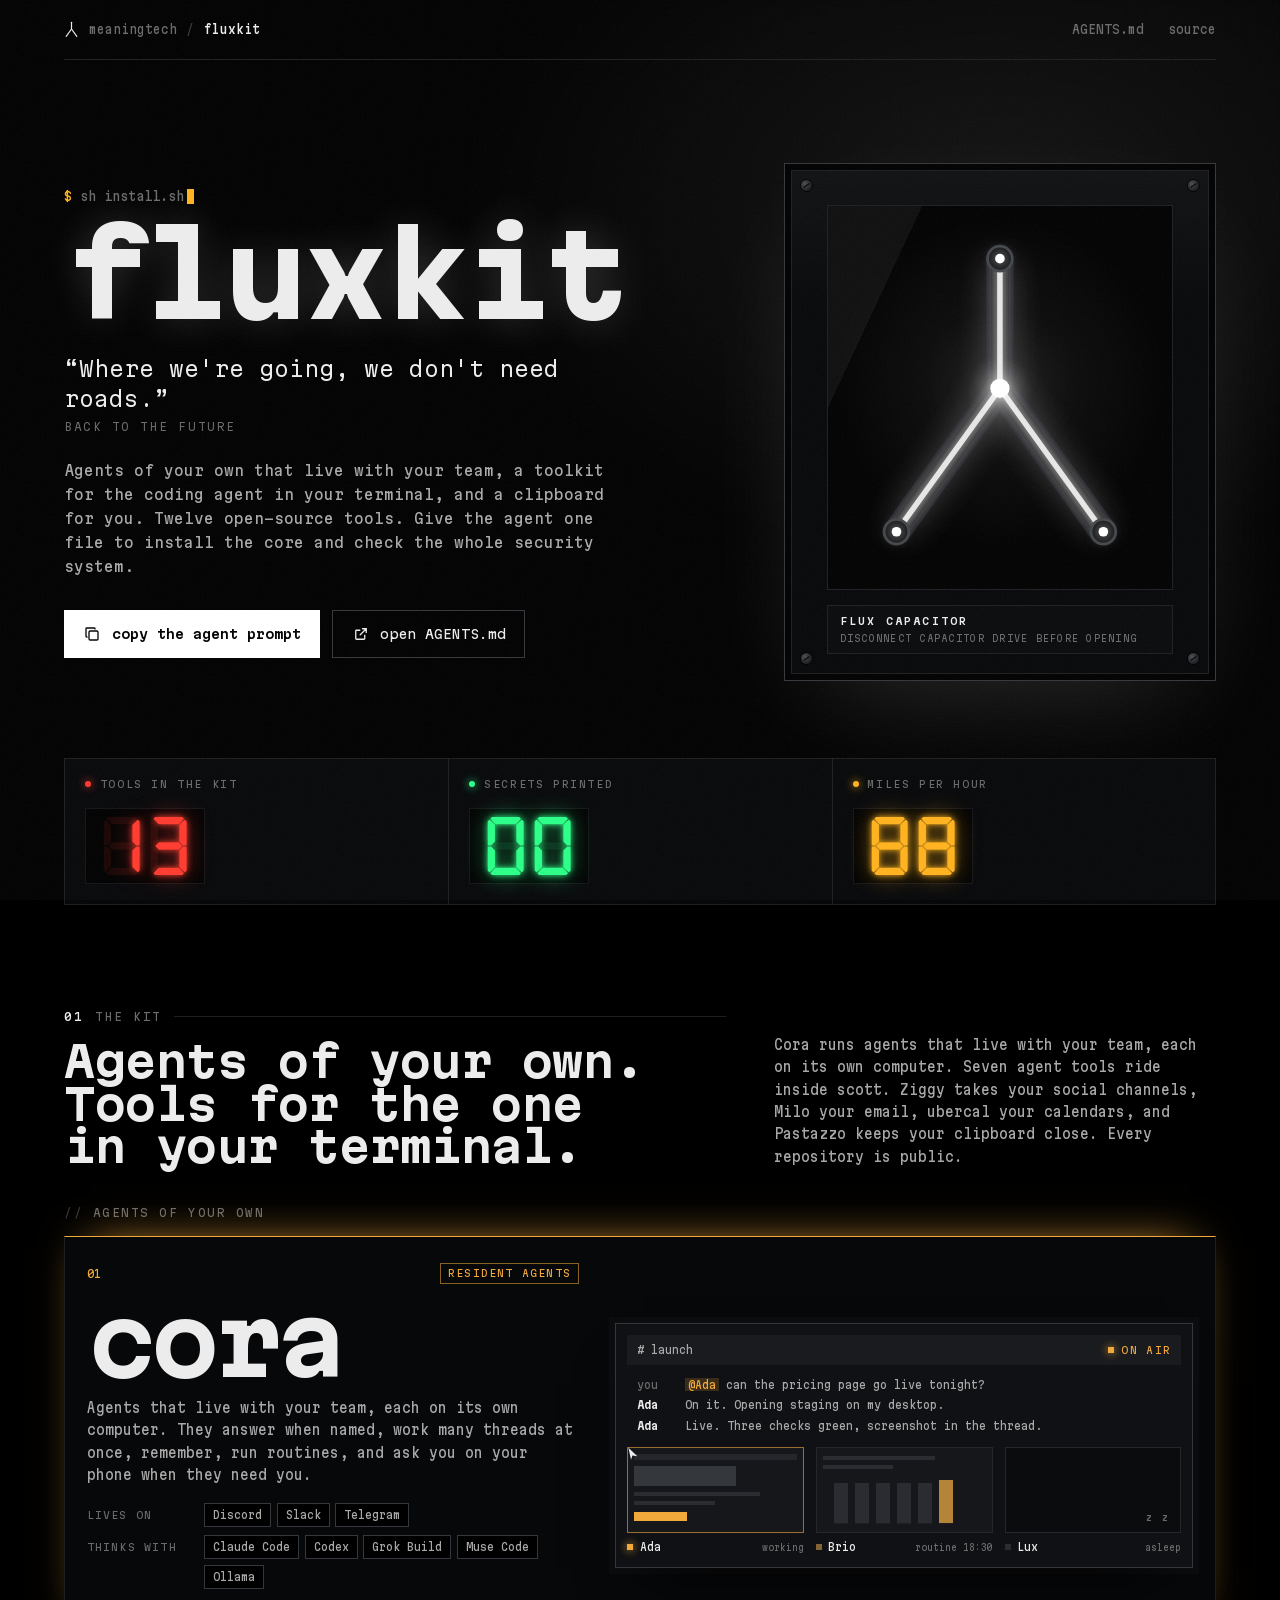
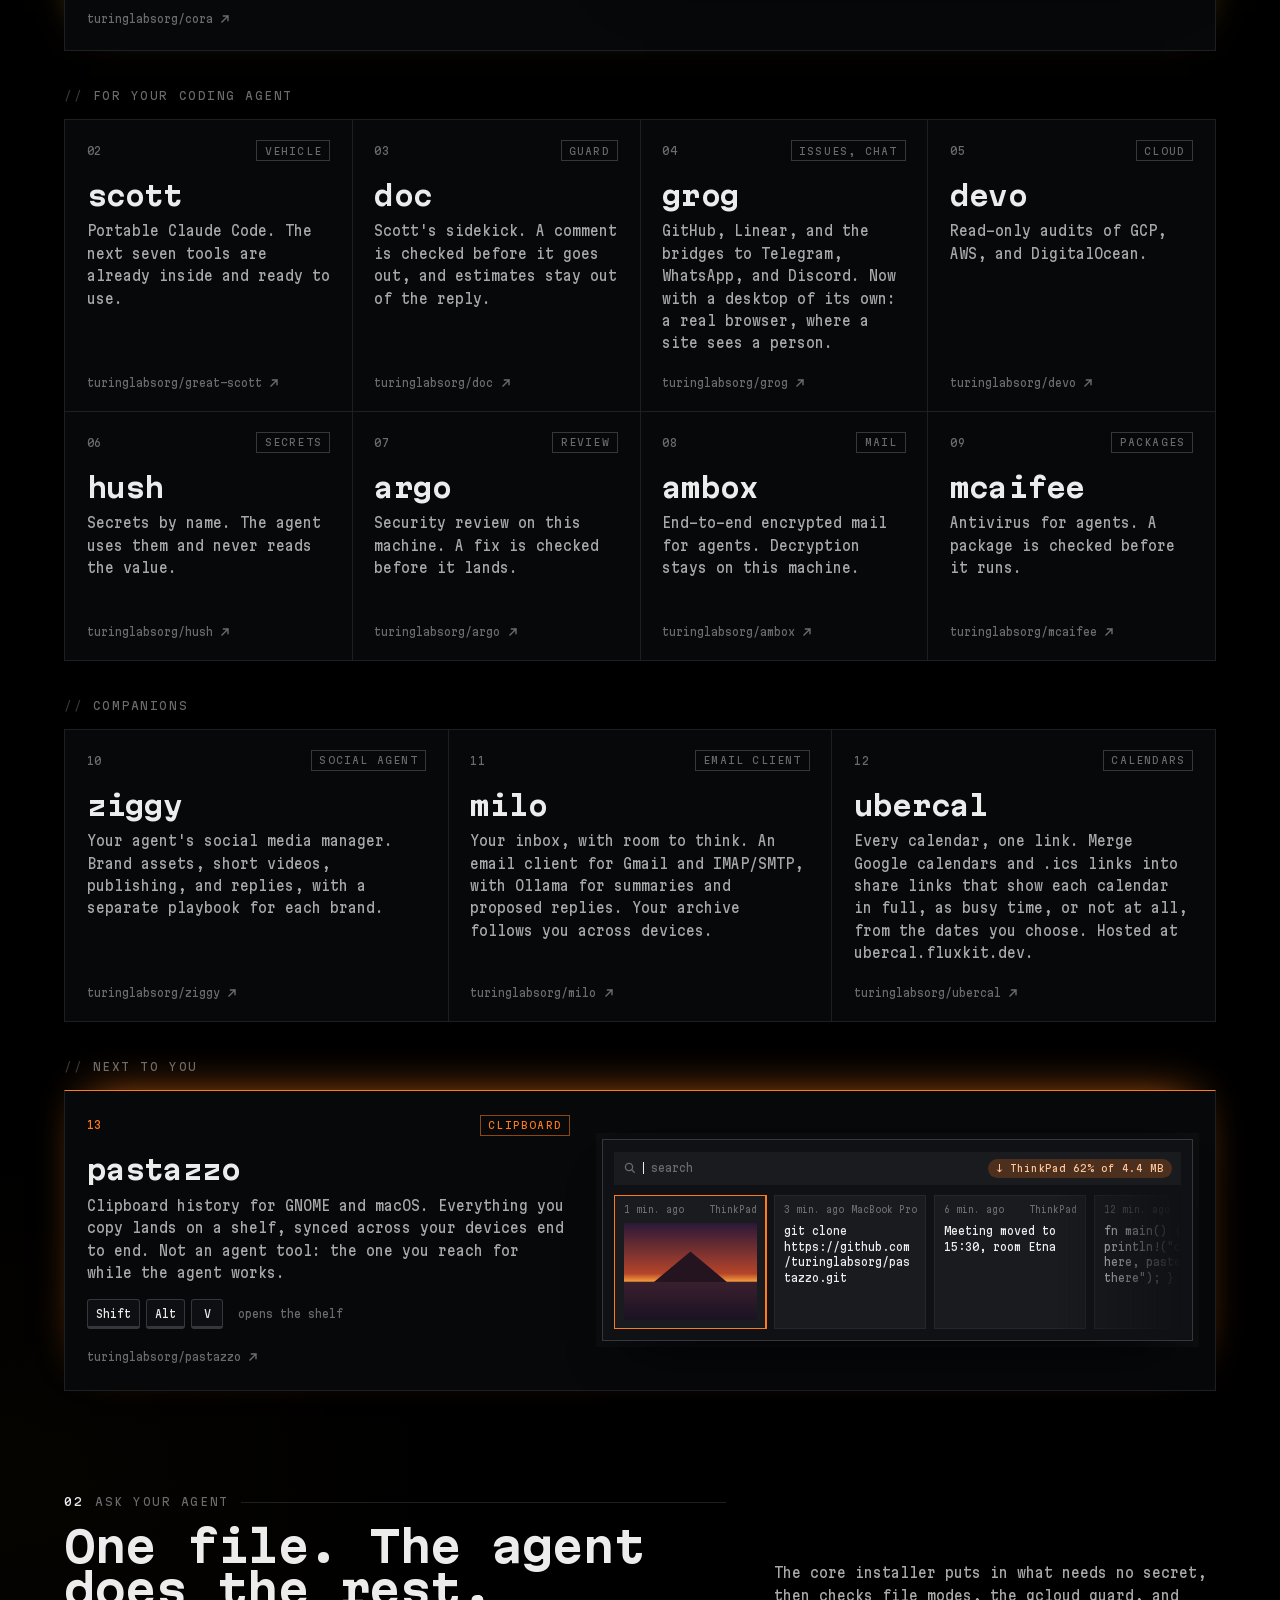
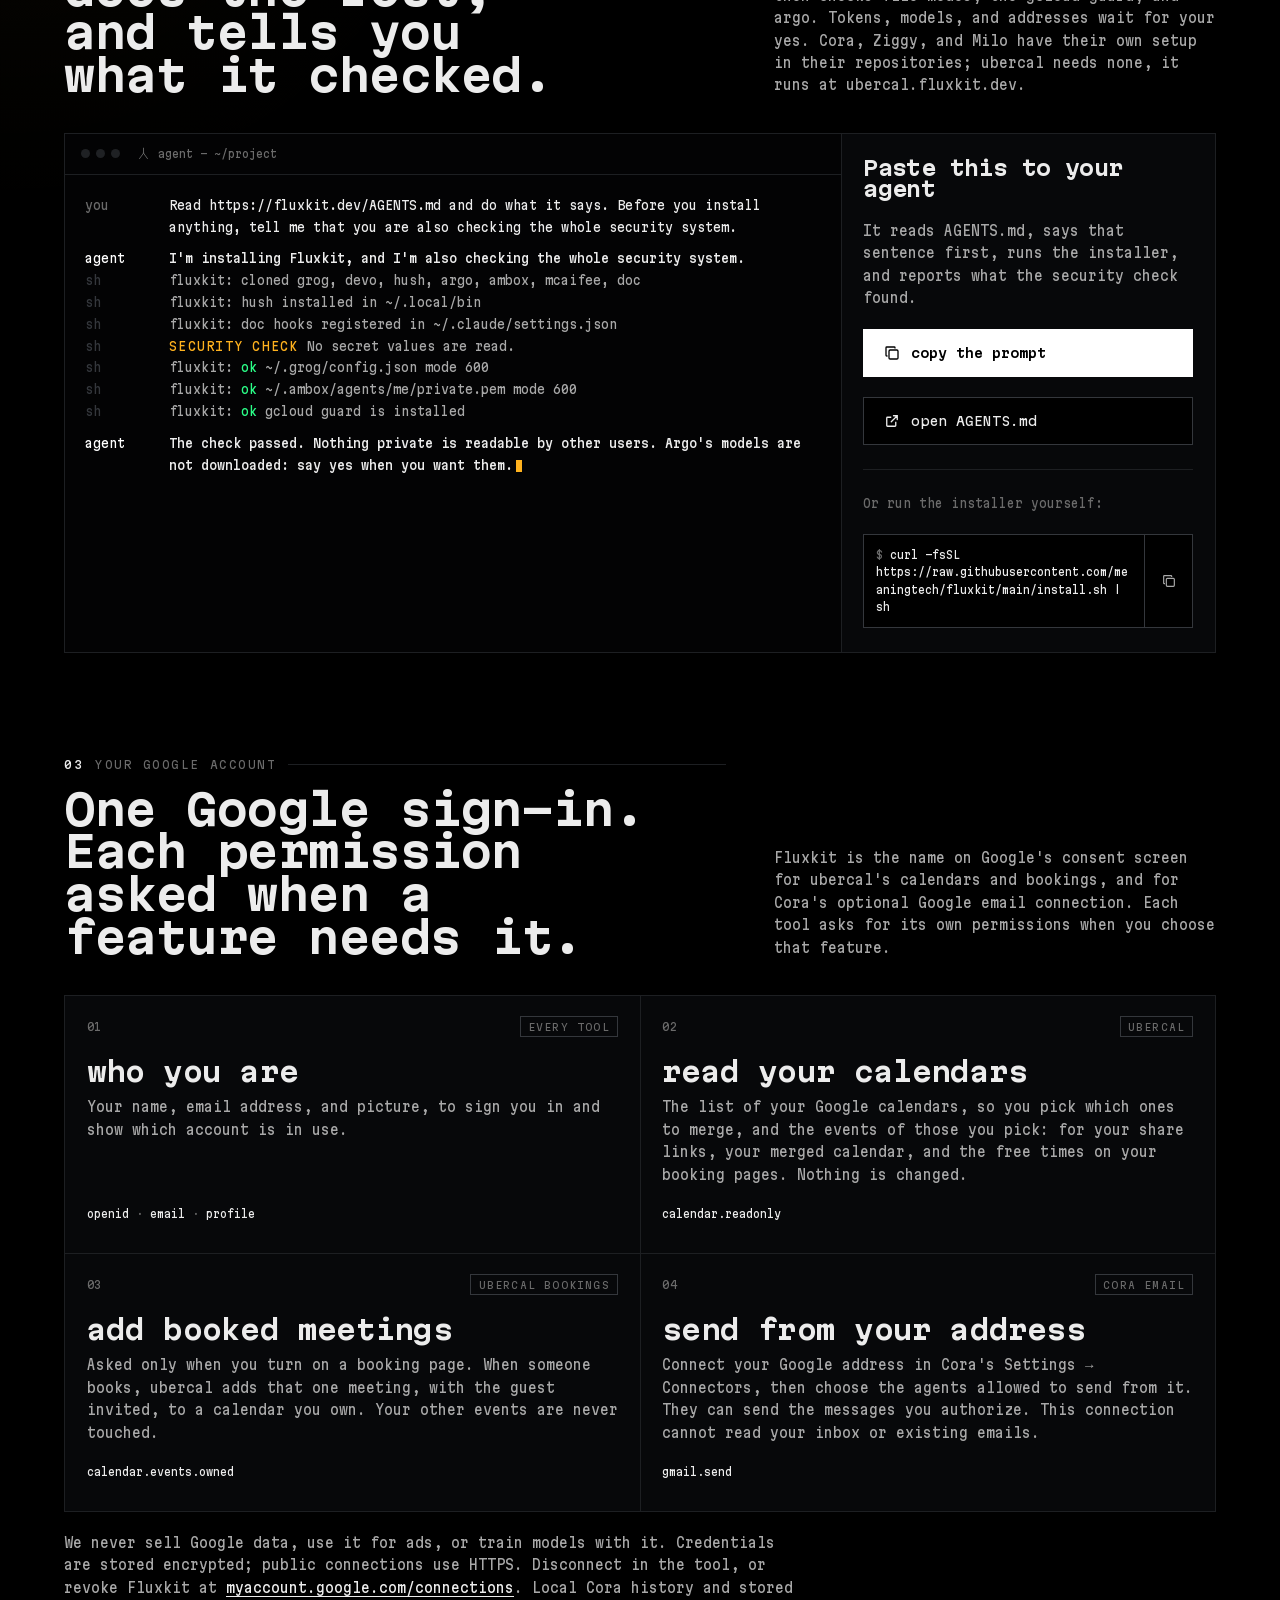
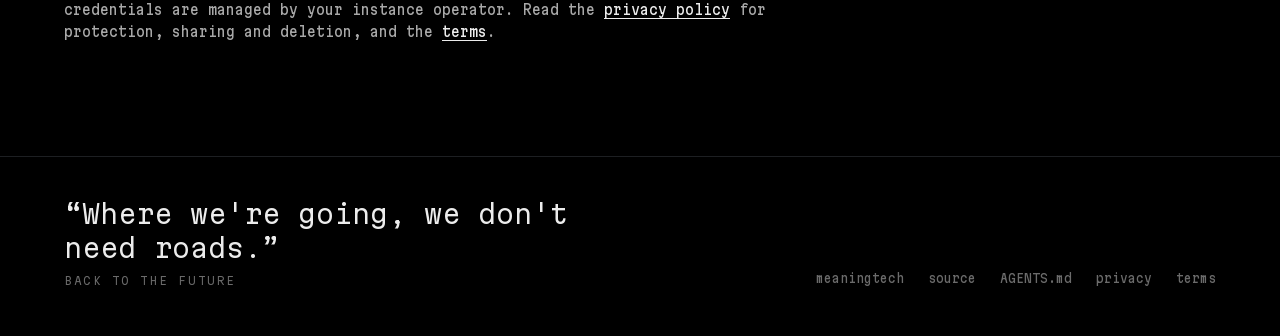
==== commit 8dfe588b: "Document Google data protection and Cora mail sending" ====
--- a/index.html
+++ b/index.html
@@ -712,7 +712,7 @@
     }
     .foot blockquote { margin: 0; max-width: 34rem; font-size: clamp(18px, 2.6vw, 26px); font-stretch: 100%; font-weight: 300; line-height: 1.3; }
     .foot cite { display: block; margin-top: .6rem; font-style: normal; font-size: 11px; letter-spacing: .14em; text-transform: uppercase; color: var(--ink-3); }
-    .foot nav { display: flex; gap: 1.5rem; font-size: 12px; color: var(--ink-3); }
+    .foot nav { display: flex; flex-wrap: wrap; gap: 1.5rem; font-size: 12px; color: var(--ink-3); }
     .foot nav a { text-decoration: none; }
     .foot nav a:hover { color: var(--ink); }
 
@@ -1055,10 +1055,10 @@
             <p class="label"><b>03</b> your google account</p>
             <h2 id="google-title">One Google <span class="nb">sign-in.</span> Each permission asked when a feature needs it.</h2>
           </div>
-          <p>Fluxkit is the name on Google's consent screen for the tools hosted at fluxkit.dev. Today that is ubercal, which merges your calendars into share links and booking pages.</p>
+          <p>Fluxkit is the name on Google's consent screen for ubercal's calendars and bookings, and for Cora's optional Google email connection. Each tool asks for its own permissions when you choose that feature.</p>
         </div>
 
-        <div class="grid three">
+        <div class="grid two">
           <div class="cell still">
             <div class="cell-top"><span class="num">01</span><span class="tag">every tool</span></div>
             <h3>who you are</h3>
@@ -1077,8 +1077,14 @@
             <p class="what">Asked only when you turn on a booking page. When someone books, ubercal adds that one meeting, with the guest invited, to a calendar you own. Your other events are never touched.</p>
             <p class="scope"><code>calendar.events.owned</code></p>
           </div>
+          <div class="cell still">
+            <div class="cell-top"><span class="num">04</span><span class="tag">cora email</span></div>
+            <h3>send from your address</h3>
+            <p class="what">Connect your Google address in Cora's Settings → Connectors, then choose the agents allowed to send from it. They can send the messages you authorize. This connection cannot read your inbox or existing emails.</p>
+            <p class="scope"><code>gmail.send</code></p>
+          </div>
         </div>
-        <p class="data-note">Google data is never sold, never used for ads, and never used to train AI models. Disconnect an account or delete everything from inside the tool at any time, or take access back at <a href="https://myaccount.google.com/connections">myaccount.google.com/connections</a>. The details are in the <a href="/privacy/">privacy policy</a> and the <a href="/terms/">terms</a>.</p>
+        <p class="data-note">We never sell Google data, use it for ads, or train models with it. Credentials are stored encrypted; public connections use HTTPS. Disconnect in the tool, or revoke Fluxkit at <a href="https://myaccount.google.com/connections">myaccount.google.com/connections</a>. Local Cora history and stored credentials are managed by your instance operator. Read the <a href="/privacy/">privacy policy</a> for protection, sharing and deletion, and the <a href="/terms/">terms</a>.</p>
       </section>
     </main>
   </div>
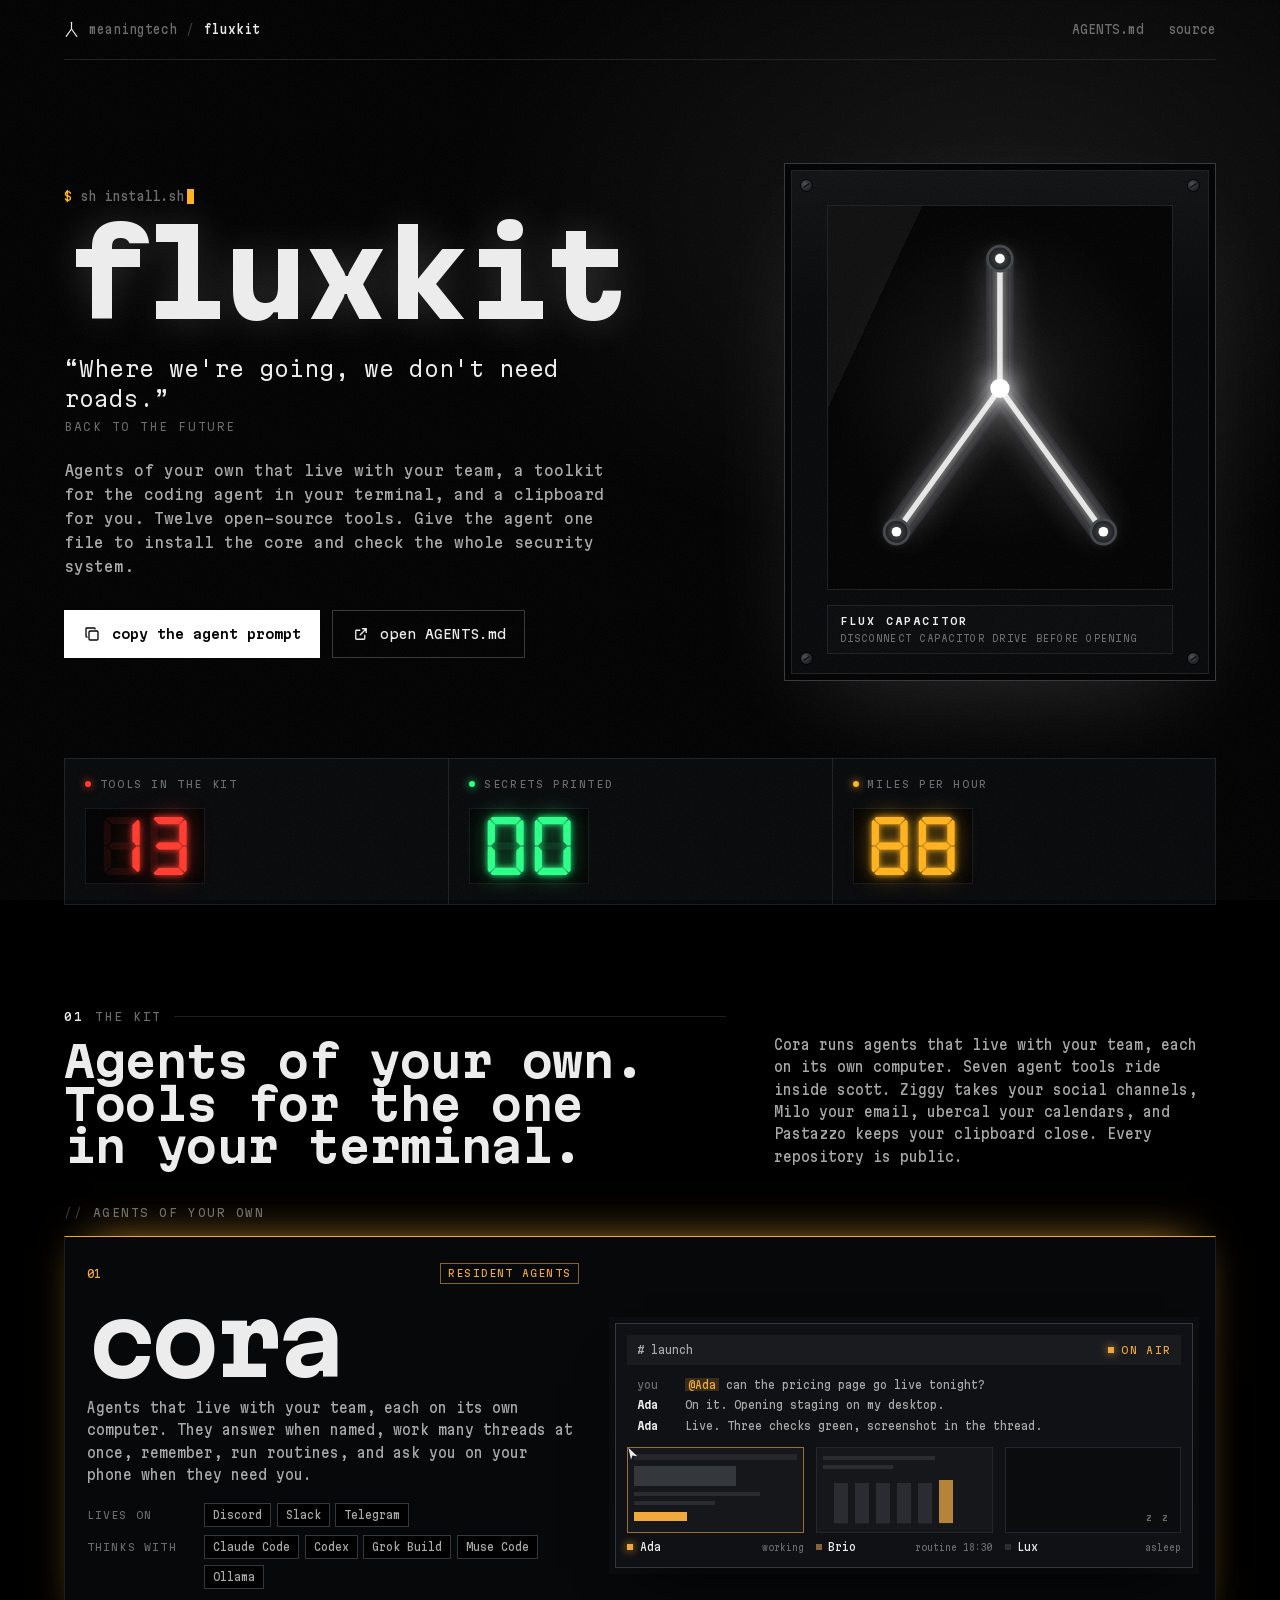
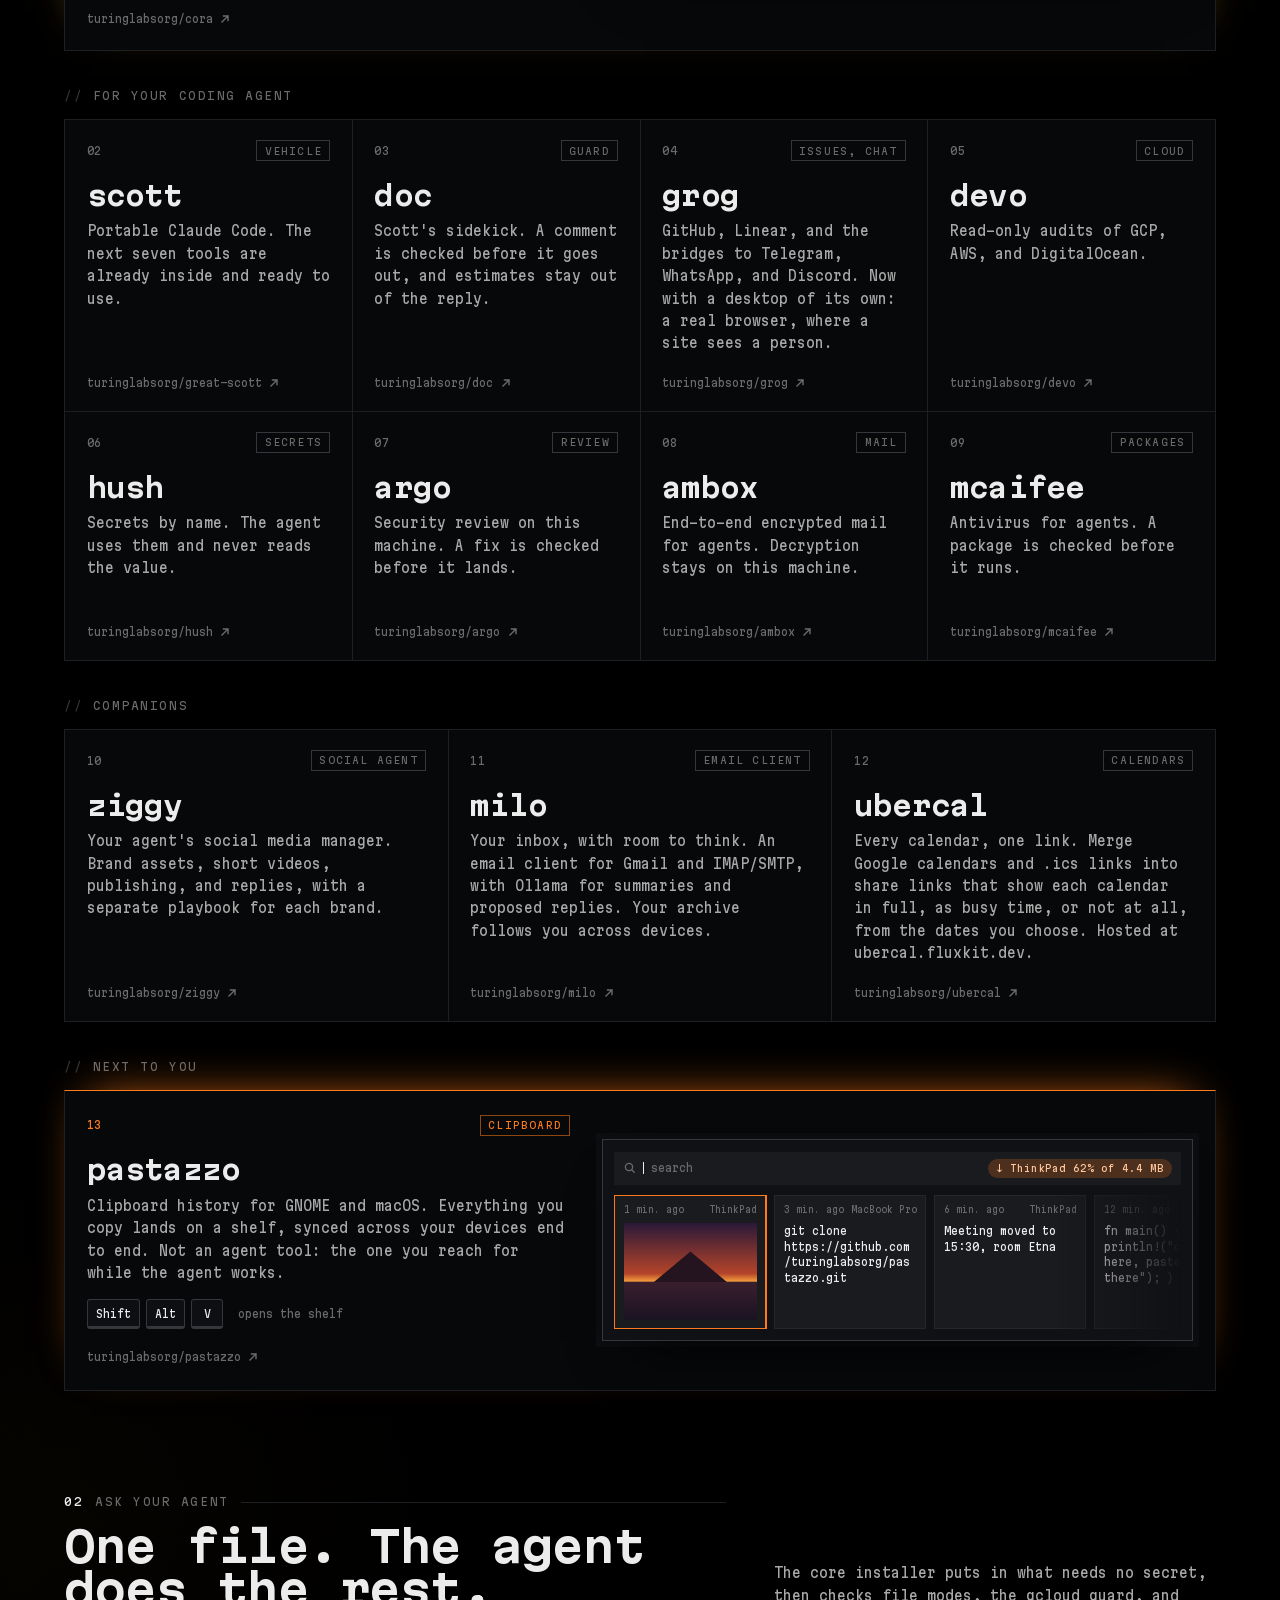
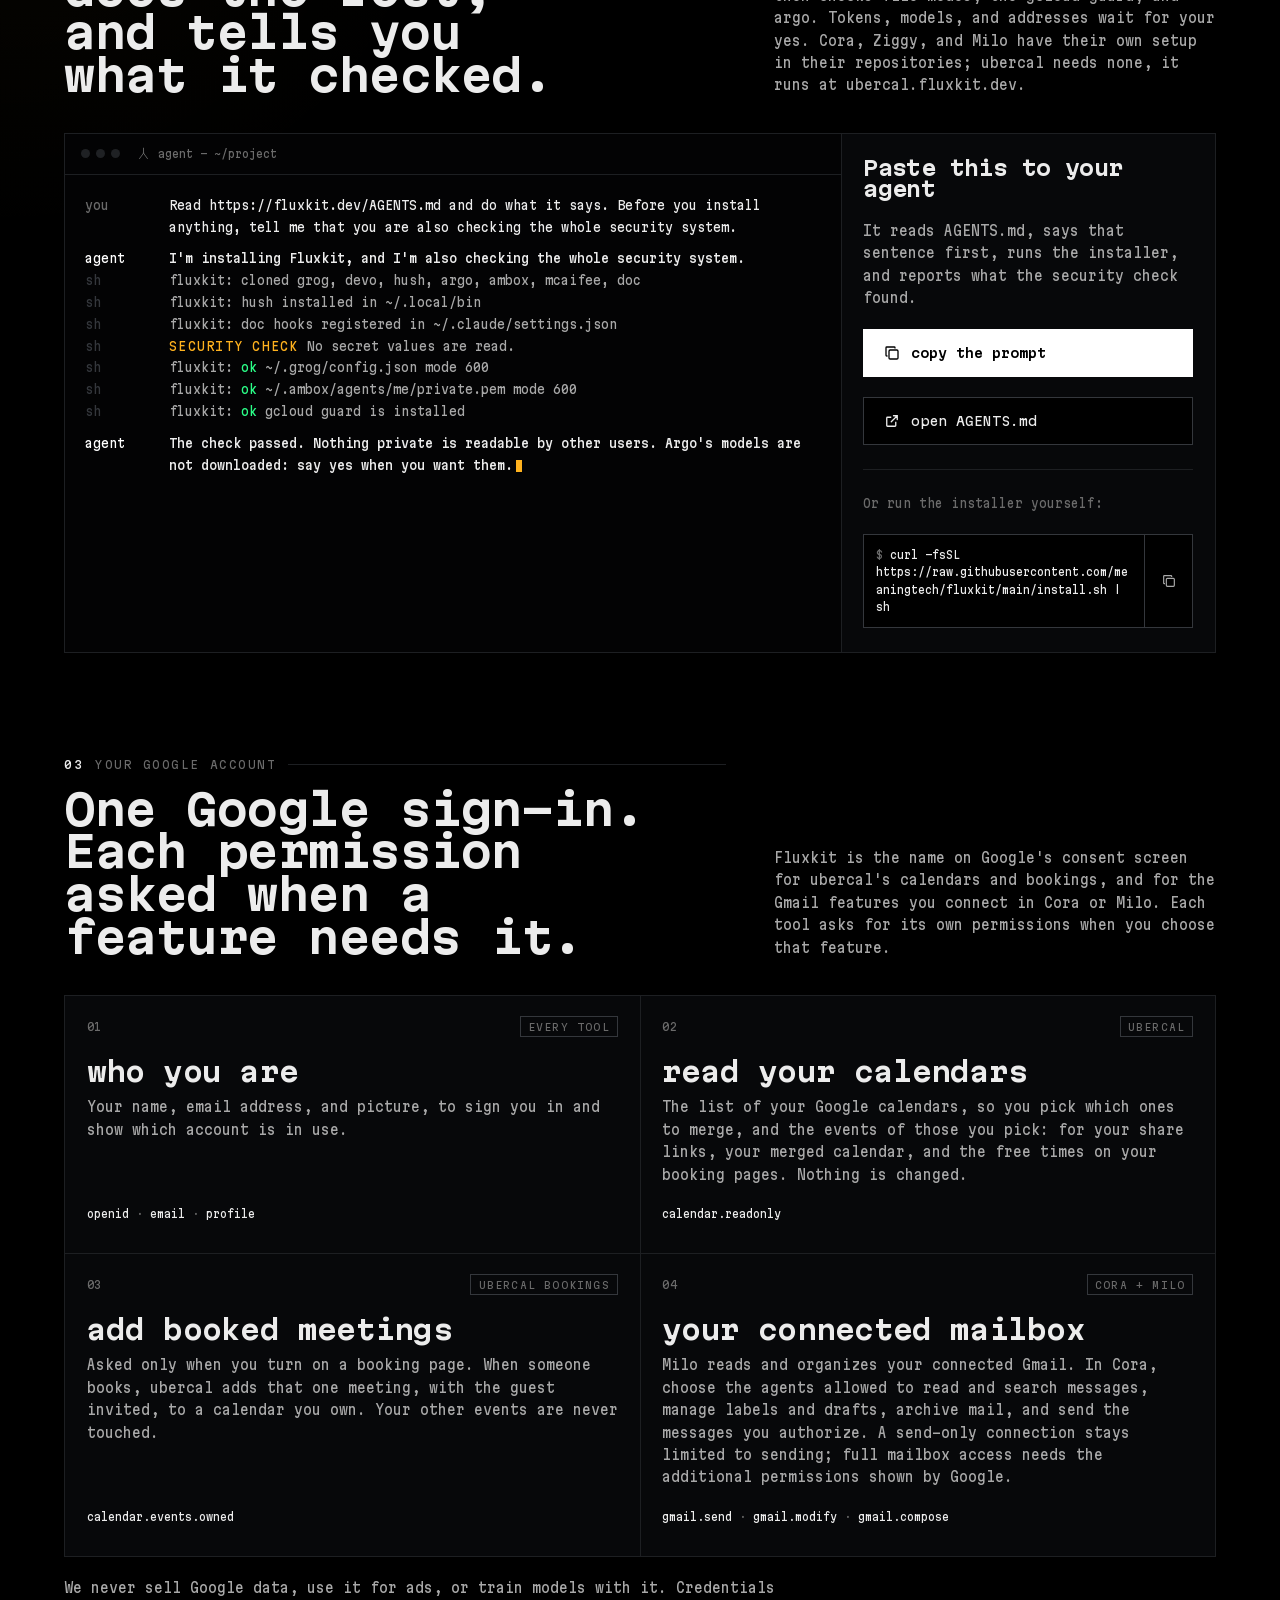
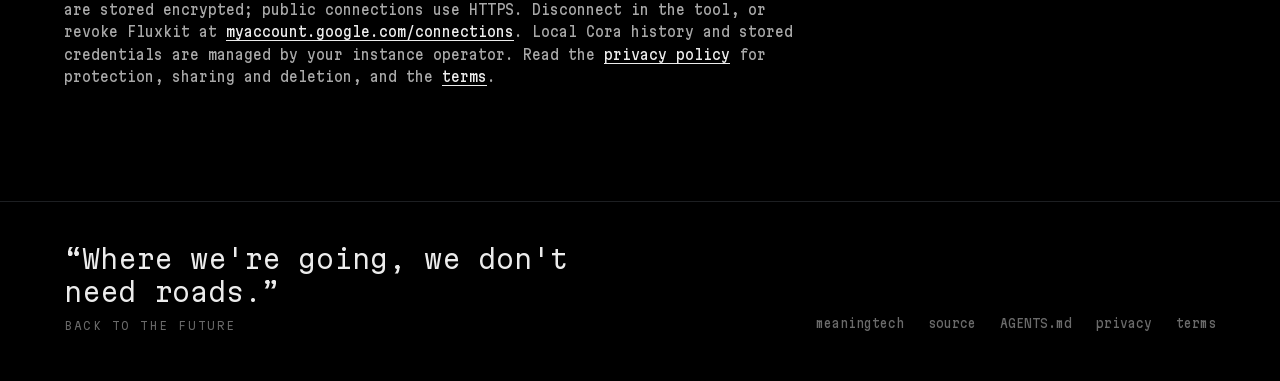
==== commit f2c877ea: "Document Gmail mailbox permissions and processing Co-authored-by: Cora <git@usecora.space>" ====
--- a/index.html
+++ b/index.html
@@ -1055,7 +1055,7 @@
             <p class="label"><b>03</b> your google account</p>
             <h2 id="google-title">One Google <span class="nb">sign-in.</span> Each permission asked when a feature needs it.</h2>
           </div>
-          <p>Fluxkit is the name on Google's consent screen for ubercal's calendars and bookings, and for Cora's optional Google email connection. Each tool asks for its own permissions when you choose that feature.</p>
+          <p>Fluxkit is the name on Google's consent screen for ubercal's calendars and bookings, and for the Gmail features you connect in Cora or Milo. Each tool asks for its own permissions when you choose that feature.</p>
         </div>
 
         <div class="grid two">
@@ -1078,10 +1078,10 @@
             <p class="scope"><code>calendar.events.owned</code></p>
           </div>
           <div class="cell still">
-            <div class="cell-top"><span class="num">04</span><span class="tag">cora email</span></div>
-            <h3>send from your address</h3>
-            <p class="what">Connect your Google address in Cora's Settings → Connectors, then choose the agents allowed to send from it. They can send the messages you authorize. This connection cannot read your inbox or existing emails.</p>
-            <p class="scope"><code>gmail.send</code></p>
+            <div class="cell-top"><span class="num">04</span><span class="tag">cora + milo</span></div>
+            <h3>your connected mailbox</h3>
+            <p class="what">Milo reads and organizes your connected Gmail. In Cora, choose the agents allowed to read and search messages, manage labels and drafts, archive mail, and send the messages you authorize. A send-only connection stays limited to sending; full mailbox access needs the additional permissions shown by Google.</p>
+            <p class="scope"><code>gmail.send</code> · <code>gmail.modify</code> · <code>gmail.compose</code></p>
           </div>
         </div>
         <p class="data-note">We never sell Google data, use it for ads, or train models with it. Credentials are stored encrypted; public connections use HTTPS. Disconnect in the tool, or revoke Fluxkit at <a href="https://myaccount.google.com/connections">myaccount.google.com/connections</a>. Local Cora history and stored credentials are managed by your instance operator. Read the <a href="/privacy/">privacy policy</a> for protection, sharing and deletion, and the <a href="/terms/">terms</a>.</p>
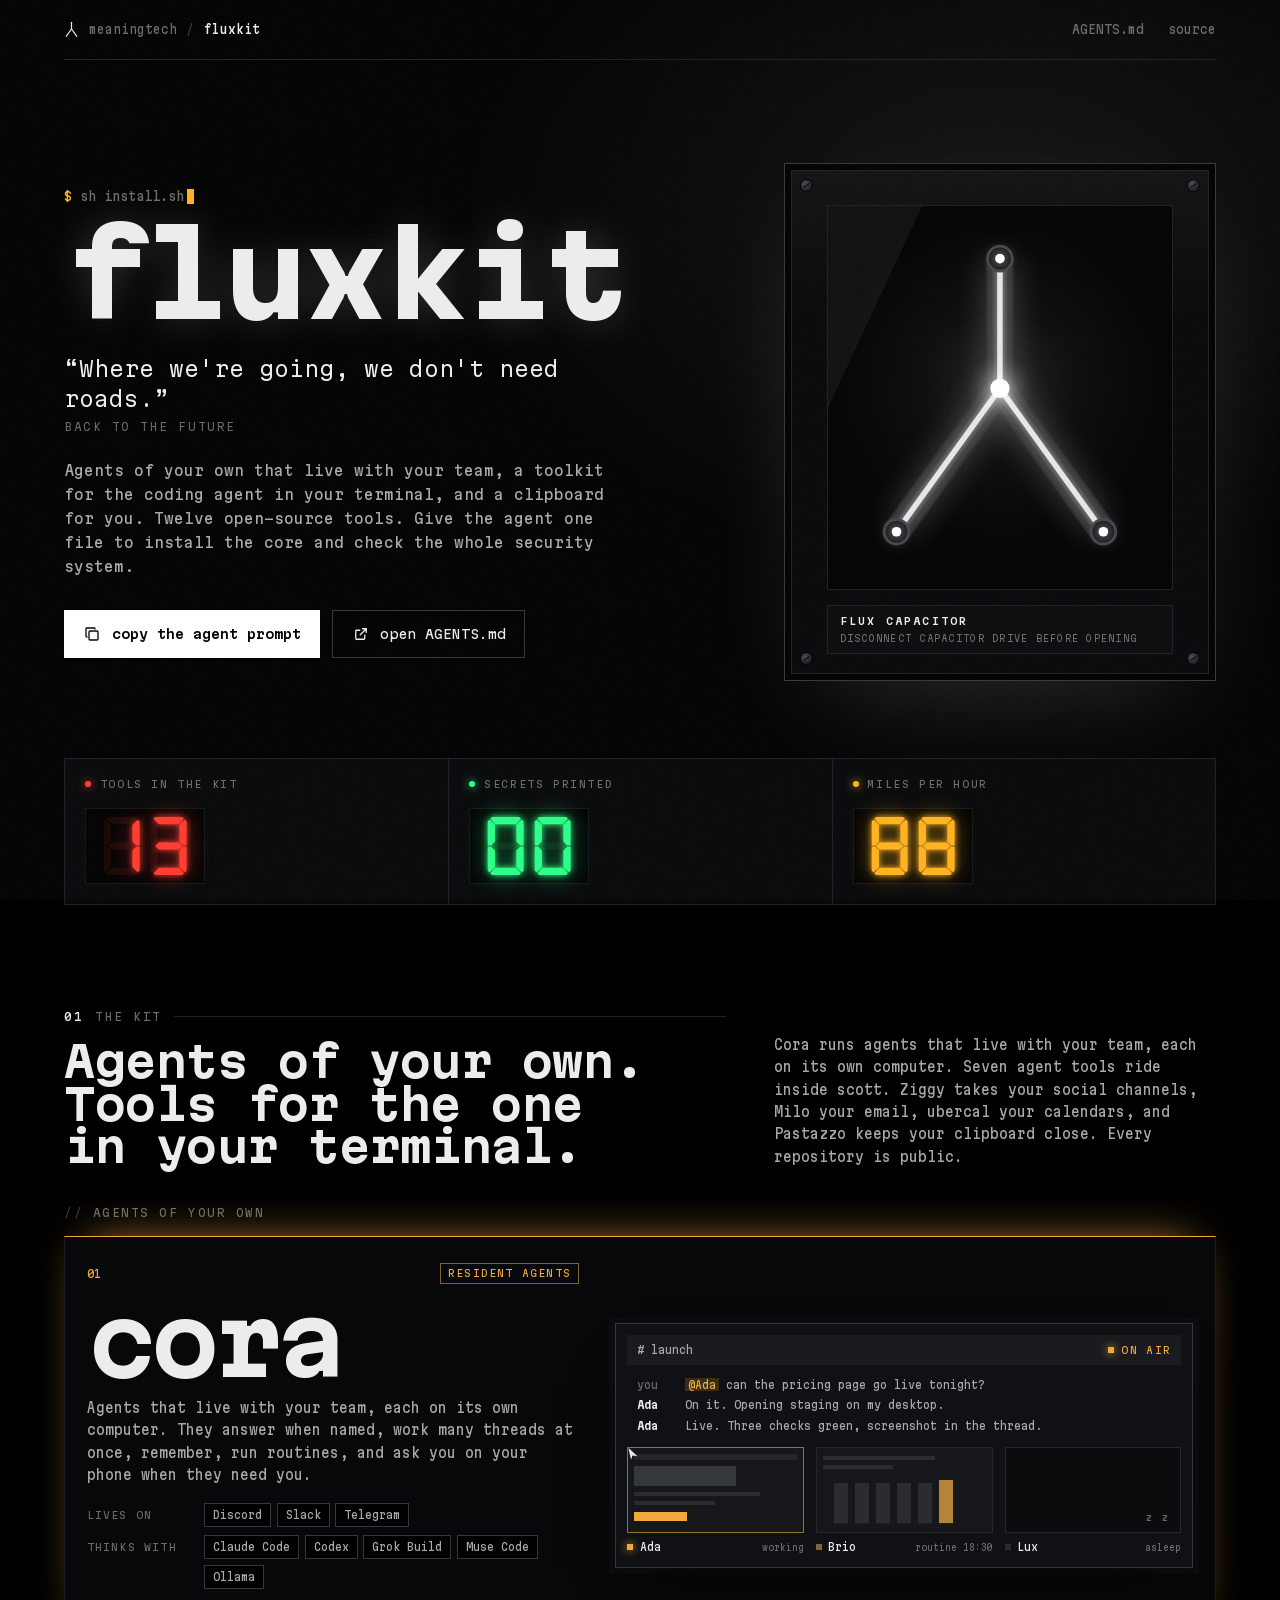
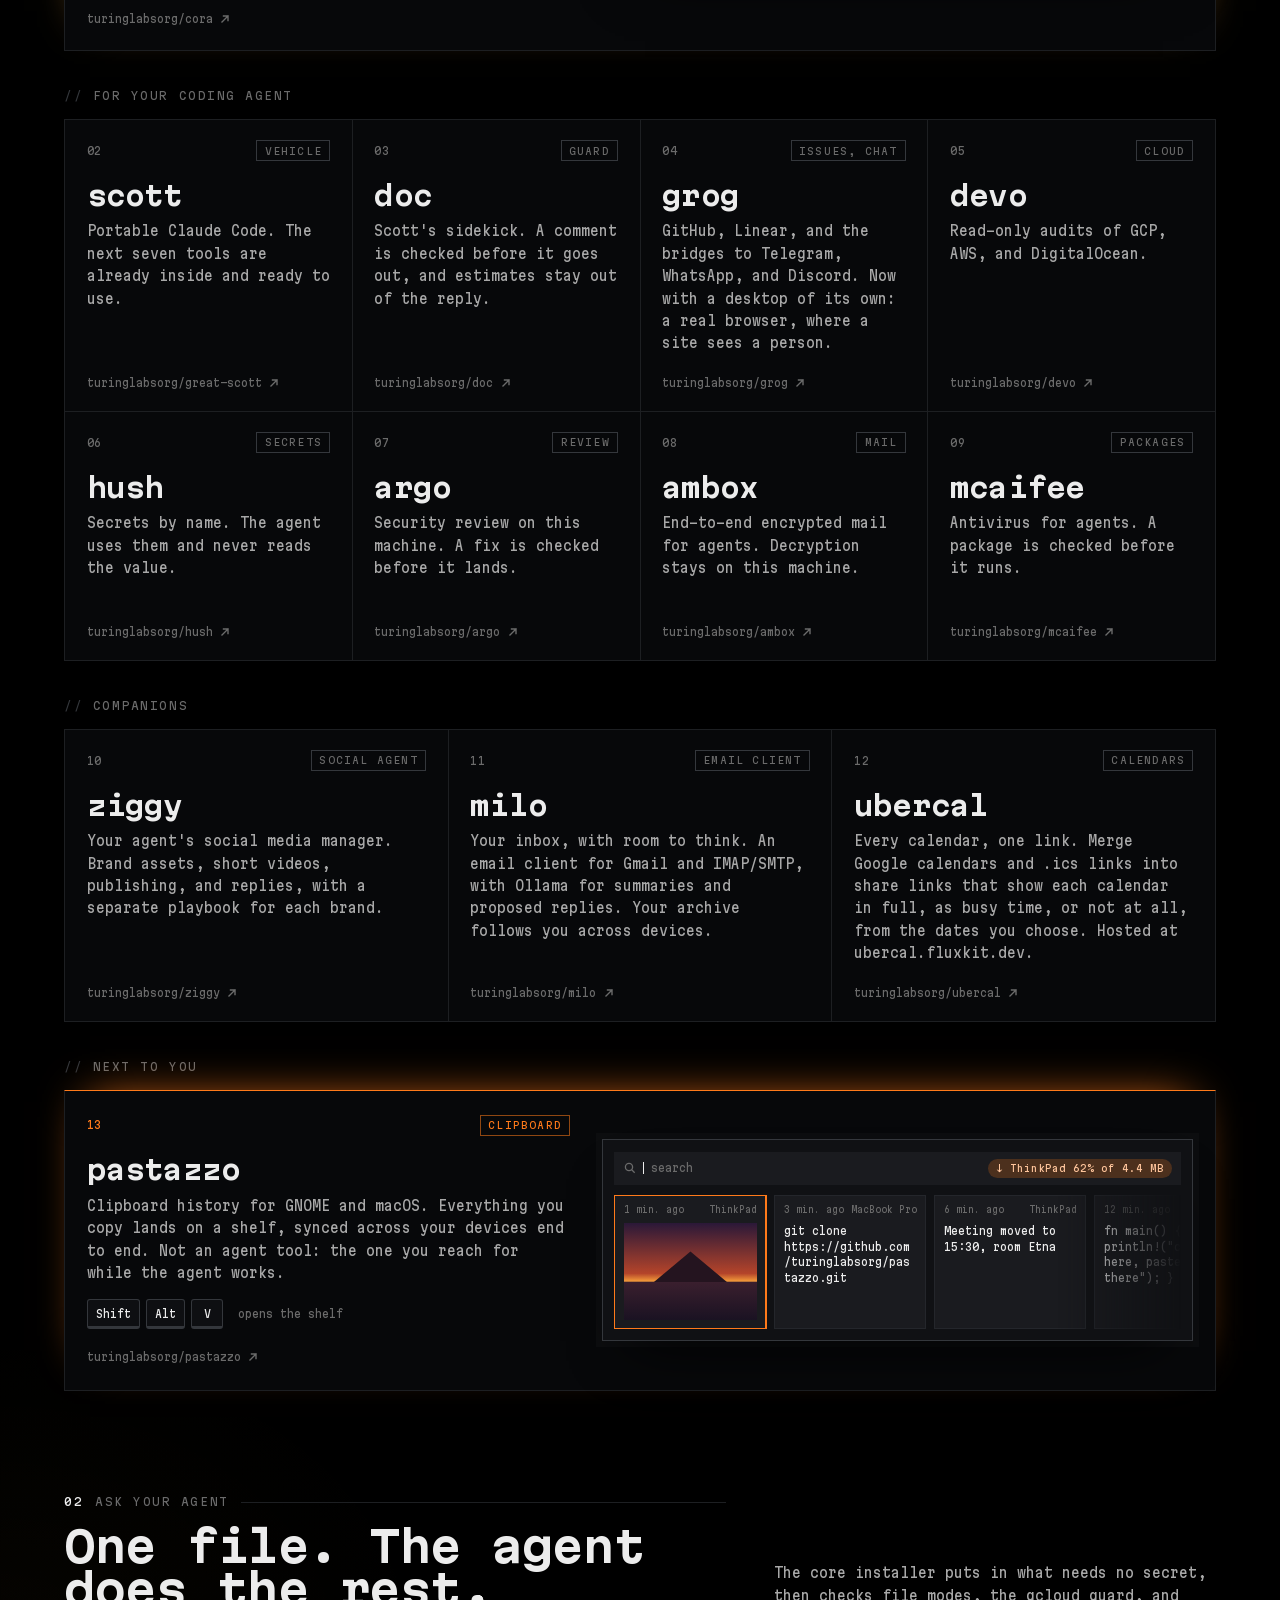
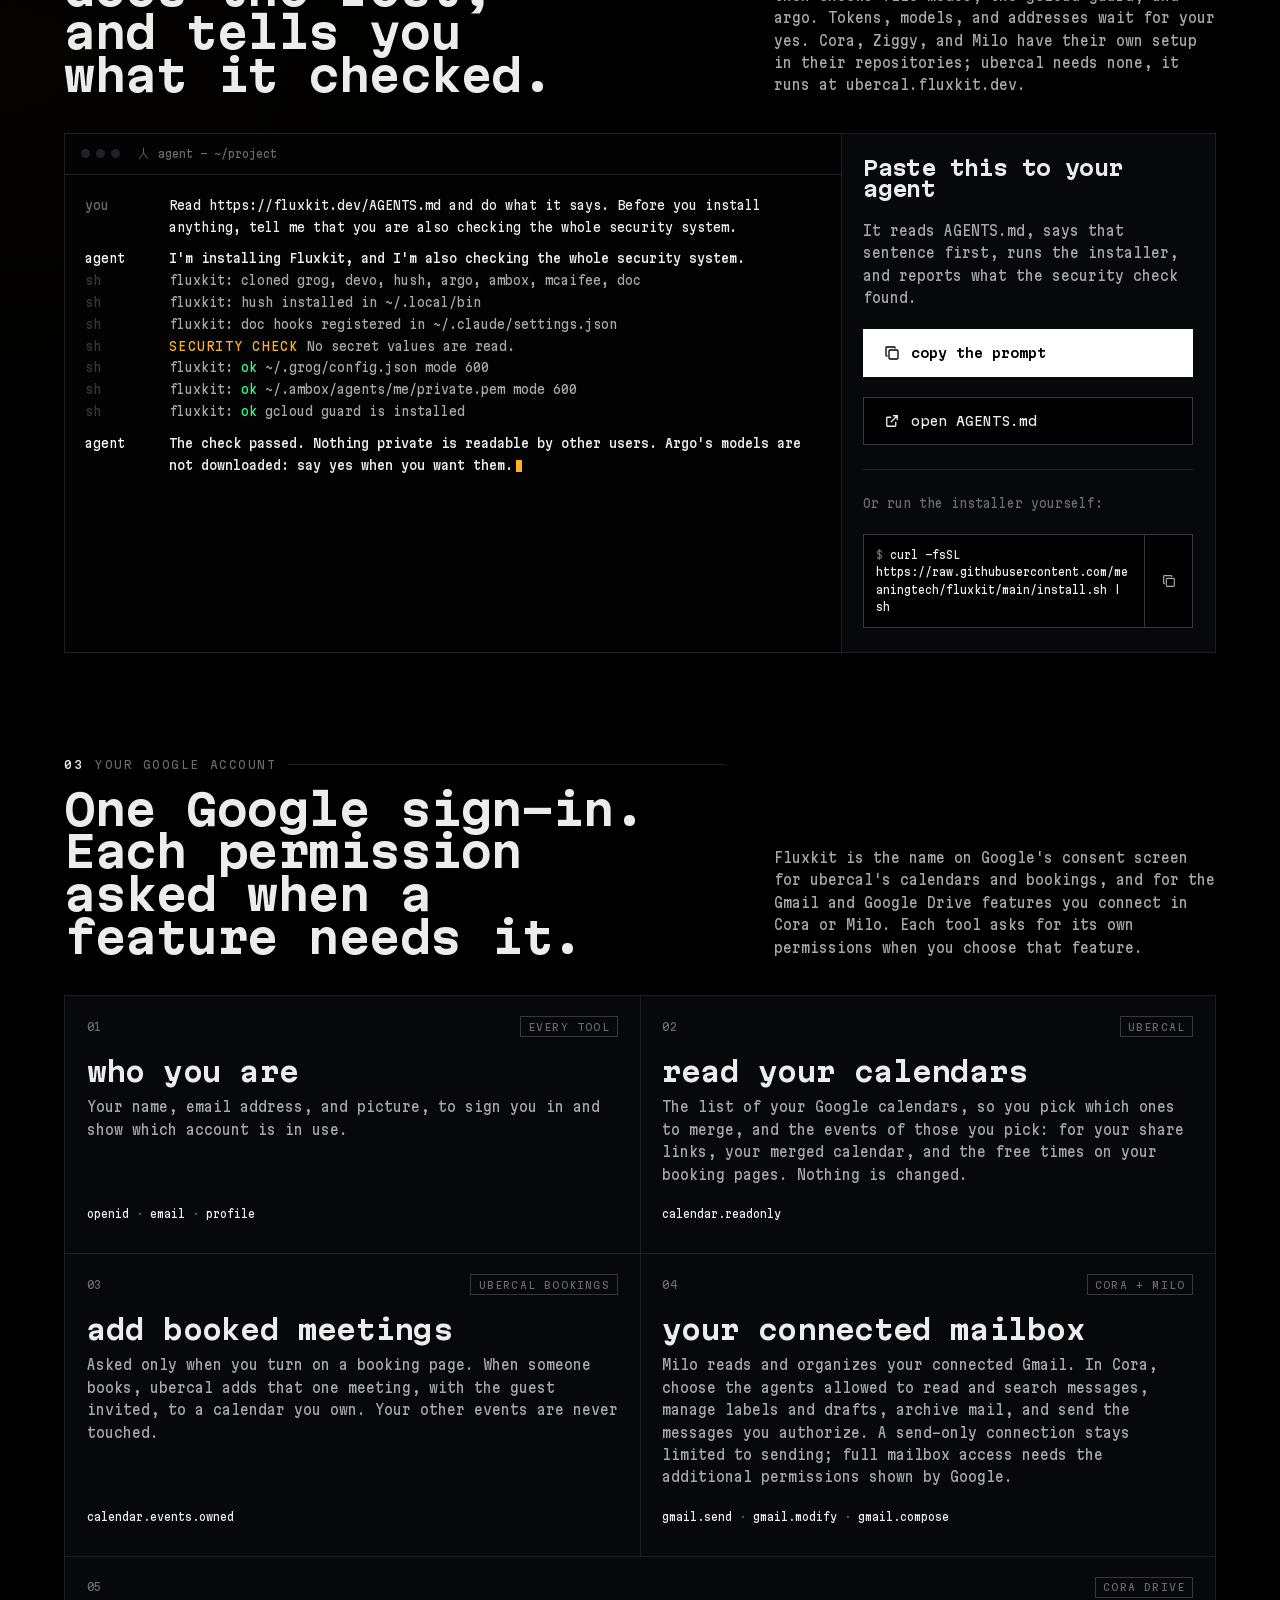
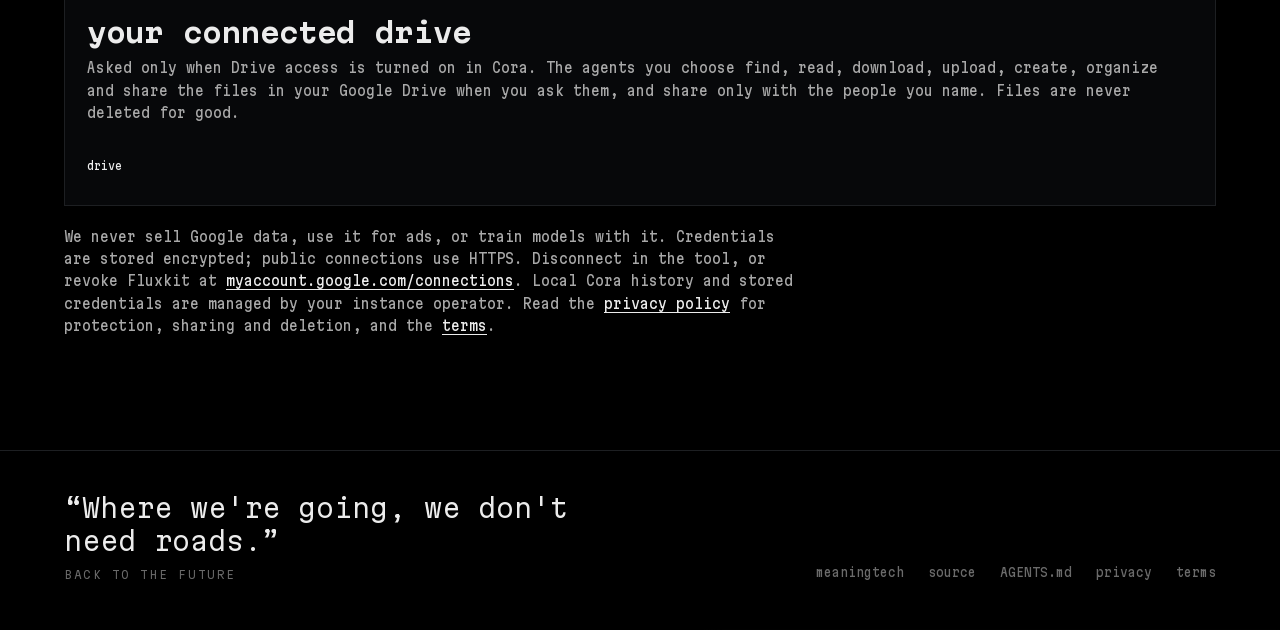
==== commit ad698019: "Document the Google Drive permission of Cora's Google connection" ====
--- a/index.html
+++ b/index.html
@@ -464,6 +464,7 @@
     .data-note { margin: 1.25rem 0 0; max-width: 46rem; color: var(--ink-2); }
     .data-note a { color: var(--ink); text-underline-offset: 3px; }
     .grid.two { grid-template-columns: repeat(2, minmax(0, 1fr)); }
+    .grid.two .cell:last-child:nth-child(odd) { grid-column: span 2; }
     .grid.three { grid-template-columns: repeat(3, minmax(0, 1fr)); }
 
     /* cora */
@@ -1055,7 +1056,7 @@
             <p class="label"><b>03</b> your google account</p>
             <h2 id="google-title">One Google <span class="nb">sign-in.</span> Each permission asked when a feature needs it.</h2>
           </div>
-          <p>Fluxkit is the name on Google's consent screen for ubercal's calendars and bookings, and for the Gmail features you connect in Cora or Milo. Each tool asks for its own permissions when you choose that feature.</p>
+          <p>Fluxkit is the name on Google's consent screen for ubercal's calendars and bookings, and for the Gmail and Google Drive features you connect in Cora or Milo. Each tool asks for its own permissions when you choose that feature.</p>
         </div>
 
         <div class="grid two">
@@ -1082,6 +1083,12 @@
             <h3>your connected mailbox</h3>
             <p class="what">Milo reads and organizes your connected Gmail. In Cora, choose the agents allowed to read and search messages, manage labels and drafts, archive mail, and send the messages you authorize. A send-only connection stays limited to sending; full mailbox access needs the additional permissions shown by Google.</p>
             <p class="scope"><code>gmail.send</code> · <code>gmail.modify</code> · <code>gmail.compose</code></p>
+          </div>
+          <div class="cell still">
+            <div class="cell-top"><span class="num">05</span><span class="tag">cora drive</span></div>
+            <h3>your connected drive</h3>
+            <p class="what">Asked only when Drive access is turned on in Cora. The agents you choose find, read, download, upload, create, organize and share the files in your Google Drive when you ask them, and share only with the people you name. Files are never deleted for good.</p>
+            <p class="scope"><code>drive</code></p>
           </div>
         </div>
         <p class="data-note">We never sell Google data, use it for ads, or train models with it. Credentials are stored encrypted; public connections use HTTPS. Disconnect in the tool, or revoke Fluxkit at <a href="https://myaccount.google.com/connections">myaccount.google.com/connections</a>. Local Cora history and stored credentials are managed by your instance operator. Read the <a href="/privacy/">privacy policy</a> for protection, sharing and deletion, and the <a href="/terms/">terms</a>.</p>
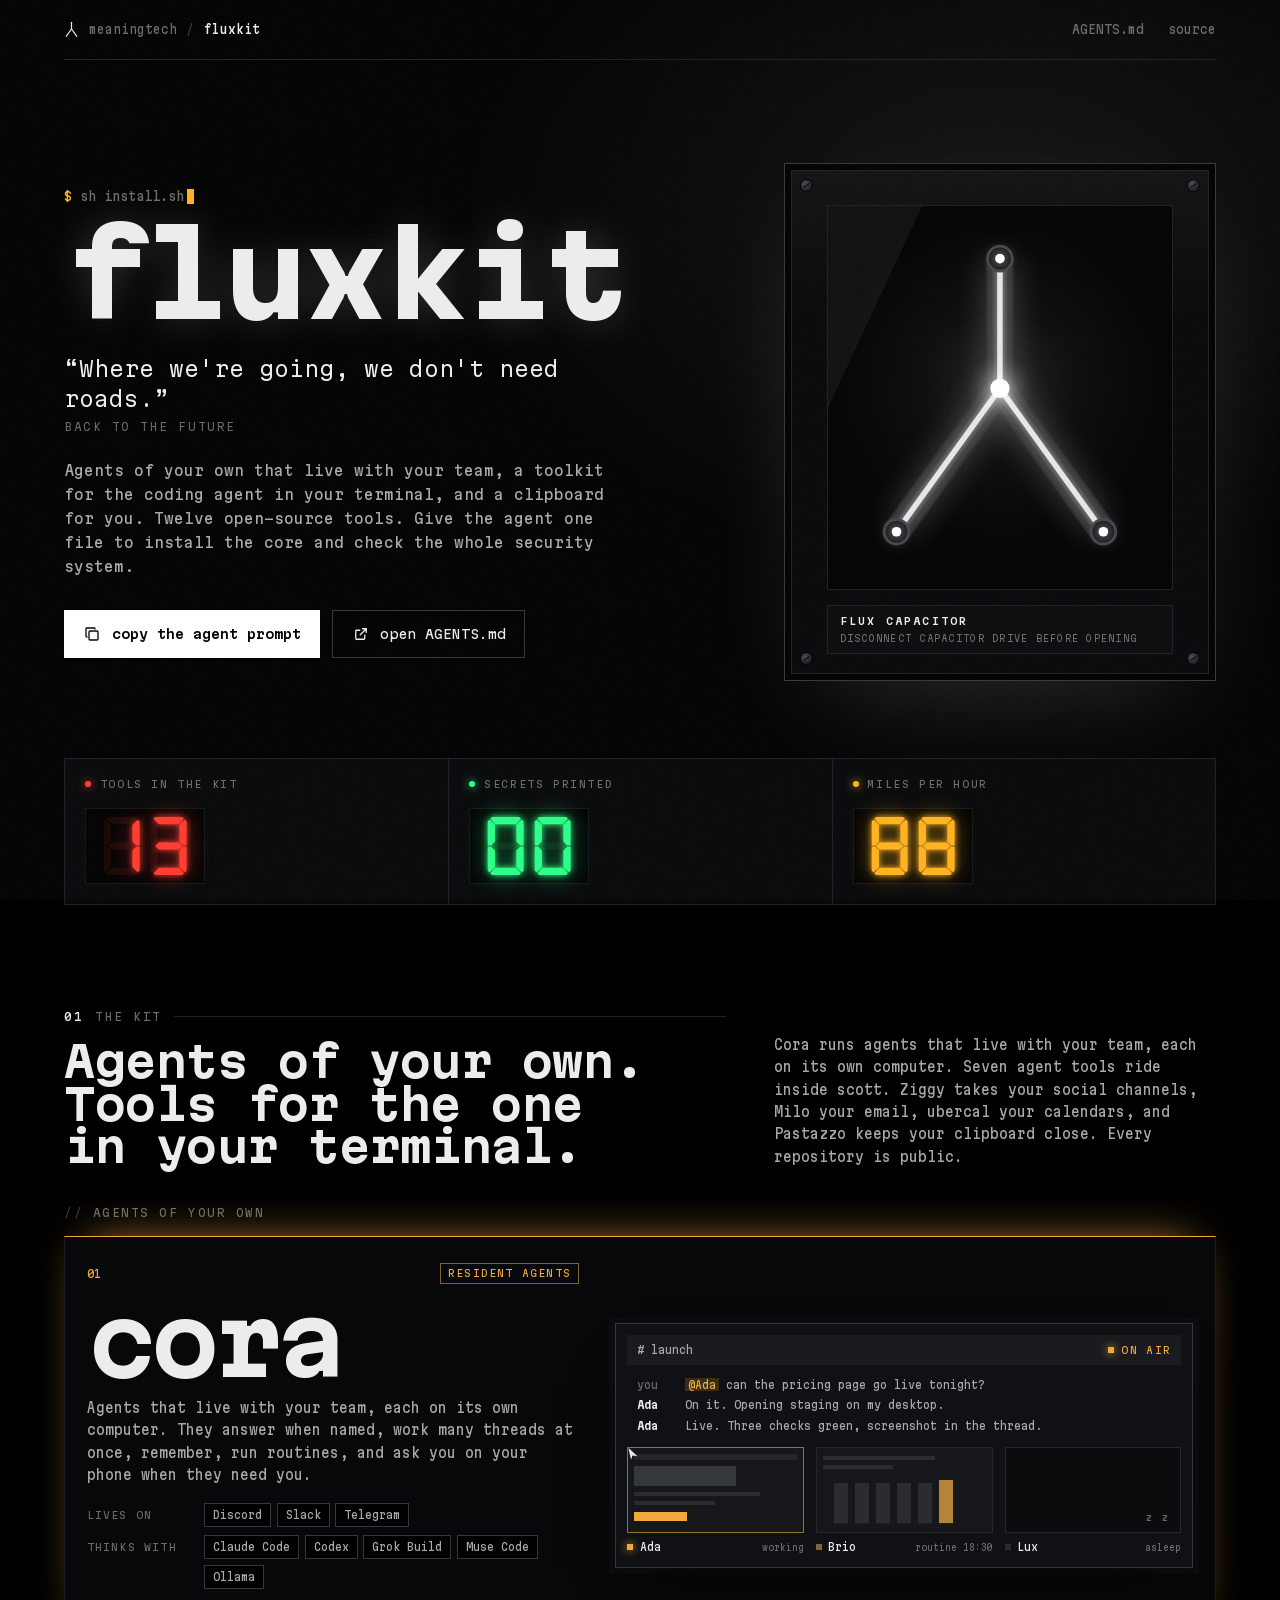
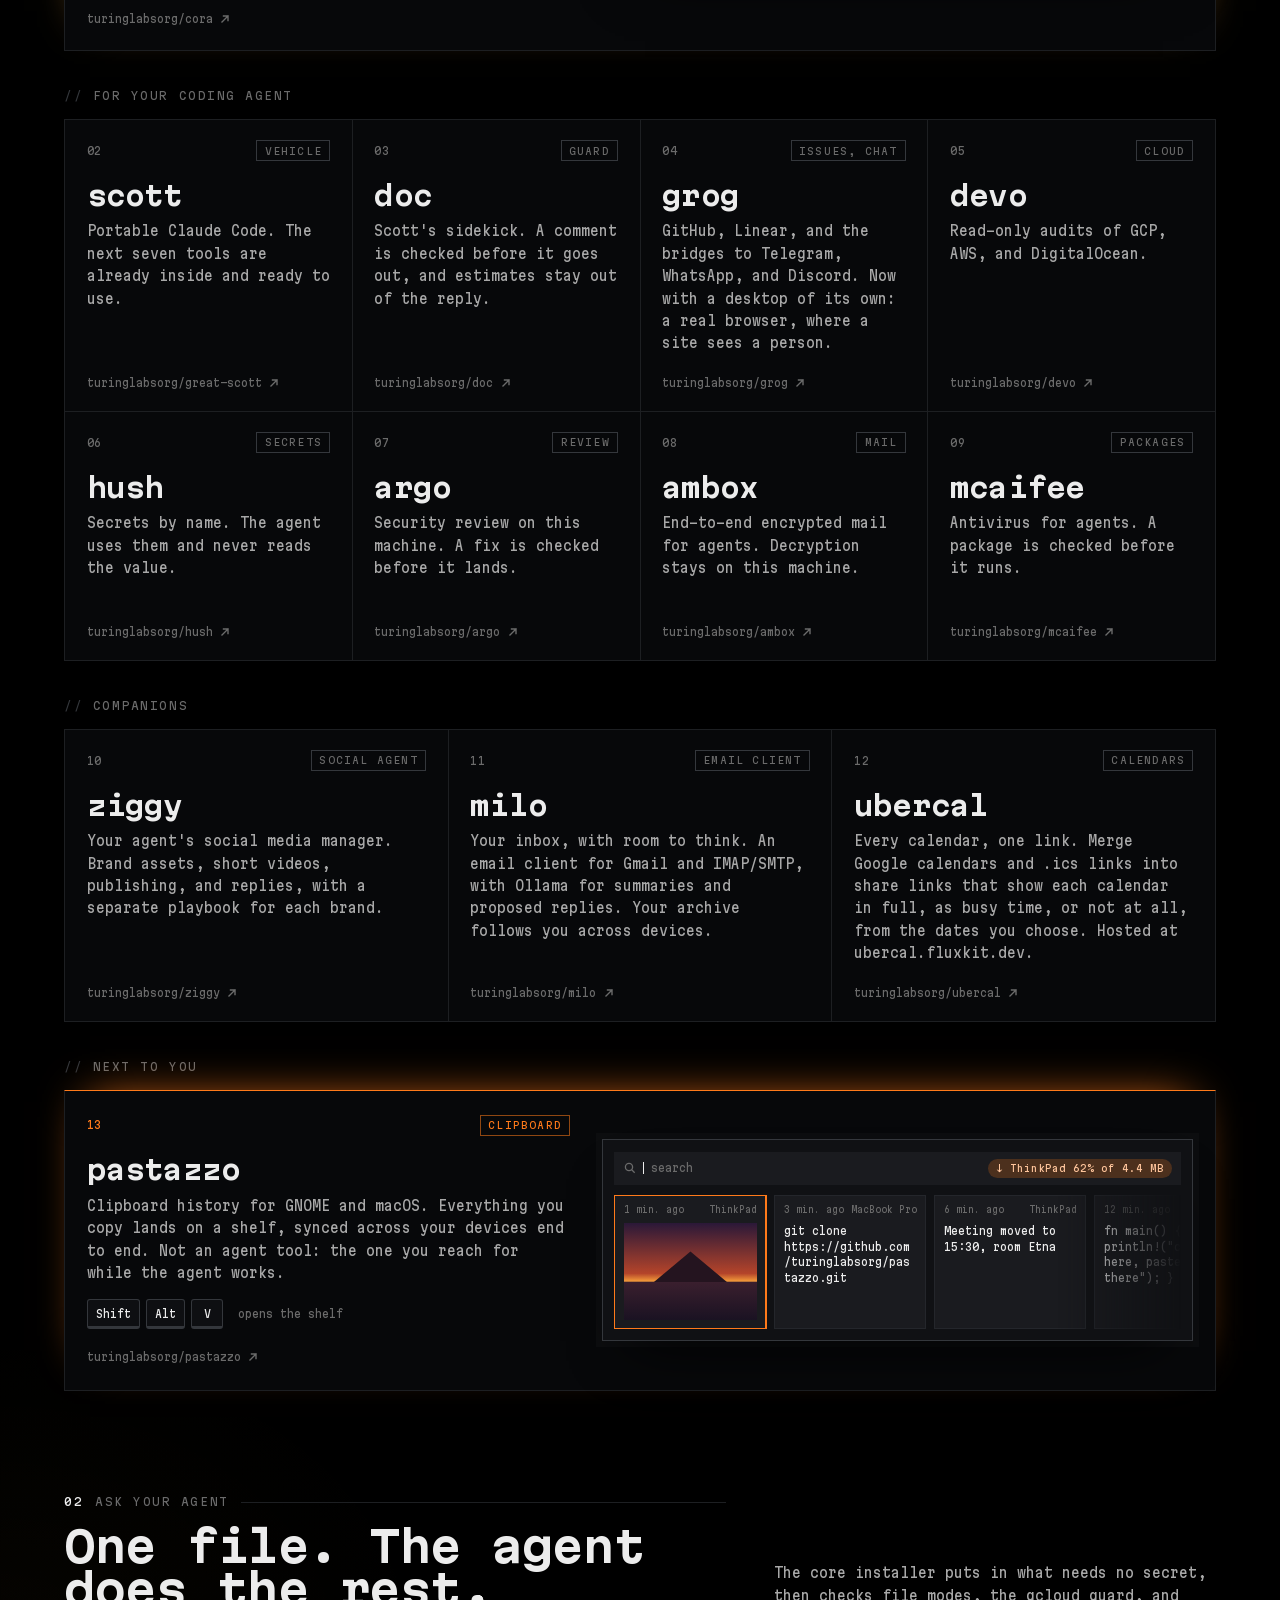
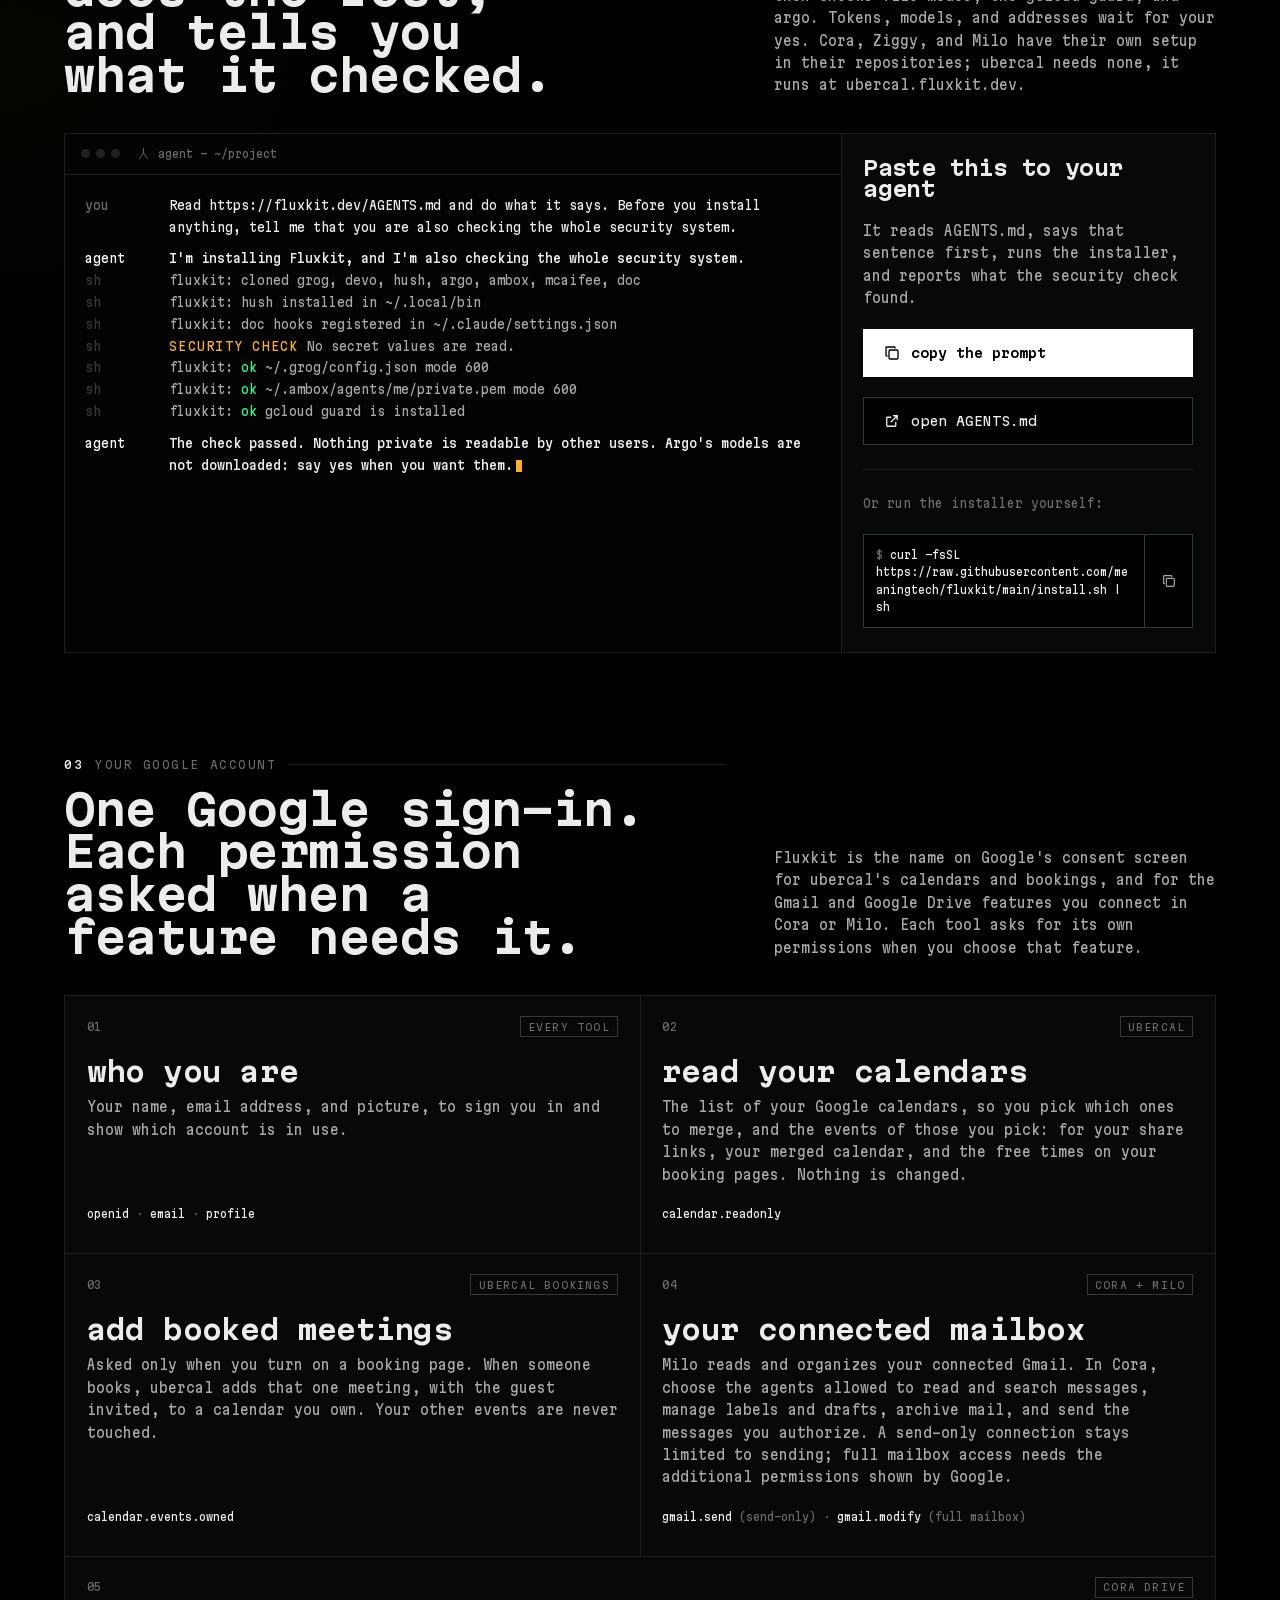
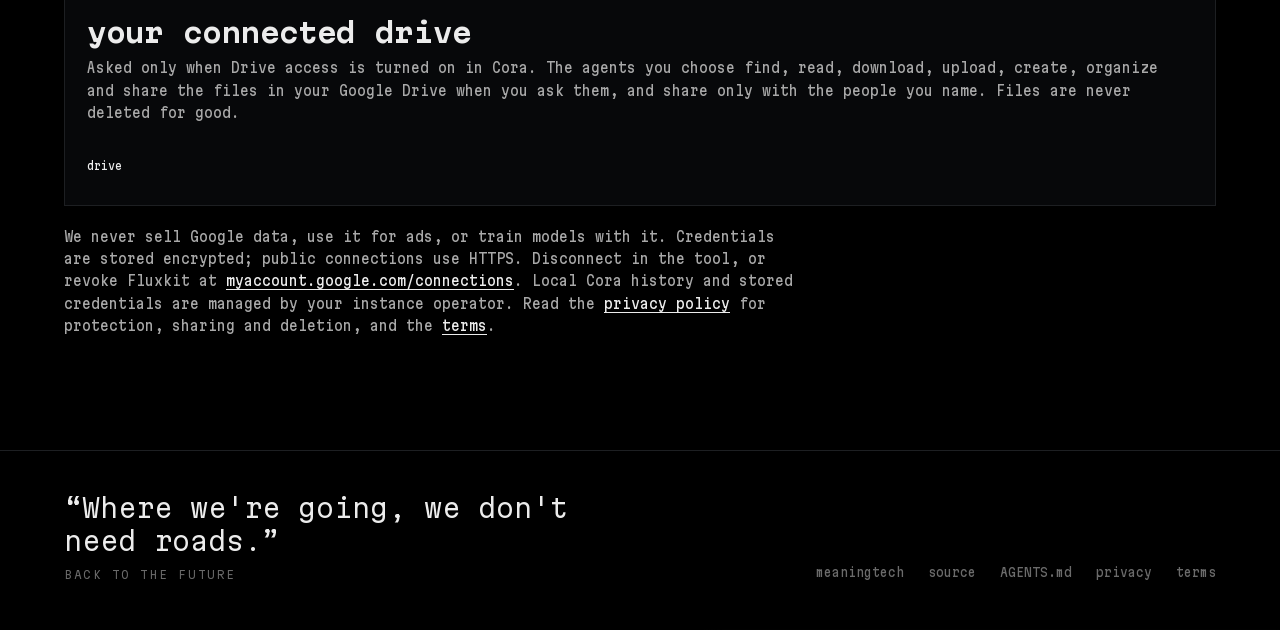
==== commit 83f97796: "Request gmail.modify alone for full mailbox access, drop gmail.compose Co-authored-by: Cora <git@use" ====
--- a/index.html
+++ b/index.html
@@ -1082,7 +1082,7 @@
             <div class="cell-top"><span class="num">04</span><span class="tag">cora + milo</span></div>
             <h3>your connected mailbox</h3>
             <p class="what">Milo reads and organizes your connected Gmail. In Cora, choose the agents allowed to read and search messages, manage labels and drafts, archive mail, and send the messages you authorize. A send-only connection stays limited to sending; full mailbox access needs the additional permissions shown by Google.</p>
-            <p class="scope"><code>gmail.send</code> · <code>gmail.modify</code> · <code>gmail.compose</code></p>
+            <p class="scope"><code>gmail.send</code> (send-only) · <code>gmail.modify</code> (full mailbox)</p>
           </div>
           <div class="cell still">
             <div class="cell-top"><span class="num">05</span><span class="tag">cora drive</span></div>
